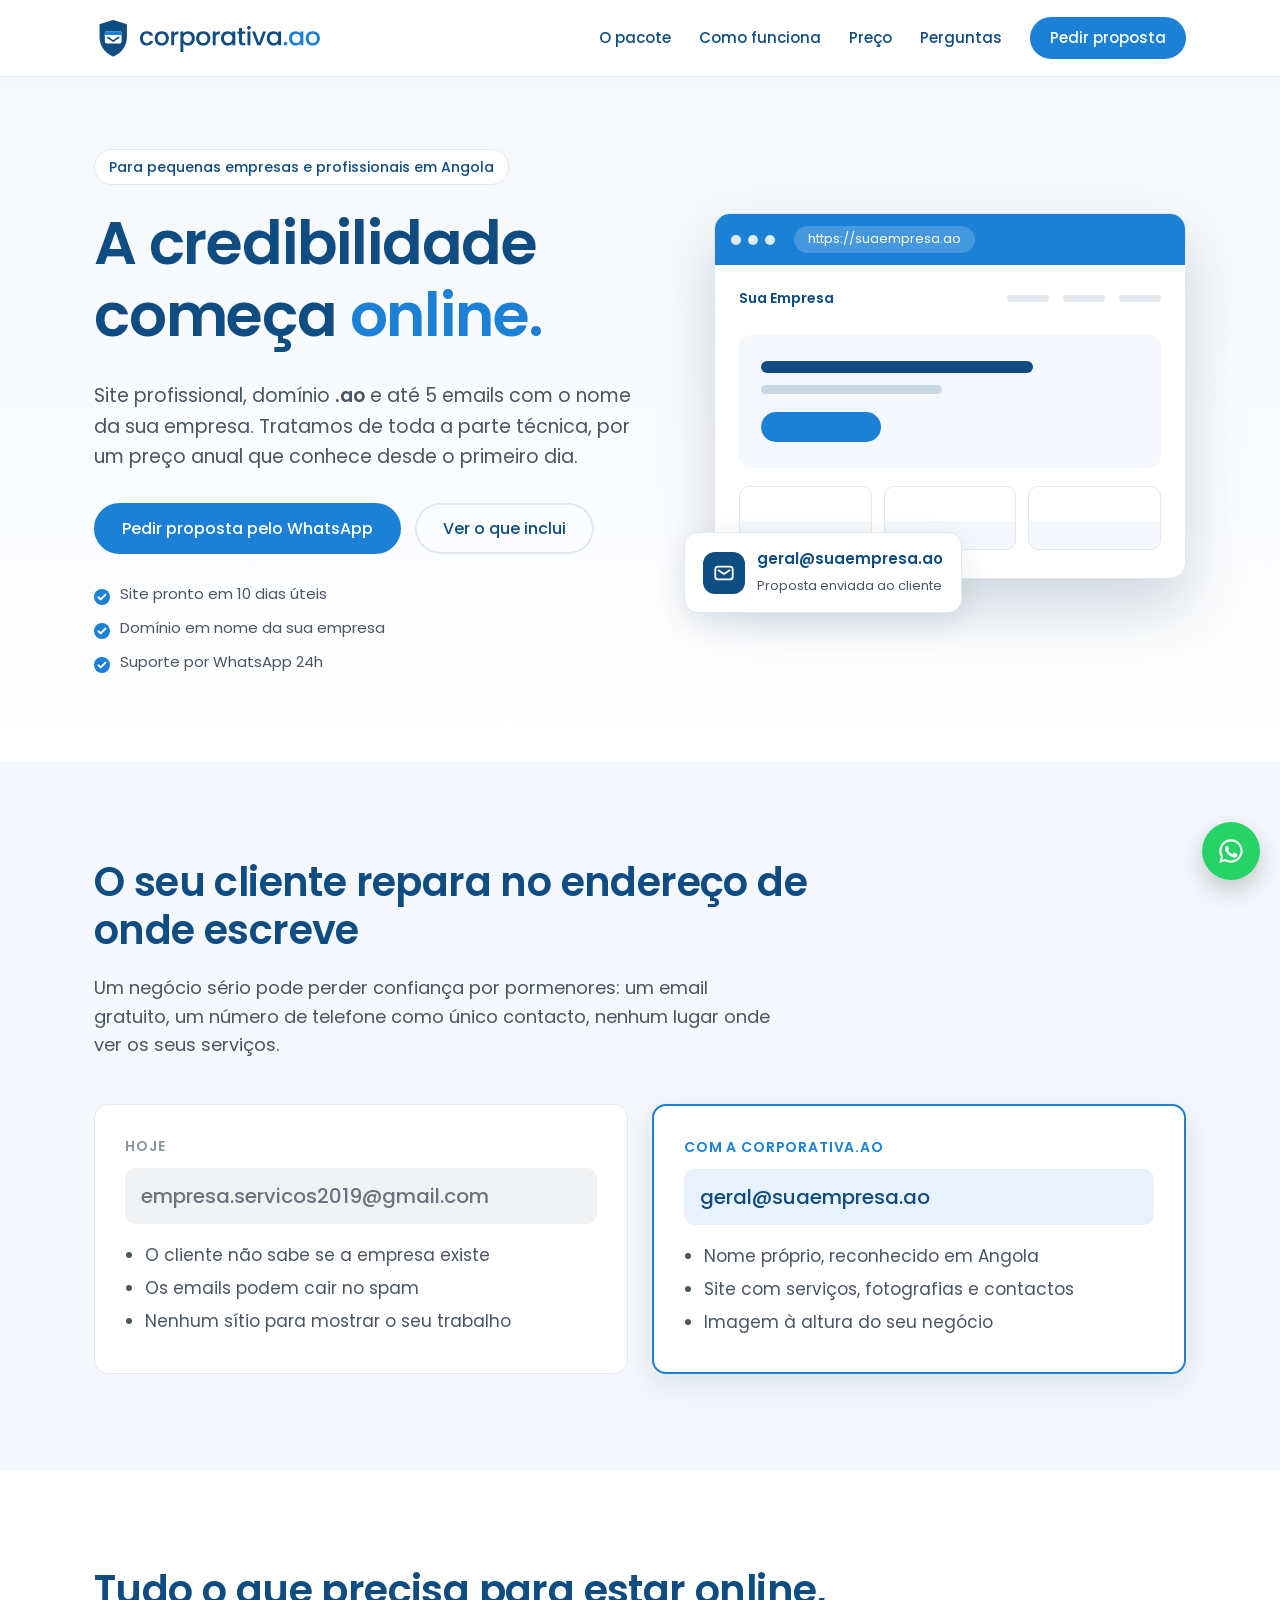
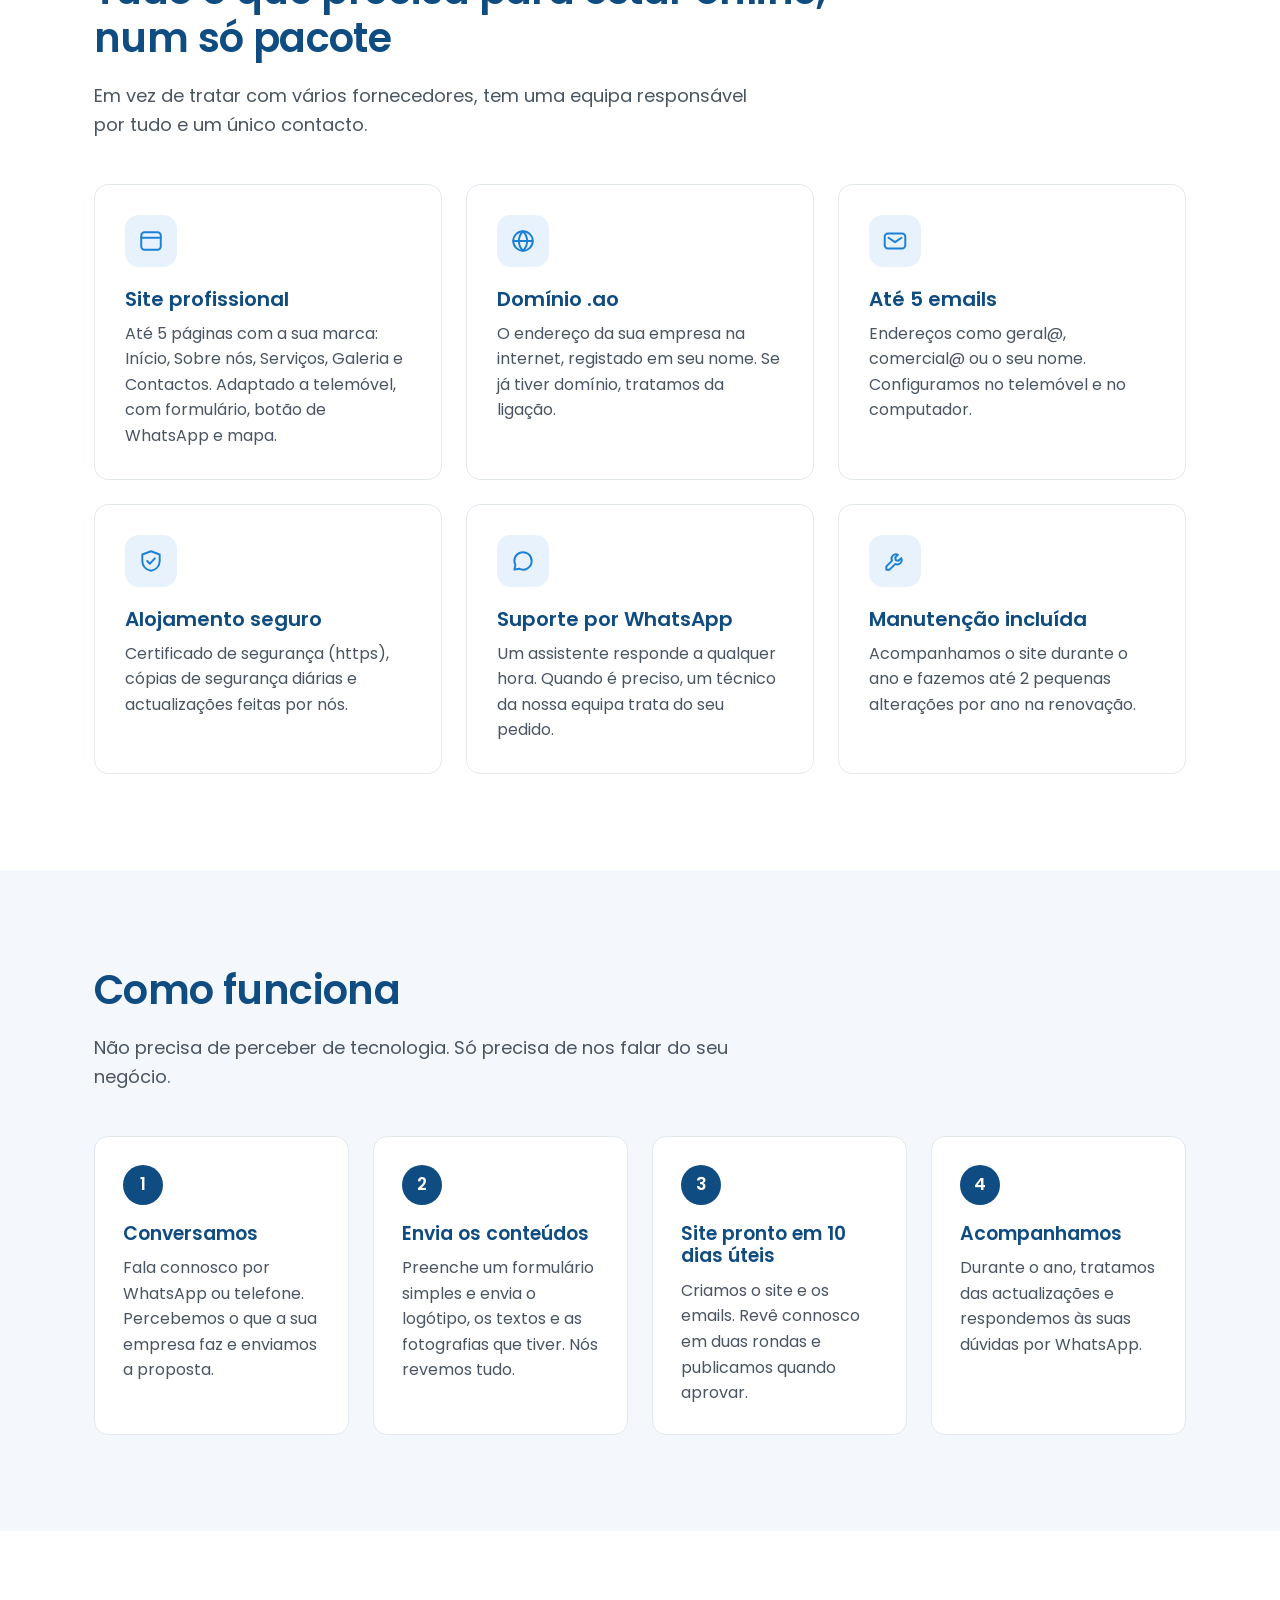
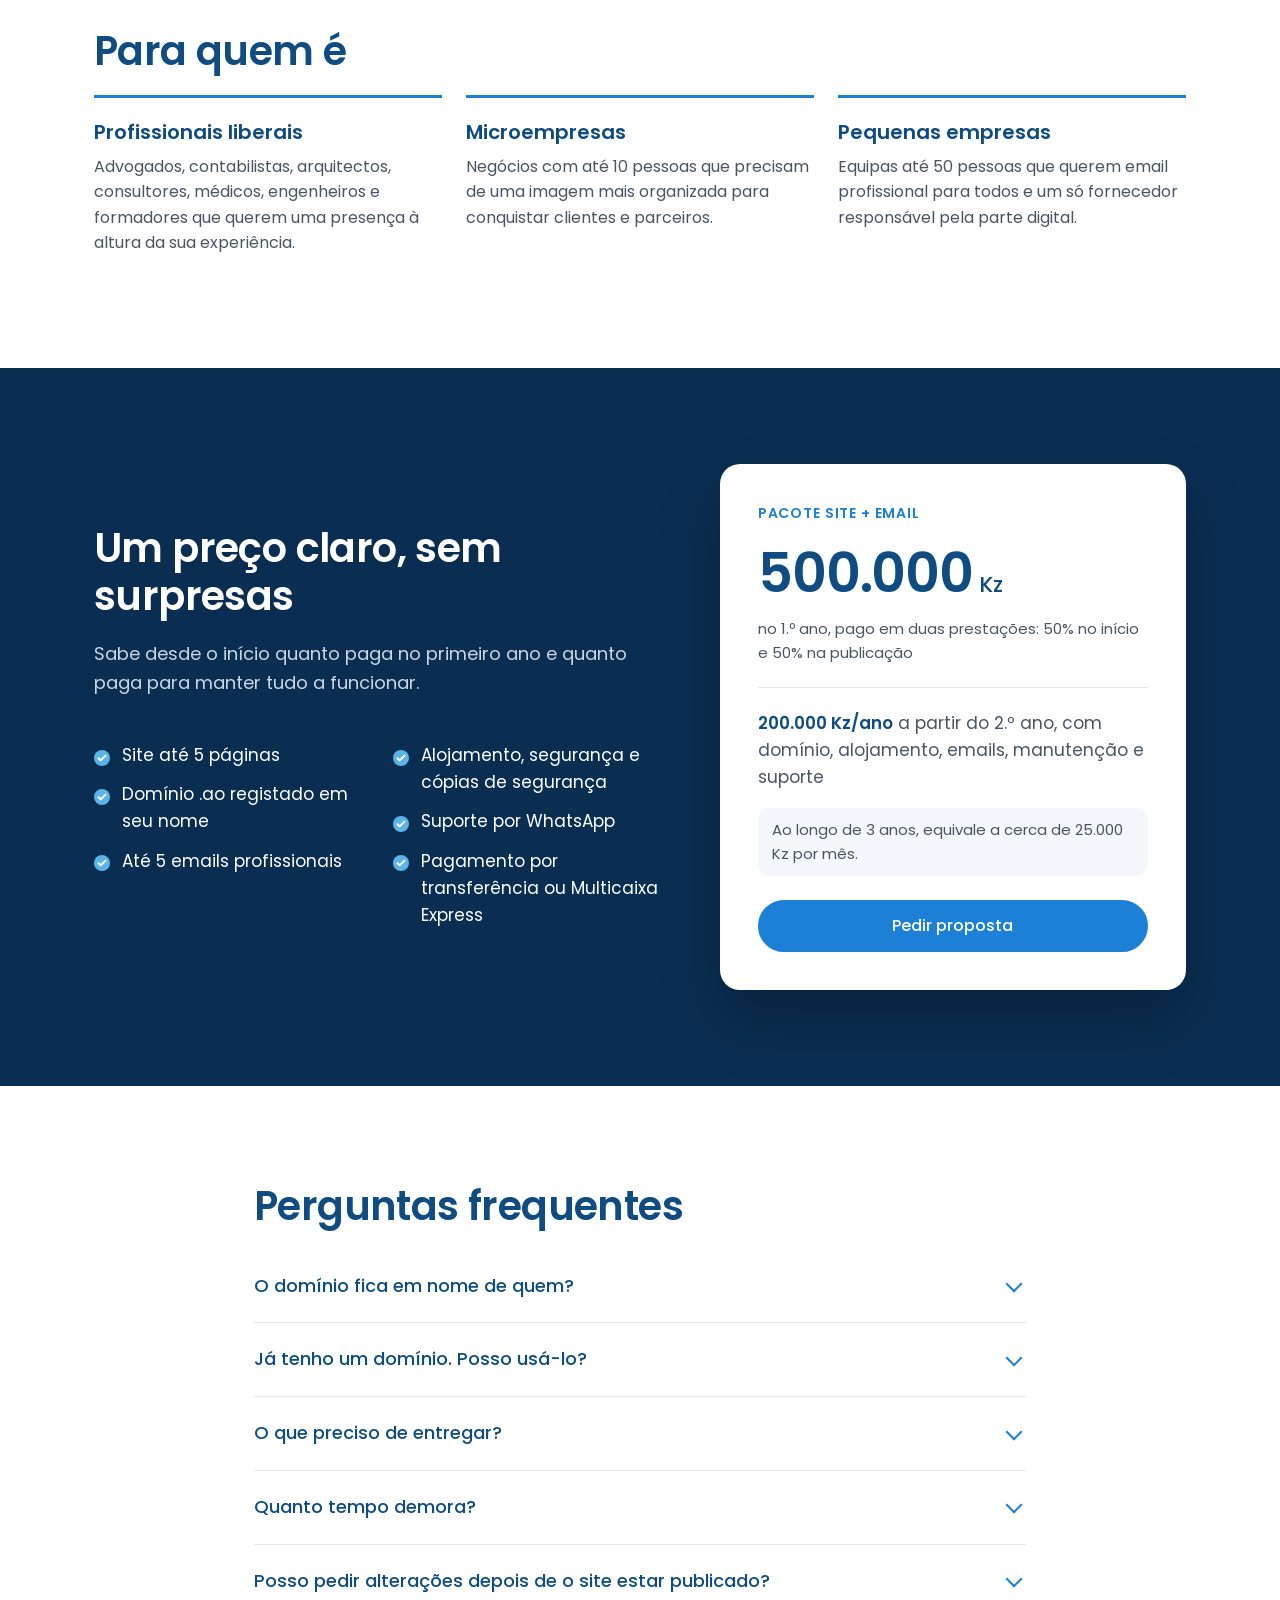
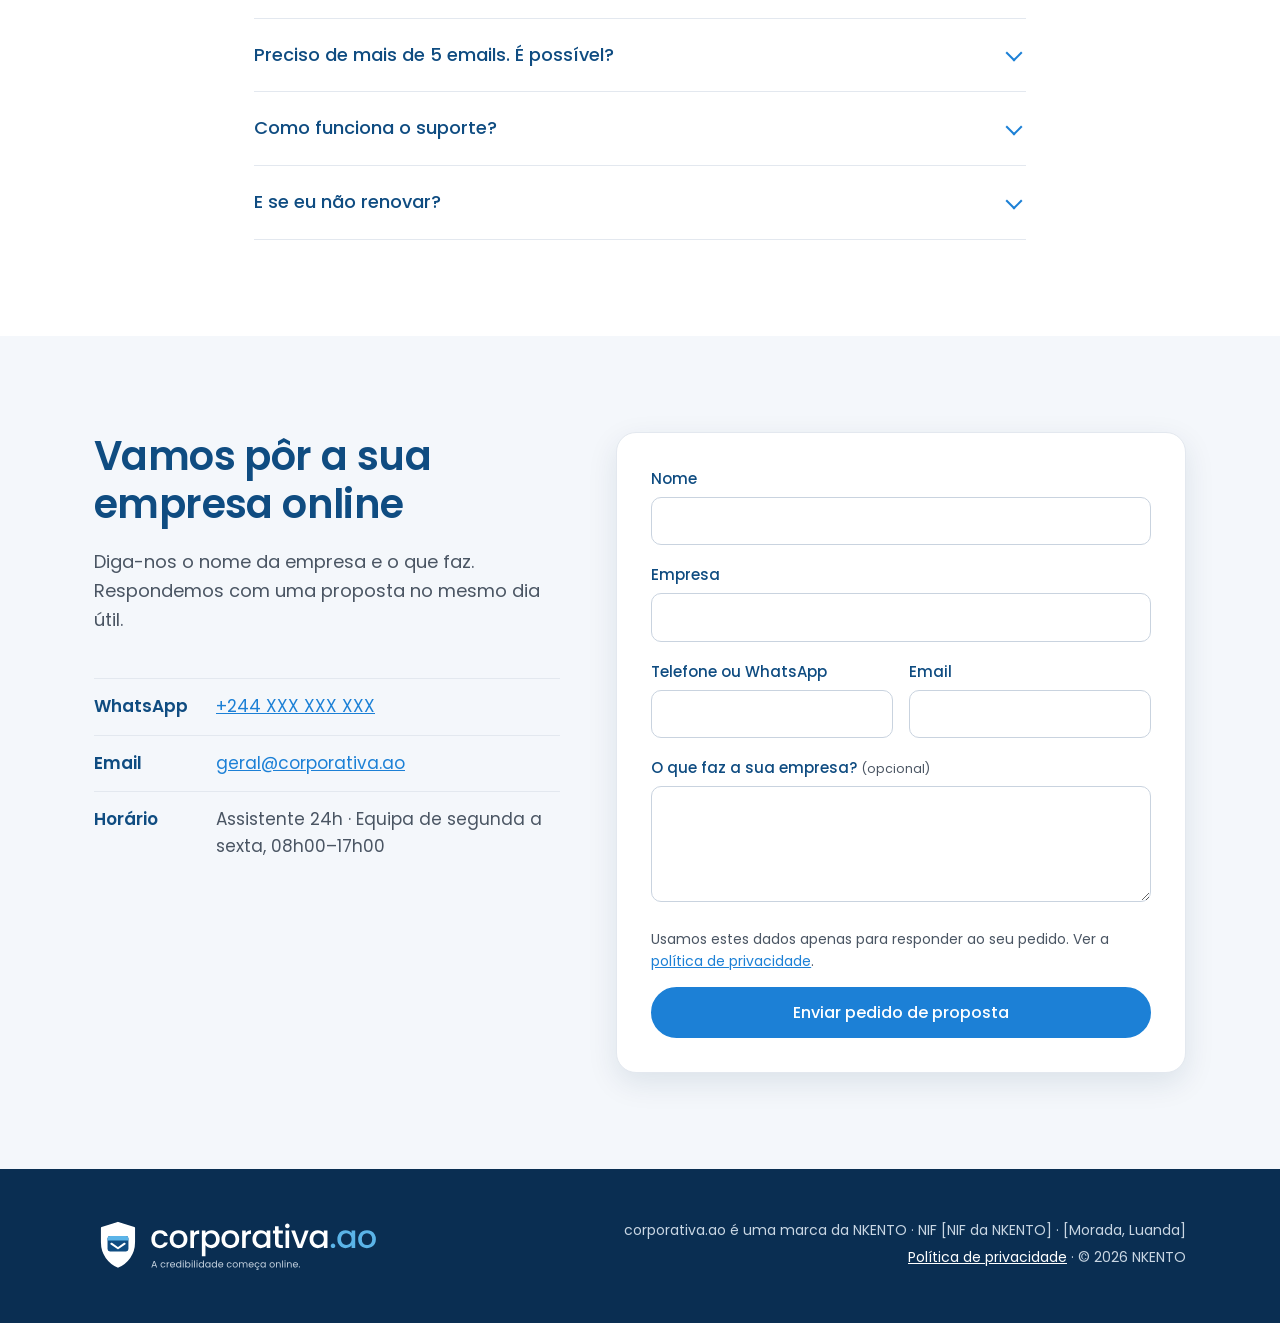
==== index.html @ f04cb266 "Primeira versão do site corporativa.ao" ====
<!doctype html>
<html lang="pt-AO">
<head>
<meta charset="utf-8">
<meta name="viewport" content="width=device-width, initial-scale=1">
<title>corporativa.ao · Site e email profissional para a sua empresa</title>
<meta name="description" content="Site profissional, domínio .ao e até 5 emails com o nome da sua empresa. Tratamos de tudo por um preço anual conhecido desde o início. Suporte por WhatsApp.">
<meta property="og:title" content="corporativa.ao · A credibilidade começa online.">
<meta property="og:description" content="Site, domínio .ao e email profissional para pequenas empresas em Angola, com suporte por WhatsApp.">
<meta property="og:type" content="website">
<meta property="og:locale" content="pt_AO">
<meta name="theme-color" content="#0F4C81">
<link rel="icon" href="favicon.svg" type="image/svg+xml">
<link rel="stylesheet" href="estilo.css">
</head>
<body>

<a class="saltar" href="#conteudo">Saltar para o conteúdo</a>

<header class="topo" id="topo">
  <div class="contentor topo-linha">
    <a href="#topo" class="marca" aria-label="corporativa.ao, início"><img src="logo.svg" alt="corporativa.ao" width="230" height="47"></a>
    <button class="menu-botao" aria-expanded="false" aria-controls="menu" aria-label="Abrir menu">
      <span></span><span></span><span></span>
    </button>
    <nav id="menu" class="menu" aria-label="Principal">
      <a href="#pacote">O pacote</a>
      <a href="#como-funciona">Como funciona</a>
      <a href="#precos">Preço</a>
      <a href="#perguntas">Perguntas</a>
      <a href="#contacto" class="botao botao-pequeno">Pedir proposta</a>
    </nav>
  </div>
</header>

<main id="conteudo">

<!-- Hero -->
<section class="hero">
  <div class="contentor hero-grelha">
    <div class="hero-texto">
      <p class="etiqueta">Para pequenas empresas e profissionais em Angola</p>
      <h1>A credibilidade começa <span class="destaque">online.</span></h1>
      <p class="hero-sub">Site profissional, domínio <b>.ao</b> e até 5 emails com o nome da sua empresa. Tratamos de toda a parte técnica, por um preço anual que conhece desde o primeiro dia.</p>
      <div class="hero-accoes">
        <a class="botao" href="https://wa.me/244XXXXXXXXX?text=Ol%C3%A1%2C%20quero%20uma%20proposta%20para%20o%20site%20e%20email%20da%20minha%20empresa." target="_blank" rel="noopener">Pedir proposta pelo WhatsApp</a>
        <a class="botao botao-secundario" href="#pacote">Ver o que inclui</a>
      </div>
      <ul class="hero-provas">
        <li>Site pronto em 10 dias úteis</li>
        <li>Domínio em nome da sua empresa</li>
        <li>Suporte por WhatsApp 24h</li>
      </ul>
    </div>

    <div class="hero-visual" aria-hidden="true">
      <div class="navegador">
        <div class="navegador-barra"><i></i><i></i><i></i><span>https://suaempresa.ao</span></div>
        <div class="navegador-corpo">
          <div class="maq-nav"><b>Sua Empresa</b><span></span><span></span><span></span></div>
          <div class="maq-hero">
            <div class="maq-linha l1"></div>
            <div class="maq-linha l2"></div>
            <div class="maq-botao"></div>
          </div>
          <div class="maq-cartoes"><div></div><div></div><div></div></div>
        </div>
      </div>
      <div class="cartao-email">
        <div class="cartao-email-icone">
          <svg viewBox="0 0 24 24" width="22" height="22"><rect x="2.5" y="5" width="19" height="14" rx="3" fill="none" stroke="currentColor" stroke-width="2"/><path d="M6 9l6 4 6-4" fill="none" stroke="currentColor" stroke-width="2" stroke-linecap="round" stroke-linejoin="round"/></svg>
        </div>
        <div>
          <b>geral@suaempresa.ao</b>
          <small>Proposta enviada ao cliente</small>
        </div>
      </div>
    </div>
  </div>
</section>

<!-- Problema -->
<section class="seccao seccao-clara">
  <div class="contentor">
    <h2 class="titulo-seccao">O seu cliente repara no endereço de onde escreve</h2>
    <p class="intro-seccao">Um negócio sério pode perder confiança por pormenores: um email gratuito, um número de telefone como único contacto, nenhum lugar onde ver os seus serviços.</p>
    <div class="comparacao">
      <div class="comparacao-cartao antes">
        <p class="comparacao-rotulo">Hoje</p>
        <p class="endereco">empresa.servicos2019@gmail.com</p>
        <ul>
          <li>O cliente não sabe se a empresa existe</li>
          <li>Os emails podem cair no spam</li>
          <li>Nenhum sítio para mostrar o seu trabalho</li>
        </ul>
      </div>
      <div class="comparacao-cartao depois">
        <p class="comparacao-rotulo">Com a corporativa.ao</p>
        <p class="endereco">geral@suaempresa.ao</p>
        <ul>
          <li>Nome próprio, reconhecido em Angola</li>
          <li>Site com serviços, fotografias e contactos</li>
          <li>Imagem à altura do seu negócio</li>
        </ul>
      </div>
    </div>
  </div>
</section>

<!-- Pacote -->
<section class="seccao" id="pacote">
  <div class="contentor">
    <h2 class="titulo-seccao">Tudo o que precisa para estar online, num só pacote</h2>
    <p class="intro-seccao">Em vez de tratar com vários fornecedores, tem uma equipa responsável por tudo e um único contacto.</p>
    <div class="grelha-3">
      <article class="cartao">
        <div class="icone"><svg viewBox="0 0 24 24"><rect x="3" y="4" width="18" height="16" rx="3"/><path d="M3 9h18"/></svg></div>
        <h3>Site profissional</h3>
        <p>Até 5 páginas com a sua marca: Início, Sobre nós, Serviços, Galeria e Contactos. Adaptado a telemóvel, com formulário, botão de WhatsApp e mapa.</p>
      </article>
      <article class="cartao">
        <div class="icone"><svg viewBox="0 0 24 24"><circle cx="12" cy="12" r="9"/><path d="M3 12h18M12 3c2.5 2.5 3.8 5.5 3.8 9s-1.3 6.5-3.8 9c-2.5-2.5-3.8-5.5-3.8-9S9.5 5.5 12 3z"/></svg></div>
        <h3>Domínio .ao</h3>
        <p>O endereço da sua empresa na internet, registado em seu nome. Se já tiver domínio, tratamos da ligação.</p>
      </article>
      <article class="cartao">
        <div class="icone"><svg viewBox="0 0 24 24"><rect x="2.5" y="5" width="19" height="14" rx="3"/><path d="M6 9l6 4 6-4"/></svg></div>
        <h3>Até 5 emails</h3>
        <p>Endereços como geral@, comercial@ ou o seu nome. Configuramos no telemóvel e no computador.</p>
      </article>
      <article class="cartao">
        <div class="icone"><svg viewBox="0 0 24 24"><path d="M12 3l8 3v6c0 4.5-3.2 8-8 9-4.8-1-8-4.5-8-9V6z"/><path d="M8.5 12l2.5 2.5 4.5-5"/></svg></div>
        <h3>Alojamento seguro</h3>
        <p>Certificado de segurança (https), cópias de segurança diárias e actualizações feitas por nós.</p>
      </article>
      <article class="cartao">
        <div class="icone"><svg viewBox="0 0 24 24"><path d="M20 12a8 8 0 0 1-11.6 7.1L4 20l1-4.2A8 8 0 1 1 20 12z"/></svg></div>
        <h3>Suporte por WhatsApp</h3>
        <p>Um assistente responde a qualquer hora. Quando é preciso, um técnico da nossa equipa trata do seu pedido.</p>
      </article>
      <article class="cartao">
        <div class="icone"><svg viewBox="0 0 24 24"><path d="M14.7 6.3a4 4 0 0 0-5.4 5.4L4 17v3h3l5.3-5.3a4 4 0 0 0 5.4-5.4l-2.5 2.5-2.5-.5-.5-2.5z"/></svg></div>
        <h3>Manutenção incluída</h3>
        <p>Acompanhamos o site durante o ano e fazemos até 2 pequenas alterações por ano na renovação.</p>
      </article>
    </div>
  </div>
</section>

<!-- Como funciona -->
<section class="seccao seccao-clara" id="como-funciona">
  <div class="contentor">
    <h2 class="titulo-seccao">Como funciona</h2>
    <p class="intro-seccao">Não precisa de perceber de tecnologia. Só precisa de nos falar do seu negócio.</p>
    <ol class="passos">
      <li>
        <span class="passo-numero">1</span>
        <h3>Conversamos</h3>
        <p>Fala connosco por WhatsApp ou telefone. Percebemos o que a sua empresa faz e enviamos a proposta.</p>
      </li>
      <li>
        <span class="passo-numero">2</span>
        <h3>Envia os conteúdos</h3>
        <p>Preenche um formulário simples e envia o logótipo, os textos e as fotografias que tiver. Nós revemos tudo.</p>
      </li>
      <li>
        <span class="passo-numero">3</span>
        <h3>Site pronto em 10 dias úteis</h3>
        <p>Criamos o site e os emails. Revê connosco em duas rondas e publicamos quando aprovar.</p>
      </li>
      <li>
        <span class="passo-numero">4</span>
        <h3>Acompanhamos</h3>
        <p>Durante o ano, tratamos das actualizações e respondemos às suas dúvidas por WhatsApp.</p>
      </li>
    </ol>
  </div>
</section>

<!-- Para quem -->
<section class="seccao">
  <div class="contentor">
    <h2 class="titulo-seccao">Para quem é</h2>
    <div class="grelha-3 publico">
      <div>
        <h3>Profissionais liberais</h3>
        <p>Advogados, contabilistas, arquitectos, consultores, médicos, engenheiros e formadores que querem uma presença à altura da sua experiência.</p>
      </div>
      <div>
        <h3>Microempresas</h3>
        <p>Negócios com até 10 pessoas que precisam de uma imagem mais organizada para conquistar clientes e parceiros.</p>
      </div>
      <div>
        <h3>Pequenas empresas</h3>
        <p>Equipas até 50 pessoas que querem email profissional para todos e um só fornecedor responsável pela parte digital.</p>
      </div>
    </div>
  </div>
</section>

<!-- Preço -->
<section class="seccao seccao-escura" id="precos">
  <div class="contentor precos-grelha">
    <div>
      <h2 class="titulo-seccao">Um preço claro, sem surpresas</h2>
      <p class="intro-seccao">Sabe desde o início quanto paga no primeiro ano e quanto paga para manter tudo a funcionar.</p>
      <ul class="lista-visto">
        <li>Site até 5 páginas</li>
        <li>Domínio .ao registado em seu nome</li>
        <li>Até 5 emails profissionais</li>
        <li>Alojamento, segurança e cópias de segurança</li>
        <li>Suporte por WhatsApp</li>
        <li>Pagamento por transferência ou Multicaixa Express</li>
      </ul>
    </div>
    <div class="cartao-preco">
      <p class="preco-rotulo">Pacote Site + Email</p>
      <p class="preco"><span>500.000</span> Kz</p>
      <p class="preco-nota">no 1.º ano, pago em duas prestações: 50% no início e 50% na publicação</p>
      <hr>
      <p class="renovacao"><b>200.000 Kz/ano</b> a partir do 2.º ano, com domínio, alojamento, emails, manutenção e suporte</p>
      <p class="equivale">Ao longo de 3 anos, equivale a cerca de 25.000 Kz por mês.</p>
      <a class="botao botao-largo" href="#contacto">Pedir proposta</a>
    </div>
  </div>
</section>

<!-- Perguntas -->
<section class="seccao" id="perguntas">
  <div class="contentor estreito">
    <h2 class="titulo-seccao">Perguntas frequentes</h2>
    <div class="perguntas">
      <details>
        <summary>O domínio fica em nome de quem?</summary>
        <p>Em nome da sua empresa. Os textos, as fotografias e o logótipo que nos enviar também continuam a ser seus.</p>
      </details>
      <details>
        <summary>Já tenho um domínio. Posso usá-lo?</summary>
        <p>Sim. Ligamos o domínio que já tem ao novo site e aos novos emails. Se tiver emails nesse domínio, avaliamos a migração das mensagens antigas.</p>
      </details>
      <details>
        <summary>O que preciso de entregar?</summary>
        <p>O logótipo, a descrição da empresa e dos serviços, e fotografias se as tiver. Enviamos um formulário simples para ajudar. Se não tiver fotografias, usamos imagens de bancos gratuitos.</p>
      </details>
      <details>
        <summary>Quanto tempo demora?</summary>
        <p>Os emails ficam prontos em poucos dias. O site fica pronto para revisão 10 dias úteis depois de recebermos todos os conteúdos.</p>
      </details>
      <details>
        <summary>Posso pedir alterações depois de o site estar publicado?</summary>
        <p>Sim. A renovação anual inclui até 2 pequenas alterações por ano, como mudar um texto, um contacto ou fotografias. Alterações maiores ou páginas novas são orçamentadas à parte.</p>
      </details>
      <details>
        <summary>Preciso de mais de 5 emails. É possível?</summary>
        <p>Sim. Cada caixa adicional tem um custo anual, que indicamos na proposta.</p>
      </details>
      <details>
        <summary>Como funciona o suporte?</summary>
        <p>Escreve-nos por WhatsApp a qualquer hora. O nosso assistente responde de imediato às dúvidas mais comuns. Quando é preciso intervenção técnica, um membro da equipa trata do pedido nos dias úteis.</p>
      </details>
      <details>
        <summary>E se eu não renovar?</summary>
        <p>Avisamos com 30 dias de antecedência. Se decidir não renovar, entregamos uma cópia do seu site e ajudamos a transferir o domínio para outro fornecedor.</p>
      </details>
    </div>
  </div>
</section>

<!-- Contacto -->
<section class="seccao seccao-clara" id="contacto">
  <div class="contentor contacto-grelha">
    <div>
      <h2 class="titulo-seccao">Vamos pôr a sua empresa online</h2>
      <p class="intro-seccao">Diga-nos o nome da empresa e o que faz. Respondemos com uma proposta no mesmo dia útil.</p>
      <ul class="contactos">
        <li><span>WhatsApp</span><a href="https://wa.me/244XXXXXXXXX" target="_blank" rel="noopener">+244 XXX XXX XXX</a></li>
        <li><span>Email</span><a href="mailto:geral@corporativa.ao">geral@corporativa.ao</a></li>
        <li><span>Horário</span>Assistente 24h · Equipa de segunda a sexta, 08h00–17h00</li>
      </ul>
    </div>
    <form class="formulario" action="enviar.php" method="post">
      <div class="campo">
        <label for="nome">Nome</label>
        <input id="nome" name="nome" type="text" autocomplete="name" required>
      </div>
      <div class="campo">
        <label for="empresa">Empresa</label>
        <input id="empresa" name="empresa" type="text" autocomplete="organization" required>
      </div>
      <div class="campo-duplo">
        <div class="campo">
          <label for="telefone">Telefone ou WhatsApp</label>
          <input id="telefone" name="telefone" type="tel" autocomplete="tel" required>
        </div>
        <div class="campo">
          <label for="email">Email</label>
          <input id="email" name="email" type="email" autocomplete="email">
        </div>
      </div>
      <div class="campo">
        <label for="mensagem">O que faz a sua empresa? <small>(opcional)</small></label>
        <textarea id="mensagem" name="mensagem" rows="4"></textarea>
      </div>
      <div class="campo-escondido" aria-hidden="true">
        <label for="website">Não preencha este campo</label>
        <input id="website" name="website" type="text" tabindex="-1" autocomplete="off">
      </div>
      <p class="aviso-dados">Usamos estes dados apenas para responder ao seu pedido. Ver a <a href="politica-de-privacidade.html">política de privacidade</a>.</p>
      <button class="botao botao-largo" type="submit">Enviar pedido de proposta</button>
    </form>
  </div>
</section>

</main>

<footer class="rodape">
  <div class="contentor rodape-grelha">
    <div>
      <img src="logo-negativo.svg" alt="corporativa.ao · A credibilidade começa online." width="300" height="64">
    </div>
    <div class="rodape-texto">
      <p>corporativa.ao é uma marca da NKENTO · NIF [NIF da NKENTO] · [Morada, Luanda]</p>
      <p><a href="politica-de-privacidade.html">Política de privacidade</a> · © <span id="ano">2026</span> NKENTO</p>
    </div>
  </div>
</footer>

<a class="whatsapp-flutuante" href="https://wa.me/244XXXXXXXXX" target="_blank" rel="noopener" aria-label="Falar connosco pelo WhatsApp">
  <svg viewBox="0 0 24 24" width="28" height="28"><path fill="currentColor" d="M12 2a10 10 0 0 0-8.6 15.1L2 22l5-1.3A10 10 0 1 0 12 2zm0 18.2c-1.5 0-3-.4-4.2-1.2l-.3-.2-3 .8.8-2.9-.2-.3A8.2 8.2 0 1 1 12 20.2zm4.5-6.1c-.2-.1-1.5-.7-1.7-.8s-.4-.1-.6.1-.7.8-.8 1-.3.2-.5.1a6.7 6.7 0 0 1-3.3-2.9c-.3-.4.3-.4.7-1.3.1-.2 0-.3 0-.4l-.8-1.8c-.2-.5-.4-.4-.6-.4h-.5a1 1 0 0 0-.7.3 3 3 0 0 0-.9 2.2 5.2 5.2 0 0 0 1.1 2.7 11.8 11.8 0 0 0 4.5 4c1.7.7 2.3.8 3.2.6.5-.1 1.5-.6 1.7-1.2s.2-1.1.2-1.2-.2-.2-.4-.3z"/></svg>
</a>

<script src="main.js" defer></script>
</body>
</html>
---- estilo.css ----
/* corporativa.ao · estilos do site (normas da marca v3) */

@font-face { font-family: "Poppins"; src: url("Poppins-Regular.ttf") format("truetype"); font-weight: 400; font-display: swap; }
@font-face { font-family: "Poppins"; src: url("Poppins-Medium.ttf") format("truetype"); font-weight: 500; font-display: swap; }
@font-face { font-family: "Poppins"; src: url("Poppins-SemiBold.ttf") format("truetype"); font-weight: 600; font-display: swap; }

:root {
  --azul: #0F4C81;        /* Azul Corporativo */
  --azul-online: #1C80D6; /* Azul Online */
  --azul-claro: #5BB4E8;  /* Azul Claro */
  --azul-noite: #0A2E52;  /* Azul Noite */
  --grafite: #4A5563;     /* Grafite */
  --nevoa: #F4F7FB;       /* Névoa */
  --linha: #E3E8EF;
  --branco: #FFFFFF;
  --raio: 14px;
  --sombra: 0 10px 30px rgba(10, 46, 82, 0.10);
  --largura: 1140px;
}

*, *::before, *::after { box-sizing: border-box; }
html { scroll-behavior: smooth; }
body {
  margin: 0;
  font-family: "Poppins", Arial, sans-serif;
  font-size: 17px;
  line-height: 1.6;
  color: var(--grafite);
  background: var(--branco);
  -webkit-font-smoothing: antialiased;
}
img { max-width: 100%; height: auto; display: block; }
a { color: var(--azul-online); }
h1, h2, h3 { color: var(--azul); line-height: 1.2; margin: 0 0 .5em; font-weight: 600; }
p { margin: 0 0 1em; }

.contentor { width: 100%; max-width: var(--largura); margin: 0 auto; padding: 0 24px; }
.estreito { max-width: 820px; }

.saltar { position: absolute; left: -999px; top: 8px; background: var(--azul); color: #fff; padding: 8px 14px; border-radius: 8px; z-index: 100; }
.saltar:focus { left: 8px; }

/* Botões */
.botao {
  display: inline-flex; align-items: center; justify-content: center;
  padding: 14px 26px; border-radius: 999px; border: 2px solid var(--azul-online);
  background: var(--azul-online); color: #fff; font: 500 16px/1.2 "Poppins", Arial, sans-serif;
  text-decoration: none; cursor: pointer; transition: background .2s, border-color .2s, transform .2s;
}
.botao:hover { background: var(--azul); border-color: var(--azul); }
.botao:focus-visible, .menu a:focus-visible, summary:focus-visible { outline: 3px solid var(--azul-claro); outline-offset: 3px; }
.botao-secundario { background: transparent; color: var(--azul); border-color: var(--linha); }
.botao-secundario:hover { background: var(--nevoa); border-color: var(--azul); color: var(--azul); }
.botao-pequeno { padding: 10px 18px; font-size: 15px; }
.botao-largo { width: 100%; }

/* Topo */
.topo { position: sticky; top: 0; z-index: 50; background: rgba(255,255,255,.94); backdrop-filter: blur(8px); border-bottom: 1px solid var(--linha); }
.topo-linha { display: flex; align-items: center; justify-content: space-between; height: 76px; }
.marca img { height: 44px; width: auto; }
.menu { display: flex; align-items: center; gap: 28px; }
.menu a { color: var(--azul); text-decoration: none; font-weight: 500; font-size: 15px; }
.menu a:not(.botao):hover { color: var(--azul-online); }
.menu .botao { color: #fff; }
.menu-botao { display: none; background: none; border: 0; padding: 10px; cursor: pointer; }
.menu-botao span { display: block; width: 24px; height: 2px; background: var(--azul); margin: 5px 0; transition: transform .2s, opacity .2s; }

/* Hero */
.hero { background: linear-gradient(180deg, var(--nevoa) 0%, #fff 100%); padding: 72px 0 88px; overflow: hidden; }
.hero-grelha { display: grid; grid-template-columns: 1.05fr .95fr; gap: 56px; align-items: center; }
.etiqueta { display: inline-block; font-size: 14px; font-weight: 500; color: var(--azul); background: #fff; border: 1px solid var(--linha); padding: 6px 14px; border-radius: 999px; margin-bottom: 22px; }
.hero h1 { font-size: clamp(38px, 5.2vw, 60px); letter-spacing: -0.02em; }
.destaque { color: var(--azul-online); }
.hero-sub { font-size: 19px; max-width: 540px; }
.hero-accoes { display: flex; flex-wrap: wrap; gap: 14px; margin: 30px 0 28px; }
.hero-provas { list-style: none; padding: 0; margin: 0; display: flex; flex-wrap: wrap; gap: 10px 24px; font-size: 15px; }
.hero-provas li { position: relative; padding-left: 26px; }
.hero-provas li::before, .lista-visto li::before {
  content: ""; position: absolute; left: 0; top: .45em; width: 16px; height: 16px; border-radius: 50%;
  background: var(--azul-online) url("data:image/svg+xml,%3Csvg xmlns='http://www.w3.org/2000/svg' viewBox='0 0 16 16'%3E%3Cpath d='M4.5 8.2l2.2 2.2 4.8-4.8' fill='none' stroke='%23fff' stroke-width='2' stroke-linecap='round' stroke-linejoin='round'/%3E%3C/svg%3E") center/16px no-repeat;
}

/* Ilustração do hero */
.hero-visual { position: relative; padding: 10px 0 40px 20px; }
.navegador { background: #fff; border-radius: 16px; box-shadow: 0 30px 60px rgba(10,46,82,.18); overflow: hidden; border: 1px solid var(--linha); }
.navegador-barra { display: flex; align-items: center; gap: 7px; background: var(--azul-online); padding: 12px 16px; }
.navegador-barra i { width: 10px; height: 10px; border-radius: 50%; background: rgba(255,255,255,.85); }
.navegador-barra span { margin-left: 12px; background: rgba(255,255,255,.18); color: #fff; font-size: 13px; padding: 3px 14px; border-radius: 999px; }
.navegador-corpo { padding: 22px 24px 28px; }
.maq-nav { display: flex; align-items: center; gap: 14px; margin-bottom: 26px; font-size: 14px; color: var(--azul); }
.maq-nav b { margin-right: auto; }
.maq-nav span { width: 42px; height: 7px; border-radius: 4px; background: var(--linha); }
.maq-hero { background: var(--nevoa); border-radius: 12px; padding: 26px 22px; margin-bottom: 18px; }
.maq-linha { height: 12px; border-radius: 6px; background: var(--azul); margin-bottom: 12px; }
.maq-linha.l1 { width: 72%; }
.maq-linha.l2 { width: 48%; background: #C9D6E3; height: 9px; }
.maq-botao { width: 120px; height: 30px; border-radius: 999px; background: var(--azul-online); margin-top: 18px; }
.maq-cartoes { display: grid; grid-template-columns: repeat(3, 1fr); gap: 12px; }
.maq-cartoes div { height: 64px; border-radius: 10px; border: 1px solid var(--linha); background: linear-gradient(180deg, #fff 55%, var(--nevoa) 55%); }
.cartao-email {
  position: absolute; left: -10px; bottom: 6px; display: flex; gap: 12px; align-items: center;
  background: #fff; border-radius: 14px; padding: 14px 18px; box-shadow: var(--sombra); border: 1px solid var(--linha);
}
.cartao-email b { display: block; color: var(--azul); font-size: 15px; font-weight: 600; }
.cartao-email small { color: var(--grafite); font-size: 13px; }
.cartao-email-icone { width: 42px; height: 42px; border-radius: 12px; background: var(--azul); color: #fff; display: grid; place-items: center; }

/* Secções */
.seccao { padding: 96px 0; }
.seccao-clara { background: var(--nevoa); }
.seccao-escura { background: var(--azul-noite); color: #C9D6E3; }
.seccao-escura h2, .seccao-escura h3 { color: #fff; }
.titulo-seccao { font-size: clamp(28px, 3.4vw, 40px); letter-spacing: -0.015em; max-width: 760px; }
.intro-seccao { font-size: 18px; max-width: 680px; margin-bottom: 44px; }

/* Comparação */
.comparacao { display: grid; grid-template-columns: 1fr 1fr; gap: 24px; }
.comparacao-cartao { background: #fff; border-radius: var(--raio); padding: 30px; border: 1px solid var(--linha); }
.comparacao-cartao ul { margin: 0; padding-left: 20px; }
.comparacao-cartao li { margin-bottom: 6px; }
.comparacao-rotulo { font-size: 14px; font-weight: 600; text-transform: uppercase; letter-spacing: .06em; margin-bottom: 10px; }
.endereco { font-size: 20px; font-weight: 500; padding: 12px 16px; border-radius: 10px; margin-bottom: 18px; word-break: break-all; }
.antes .comparacao-rotulo { color: #8A94A3; }
.antes .endereco { background: #F1F2F4; color: #6B7280; }
.depois { border: 2px solid var(--azul-online); box-shadow: var(--sombra); }
.depois .comparacao-rotulo { color: var(--azul-online); }
.depois .endereco { background: #E8F2FC; color: var(--azul); }

/* Cartões do pacote */
.grelha-3 { display: grid; grid-template-columns: repeat(3, 1fr); gap: 24px; }
.cartao { background: #fff; border: 1px solid var(--linha); border-radius: var(--raio); padding: 30px; transition: box-shadow .2s, transform .2s; }
.cartao:hover { box-shadow: var(--sombra); transform: translateY(-2px); }
.cartao h3 { font-size: 20px; }
.cartao p { margin: 0; font-size: 16px; }
.icone { width: 52px; height: 52px; border-radius: 14px; background: #E8F2FC; display: grid; place-items: center; margin-bottom: 20px; }
.icone svg { width: 26px; height: 26px; fill: none; stroke: var(--azul-online); stroke-width: 1.8; stroke-linecap: round; stroke-linejoin: round; }

/* Passos */
.passos { list-style: none; padding: 0; margin: 0; display: grid; grid-template-columns: repeat(4, 1fr); gap: 24px; counter-reset: passo; }
.passos li { background: #fff; border-radius: var(--raio); padding: 28px; border: 1px solid var(--linha); }
.passos h3 { font-size: 19px; }
.passos p { margin: 0; font-size: 16px; }
.passo-numero { display: grid; place-items: center; width: 40px; height: 40px; border-radius: 50%; background: var(--azul); color: #fff; font-weight: 600; margin-bottom: 18px; }

/* Público */
.publico > div { border-top: 3px solid var(--azul-online); padding-top: 22px; }
.publico h3 { font-size: 20px; }
.publico p { font-size: 16px; }

/* Preço */
.precos-grelha { display: grid; grid-template-columns: 1.1fr .9fr; gap: 56px; align-items: center; }
.seccao-escura .intro-seccao { color: #C9D6E3; }
.lista-visto { list-style: none; padding: 0; margin: 0; columns: 2; column-gap: 28px; }
.lista-visto li { position: relative; padding-left: 28px; margin-bottom: 12px; break-inside: avoid; color: #fff; }
.lista-visto li::before { background-color: var(--azul-claro); }
.cartao-preco { background: #fff; color: var(--grafite); border-radius: 20px; padding: 38px; box-shadow: 0 30px 60px rgba(0,0,0,.25); }
.preco-rotulo { font-weight: 600; color: var(--azul-online); text-transform: uppercase; letter-spacing: .06em; font-size: 14px; margin-bottom: 6px; }
.preco { font-size: 22px; font-weight: 500; color: var(--azul); margin: 0; }
.preco span { font-size: 54px; font-weight: 600; letter-spacing: -0.02em; }
.preco-nota { font-size: 15px; }
.cartao-preco hr { border: 0; border-top: 1px solid var(--linha); margin: 22px 0; }
.renovacao b { color: var(--azul); }
.equivale { font-size: 15px; background: var(--nevoa); padding: 10px 14px; border-radius: 10px; margin-bottom: 24px; }

/* Perguntas */
.perguntas details { border-bottom: 1px solid var(--linha); }
.perguntas summary {
  list-style: none; cursor: pointer; padding: 22px 40px 22px 0; position: relative;
  font-weight: 500; font-size: 18px; color: var(--azul);
}
.perguntas summary::-webkit-details-marker { display: none; }
.perguntas summary::after {
  content: ""; position: absolute; right: 6px; top: 50%; width: 12px; height: 12px; margin-top: -8px;
  border-right: 2px solid var(--azul-online); border-bottom: 2px solid var(--azul-online); transform: rotate(45deg); transition: transform .2s;
}
.perguntas details[open] summary::after { transform: rotate(-135deg); margin-top: -2px; }
.perguntas details p { padding-right: 40px; }

/* Contacto */
.contacto-grelha { display: grid; grid-template-columns: .9fr 1.1fr; gap: 56px; align-items: start; }
.contactos { list-style: none; padding: 0; margin: 0; }
.contactos li { padding: 14px 0; border-top: 1px solid var(--linha); display: grid; grid-template-columns: 110px 1fr; gap: 12px; }
.contactos span { font-weight: 600; color: var(--azul); }
.formulario { background: #fff; border-radius: 20px; padding: 34px; box-shadow: var(--sombra); border: 1px solid var(--linha); }
.campo { margin-bottom: 18px; }
.campo-duplo { display: grid; grid-template-columns: 1fr 1fr; gap: 16px; }
.campo label { display: block; font-weight: 500; color: var(--azul); font-size: 15px; margin-bottom: 6px; }
.campo label small { font-weight: 400; color: var(--grafite); }
.campo input, .campo textarea {
  width: 100%; font: 400 16px/1.4 "Poppins", Arial, sans-serif; color: var(--azul-noite);
  border: 1px solid #C9D3DF; border-radius: 10px; padding: 12px 14px; background: #fff;
}
.campo input:focus, .campo textarea:focus { outline: none; border-color: var(--azul-online); box-shadow: 0 0 0 3px rgba(28,128,214,.18); }
.campo-escondido { position: absolute; left: -9999px; }
.aviso-dados { font-size: 14px; }

/* Rodapé */
.rodape { background: var(--azul-noite); color: #C9D6E3; padding: 48px 0; }
.rodape-grelha { display: flex; justify-content: space-between; align-items: center; gap: 32px; flex-wrap: wrap; }
.rodape img { height: 58px; width: auto; }
.rodape-texto { font-size: 14px; text-align: right; }
.rodape-texto p { margin: 0 0 4px; }
.rodape a { color: #fff; }

/* WhatsApp flutuante */
.whatsapp-flutuante {
  position: fixed; right: 20px; bottom: 20px; z-index: 60; width: 58px; height: 58px; border-radius: 50%;
  background: #25D366; color: #fff; display: grid; place-items: center; box-shadow: 0 10px 25px rgba(0,0,0,.2);
}

/* Páginas de texto (privacidade, obrigado) */
.voltar { color: var(--azul); font-weight: 500; font-size: 15px; text-decoration: none; }
.voltar:hover { color: var(--azul-online); }
.pagina-texto { padding: 72px 0 96px; }
.pagina-texto h1 { font-size: clamp(30px, 4vw, 44px); }
.pagina-texto h2 { font-size: 22px; margin-top: 1.6em; }

/* Ecrãs médios */
@media (max-width: 980px) {
  .hero-grelha, .precos-grelha, .contacto-grelha { grid-template-columns: 1fr; gap: 44px; }
  .hero-visual { max-width: 560px; }
  .grelha-3 { grid-template-columns: 1fr 1fr; }
  .passos { grid-template-columns: 1fr 1fr; }
}

/* Telemóvel */
@media (max-width: 760px) {
  body { font-size: 16px; }
  .contentor { padding: 0 16px; }
  .topo-linha { height: 64px; }
  .marca img { height: 34px; }
  .menu-botao { display: block; }
  .menu {
    position: absolute; top: 64px; left: 0; right: 0; background: #fff; border-bottom: 1px solid var(--linha);
    flex-direction: column; align-items: stretch; gap: 0; padding: 8px 16px 18px; display: none;
  }
  .menu.aberto { display: flex; }
  .menu a { padding: 14px 0; border-bottom: 1px solid var(--linha); font-size: 16px; }
  .menu a.botao { margin-top: 14px; border-bottom: 2px solid var(--azul-online); }
  .menu-botao[aria-expanded="true"] span:nth-child(1) { transform: translateY(7px) rotate(45deg); }
  .menu-botao[aria-expanded="true"] span:nth-child(2) { opacity: 0; }
  .menu-botao[aria-expanded="true"] span:nth-child(3) { transform: translateY(-7px) rotate(-45deg); }
  .hero { padding: 44px 0 64px; }
  .hero-sub { font-size: 17px; }
  .hero-accoes .botao { width: 100%; }
  .hero-visual { padding: 0 0 46px; }
  .cartao-email { left: 8px; right: 8px; bottom: 0; }
  .seccao { padding: 64px 0; }
  .intro-seccao { font-size: 16px; margin-bottom: 32px; }
  .comparacao, .grelha-3, .passos, .campo-duplo { grid-template-columns: 1fr; }
  .endereco { font-size: 14px; word-break: normal; overflow-wrap: anywhere; }
  .lista-visto { columns: 1; }
  .cartao-preco, .formulario { padding: 26px 20px; }
  .preco span { font-size: 44px; }
  .contactos li { grid-template-columns: 1fr; gap: 2px; }
  .rodape-texto { text-align: left; }
  .whatsapp-flutuante { width: 52px; height: 52px; right: 14px; bottom: 14px; }
}

@media (prefers-reduced-motion: reduce) {
  html { scroll-behavior: auto; }
  * { transition: none !important; }
}
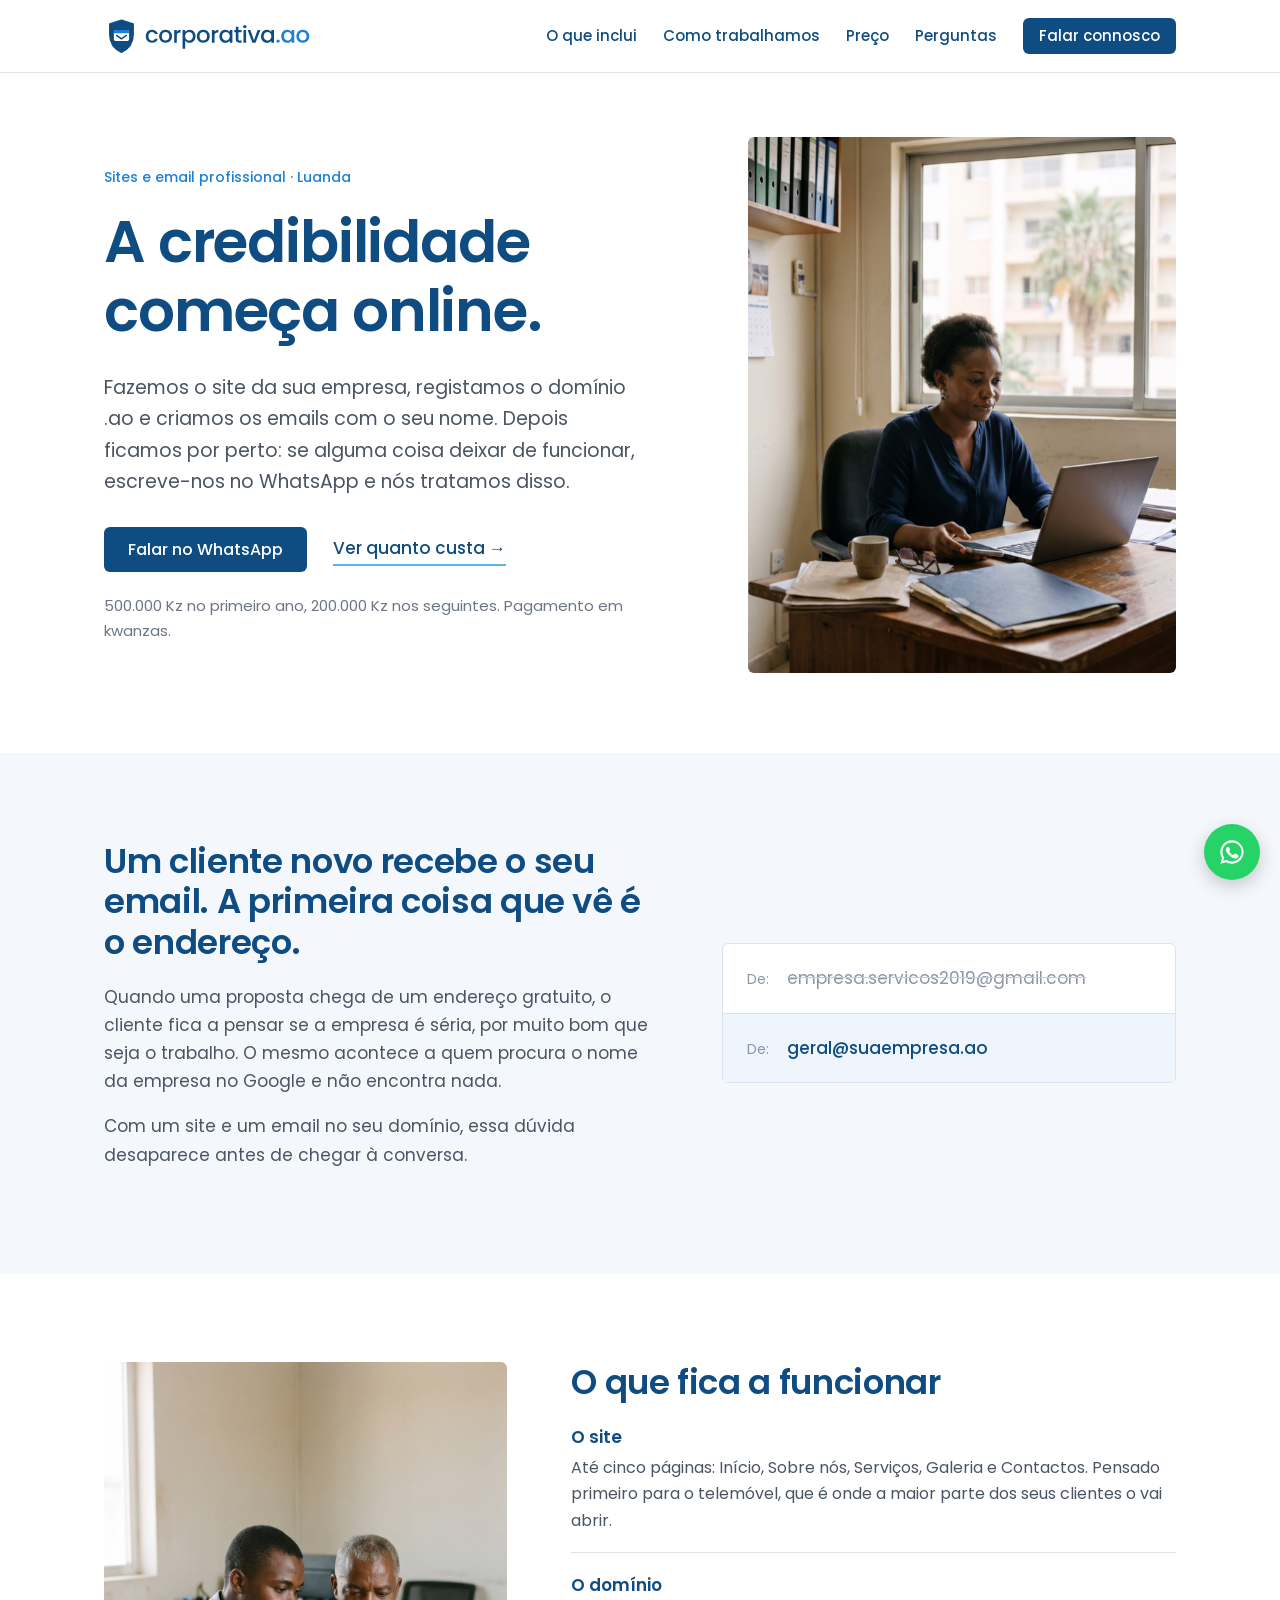
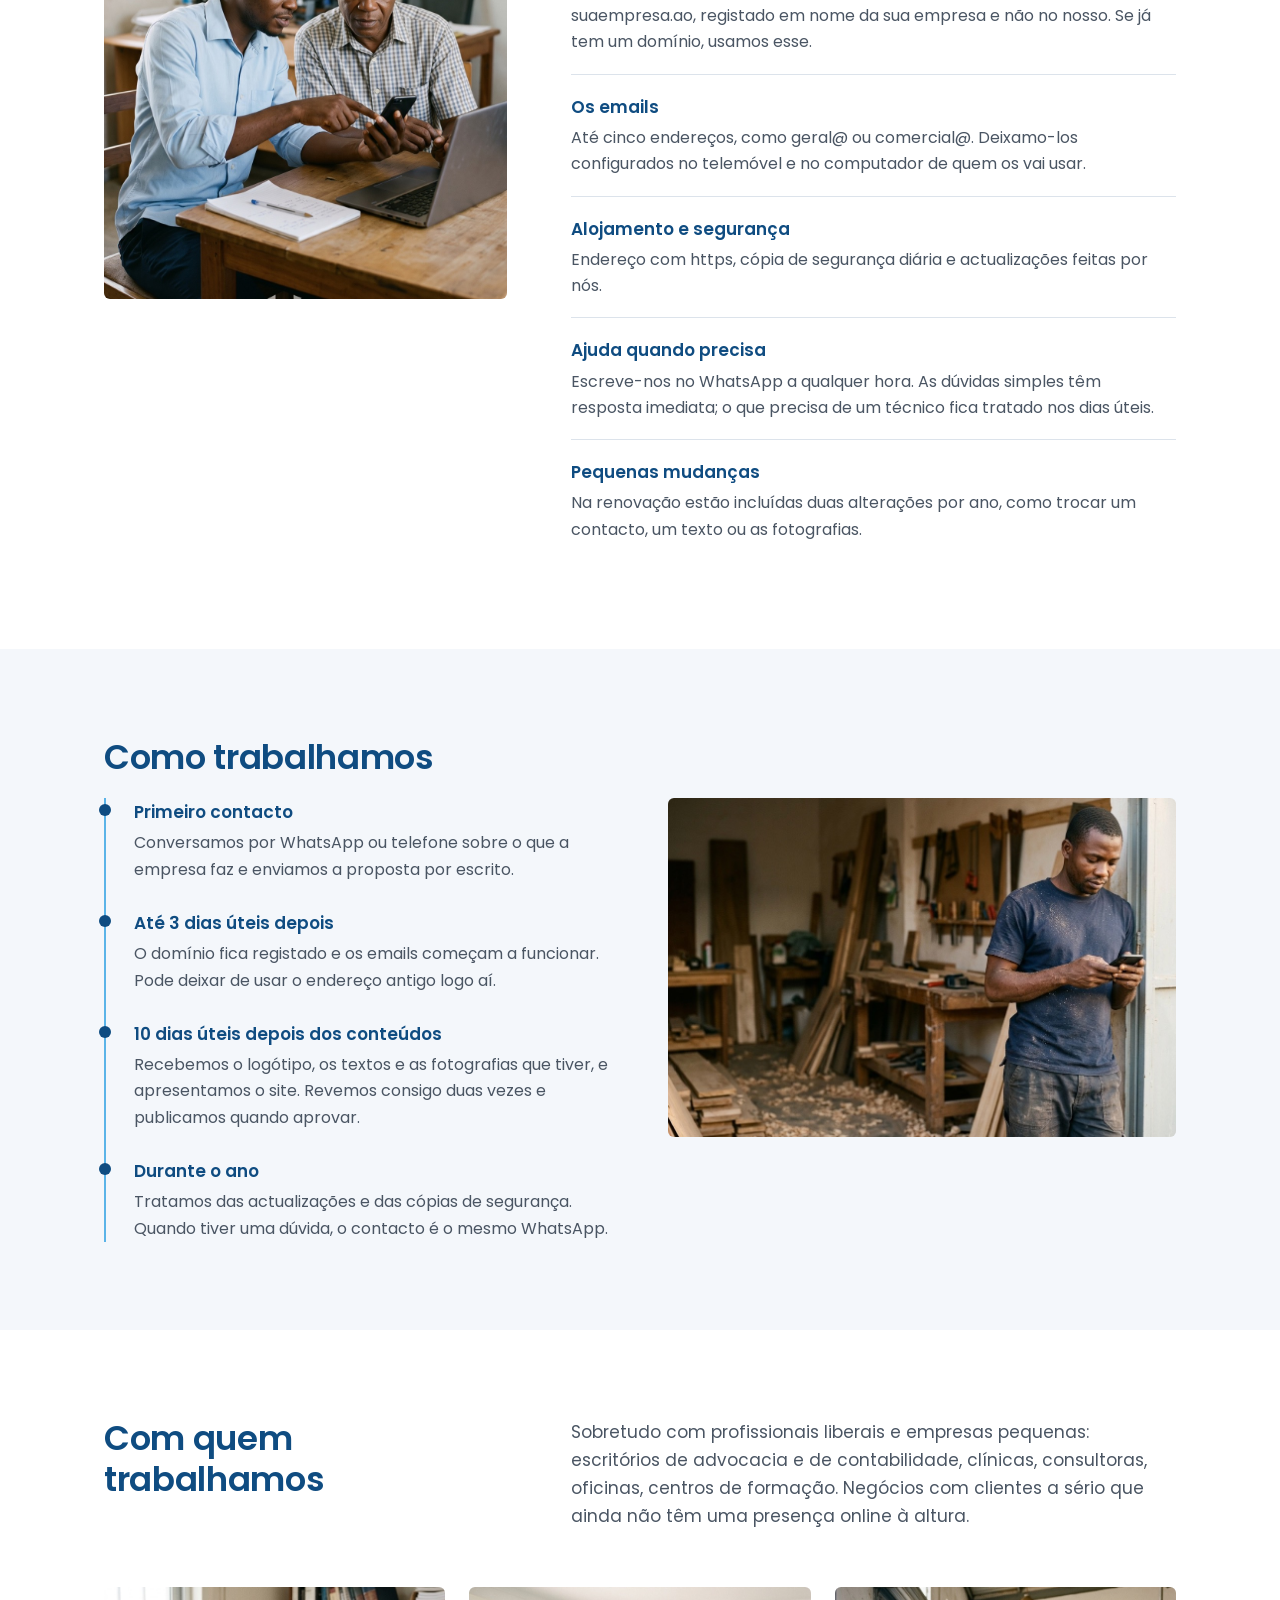
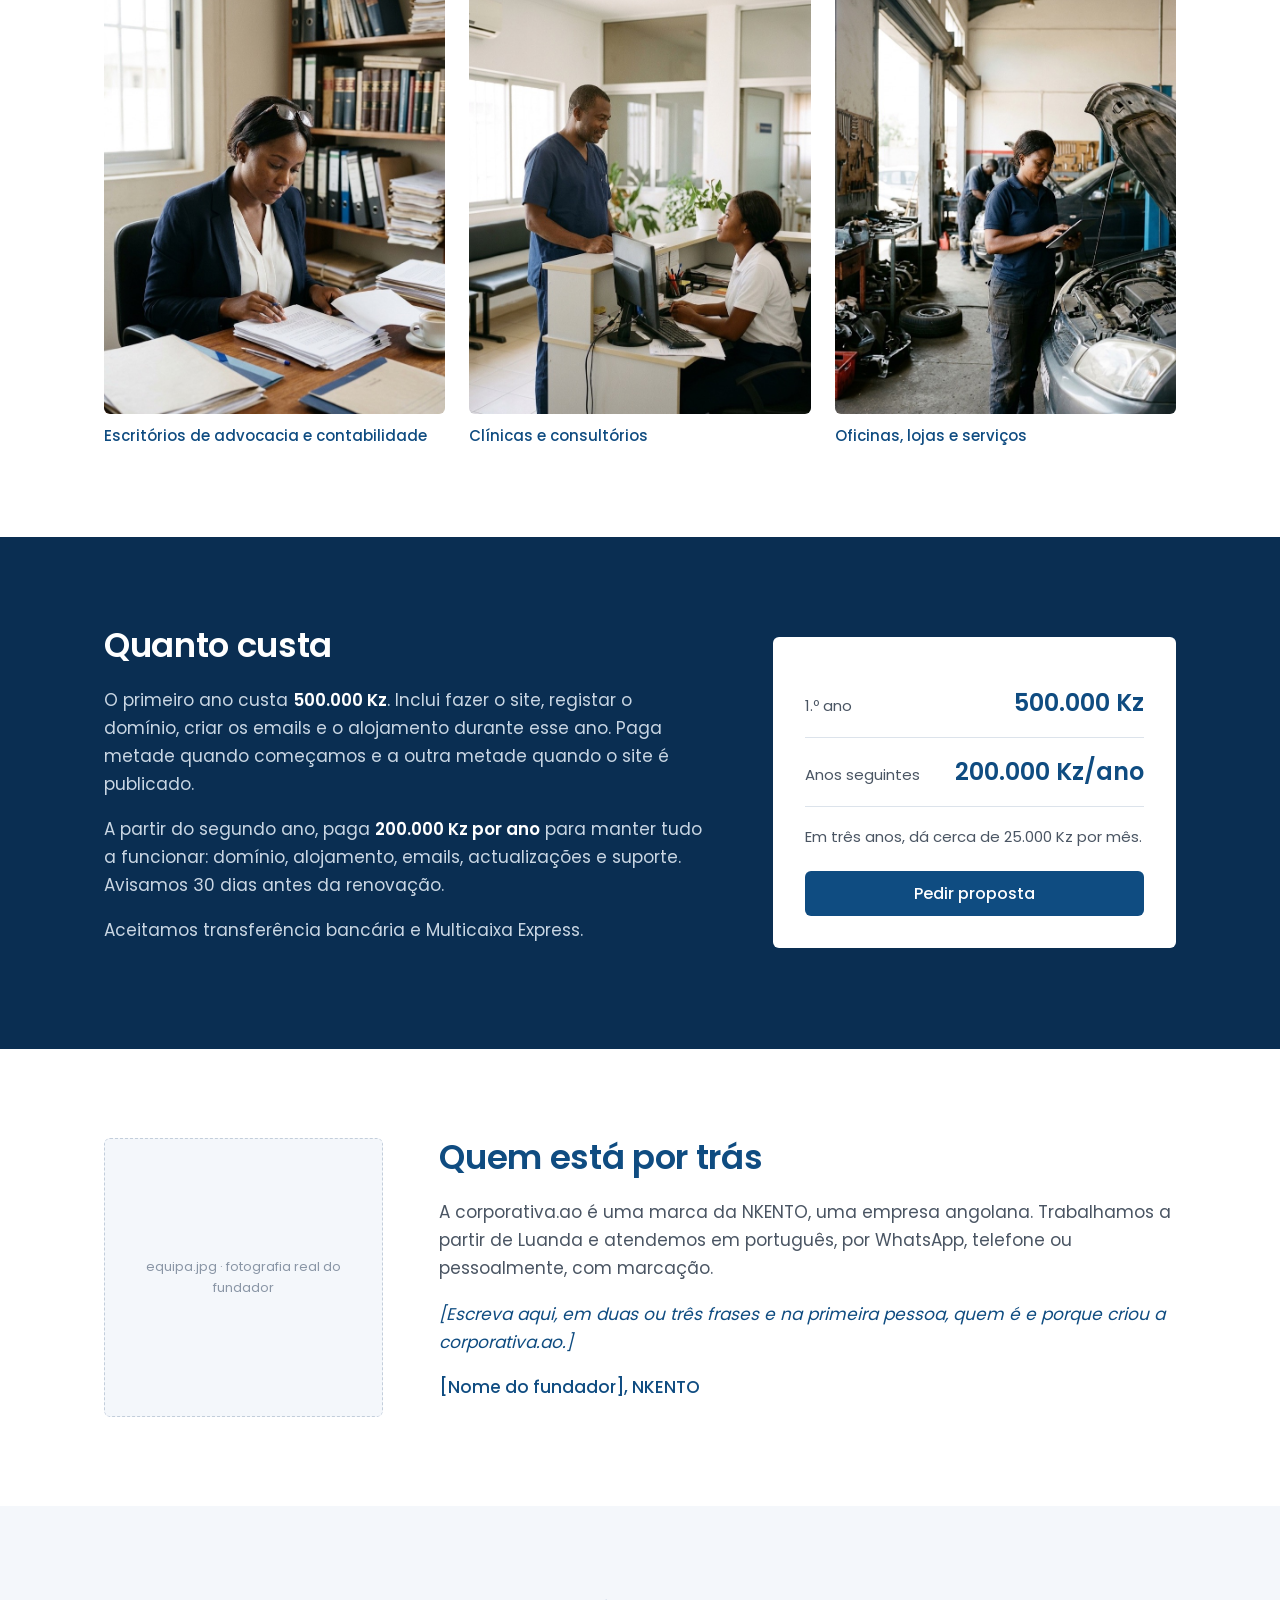
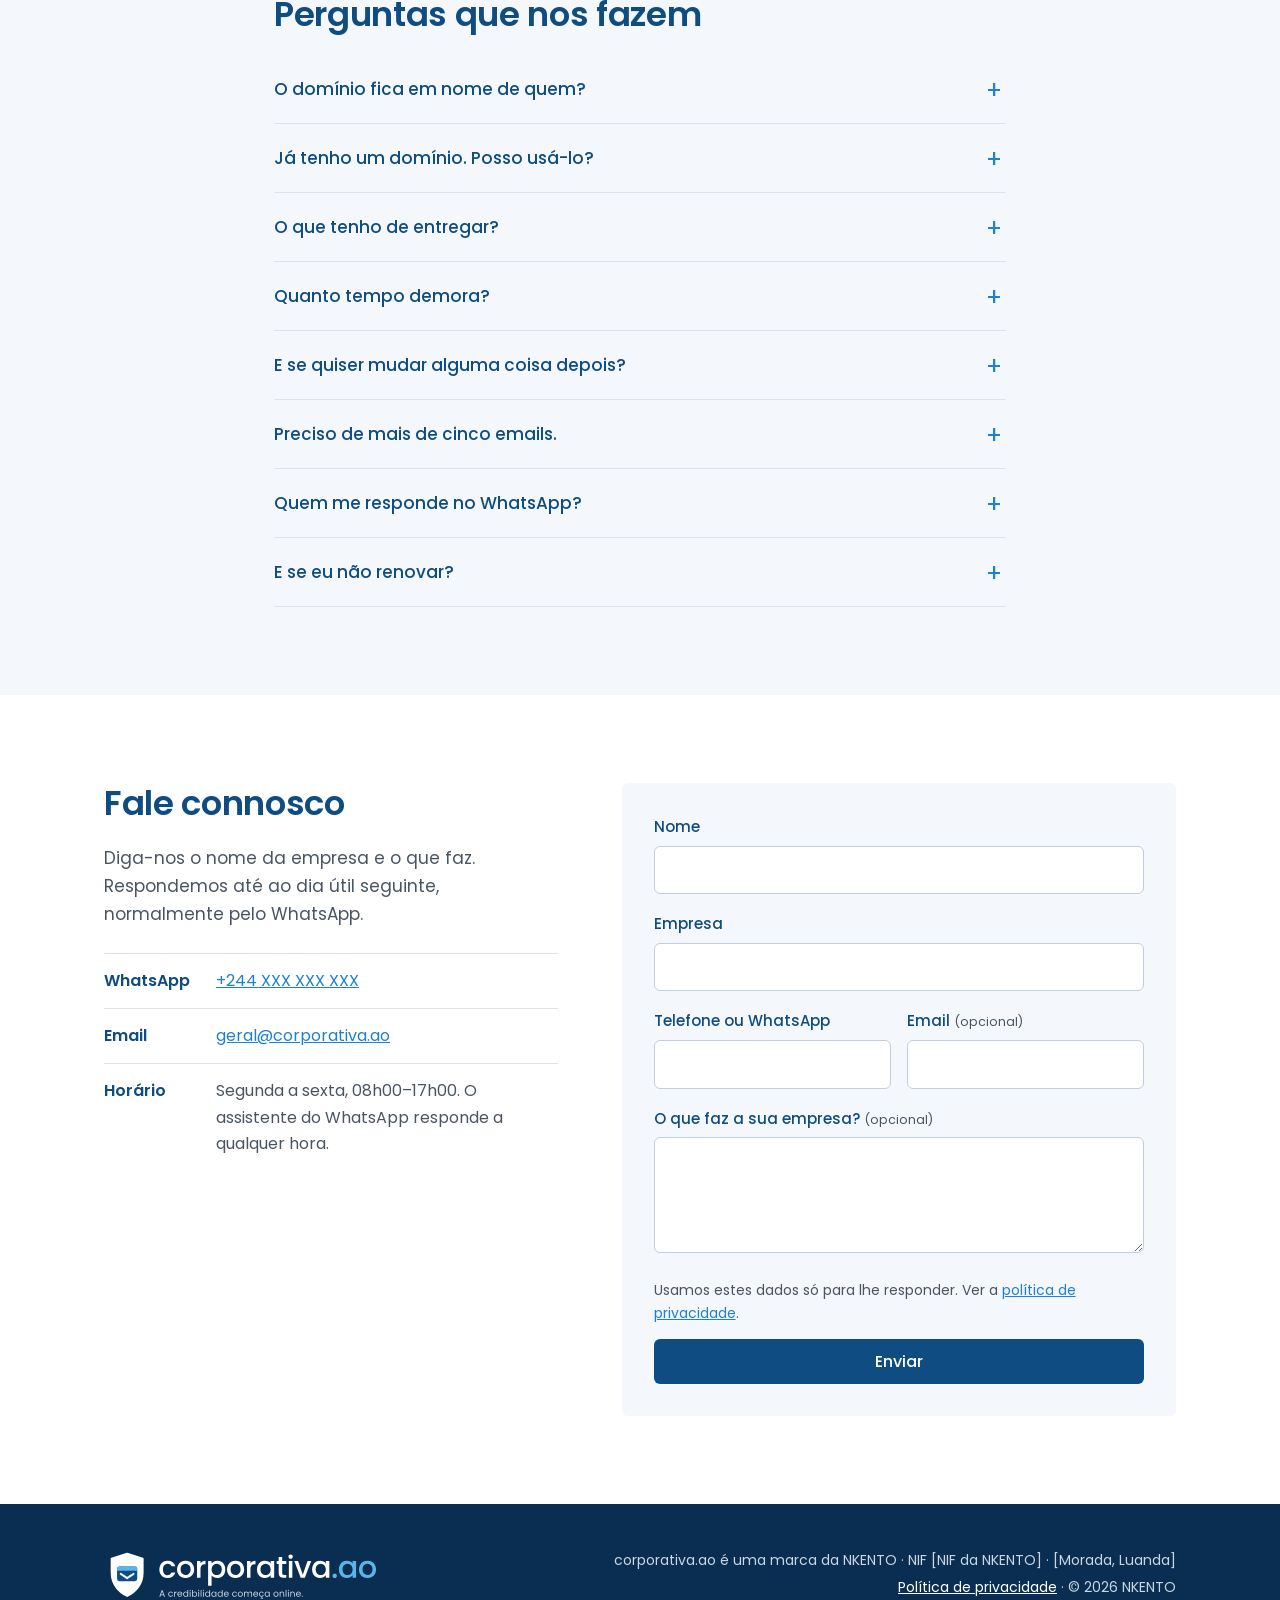
==== commit 394289be: "Textos revistos e fotografias do site" ====
--- a/index.html
+++ b/index.html
@@ -3,12 +3,13 @@
 <head>
 <meta charset="utf-8">
 <meta name="viewport" content="width=device-width, initial-scale=1">
-<title>corporativa.ao · Site e email profissional para a sua empresa</title>
-<meta name="description" content="Site profissional, domínio .ao e até 5 emails com o nome da sua empresa. Tratamos de tudo por um preço anual conhecido desde o início. Suporte por WhatsApp.">
+<title>corporativa.ao · Site, domínio .ao e email profissional em Luanda</title>
+<meta name="description" content="Fazemos o site da sua empresa, registamos o domínio .ao e criamos até 5 emails com o seu nome. 500.000 Kz no primeiro ano, 200.000 Kz nos seguintes. Suporte por WhatsApp.">
 <meta property="og:title" content="corporativa.ao · A credibilidade começa online.">
-<meta property="og:description" content="Site, domínio .ao e email profissional para pequenas empresas em Angola, com suporte por WhatsApp.">
+<meta property="og:description" content="Site, domínio .ao e email profissional para pequenas empresas em Angola.">
 <meta property="og:type" content="website">
 <meta property="og:locale" content="pt_AO">
+<meta property="og:image" content="https://mauroyange.github.io/corporativa-ao/partilha.jpg">
 <meta name="theme-color" content="#0F4C81">
 <link rel="icon" href="favicon.svg" type="image/svg+xml">
 <link rel="stylesheet" href="estilo.css">
@@ -19,263 +20,223 @@
 
 <header class="topo" id="topo">
   <div class="contentor topo-linha">
-    <a href="#topo" class="marca" aria-label="corporativa.ao, início"><img src="logo.svg" alt="corporativa.ao" width="230" height="47"></a>
+    <a href="#topo" class="marca" aria-label="corporativa.ao, início"><img src="logo.svg" alt="corporativa.ao" width="230" height="53"></a>
     <button class="menu-botao" aria-expanded="false" aria-controls="menu" aria-label="Abrir menu">
       <span></span><span></span><span></span>
     </button>
     <nav id="menu" class="menu" aria-label="Principal">
-      <a href="#pacote">O pacote</a>
-      <a href="#como-funciona">Como funciona</a>
-      <a href="#precos">Preço</a>
+      <a href="#inclui">O que inclui</a>
+      <a href="#como-trabalhamos">Como trabalhamos</a>
+      <a href="#preco">Preço</a>
       <a href="#perguntas">Perguntas</a>
-      <a href="#contacto" class="botao botao-pequeno">Pedir proposta</a>
+      <a href="#contacto" class="botao botao-pequeno">Falar connosco</a>
     </nav>
   </div>
 </header>
 
 <main id="conteudo">
 
-<!-- Hero -->
-<section class="hero">
-  <div class="contentor hero-grelha">
-    <div class="hero-texto">
-      <p class="etiqueta">Para pequenas empresas e profissionais em Angola</p>
-      <h1>A credibilidade começa <span class="destaque">online.</span></h1>
-      <p class="hero-sub">Site profissional, domínio <b>.ao</b> e até 5 emails com o nome da sua empresa. Tratamos de toda a parte técnica, por um preço anual que conhece desde o primeiro dia.</p>
-      <div class="hero-accoes">
-        <a class="botao" href="https://wa.me/244XXXXXXXXX?text=Ol%C3%A1%2C%20quero%20uma%20proposta%20para%20o%20site%20e%20email%20da%20minha%20empresa." target="_blank" rel="noopener">Pedir proposta pelo WhatsApp</a>
-        <a class="botao botao-secundario" href="#pacote">Ver o que inclui</a>
-      </div>
-      <ul class="hero-provas">
-        <li>Site pronto em 10 dias úteis</li>
-        <li>Domínio em nome da sua empresa</li>
-        <li>Suporte por WhatsApp 24h</li>
-      </ul>
-    </div>
-
-    <div class="hero-visual" aria-hidden="true">
-      <div class="navegador">
-        <div class="navegador-barra"><i></i><i></i><i></i><span>https://suaempresa.ao</span></div>
-        <div class="navegador-corpo">
-          <div class="maq-nav"><b>Sua Empresa</b><span></span><span></span><span></span></div>
-          <div class="maq-hero">
-            <div class="maq-linha l1"></div>
-            <div class="maq-linha l2"></div>
-            <div class="maq-botao"></div>
-          </div>
-          <div class="maq-cartoes"><div></div><div></div><div></div></div>
-        </div>
-      </div>
-      <div class="cartao-email">
-        <div class="cartao-email-icone">
-          <svg viewBox="0 0 24 24" width="22" height="22"><rect x="2.5" y="5" width="19" height="14" rx="3" fill="none" stroke="currentColor" stroke-width="2"/><path d="M6 9l6 4 6-4" fill="none" stroke="currentColor" stroke-width="2" stroke-linecap="round" stroke-linejoin="round"/></svg>
-        </div>
-        <div>
-          <b>geral@suaempresa.ao</b>
-          <small>Proposta enviada ao cliente</small>
-        </div>
-      </div>
-    </div>
-  </div>
-</section>
-
-<!-- Problema -->
+<section class="abertura">
+  <div class="contentor abertura-grelha">
+    <div class="abertura-texto">
+      <p class="local">Sites e email profissional · Luanda</p>
+      <h1>A credibilidade começa online.</h1>
+      <p class="abertura-sub">Fazemos o site da sua empresa, registamos o domínio .ao e criamos os emails com o seu nome. Depois ficamos por perto: se alguma coisa deixar de funcionar, escreve-nos no WhatsApp e nós tratamos disso.</p>
+      <div class="abertura-accoes">
+        <a class="botao" href="https://wa.me/244XXXXXXXXX?text=Ol%C3%A1%2C%20gostava%20de%20saber%20mais%20sobre%20o%20site%20e%20email%20para%20a%20minha%20empresa." target="_blank" rel="noopener">Falar no WhatsApp</a>
+        <a class="ligacao-seta" href="#preco">Ver quanto custa</a>
+      </div>
+      <p class="abertura-nota">500.000 Kz no primeiro ano, 200.000 Kz nos seguintes. Pagamento em kwanzas.</p>
+    </div>
+    <figure class="foto foto-abertura" data-legenda="hero.jpg · empresária no seu escritório">
+      <img src="hero.jpg" alt="Empresária angolana a trabalhar no computador no seu escritório em Luanda." width="1200" height="1500" onerror="this.parentNode.classList.add('sem-foto')">
+    </figure>
+  </div>
+</section>
+
 <section class="seccao seccao-clara">
+  <div class="contentor problema">
+    <div>
+      <h2>Um cliente novo recebe o seu email. A primeira coisa que vê é o endereço.</h2>
+      <p>Quando uma proposta chega de um endereço gratuito, o cliente fica a pensar se a empresa é séria, por muito bom que seja o trabalho. O mesmo acontece a quem procura o nome da empresa no Google e não encontra nada.</p>
+      <p>Com um site e um email no seu domínio, essa dúvida desaparece antes de chegar à conversa.</p>
+    </div>
+    <div class="remetentes" aria-label="Exemplo de dois remetentes">
+      <div class="remetente">
+        <span class="remetente-rotulo">De:</span>
+        <span class="remetente-endereco cinzento">empresa.servicos2019@gmail.com</span>
+      </div>
+      <div class="remetente remetente-bom">
+        <span class="remetente-rotulo">De:</span>
+        <span class="remetente-endereco">geral@suaempresa.ao</span>
+      </div>
+    </div>
+  </div>
+</section>
+
+<section class="seccao" id="inclui">
+  <div class="contentor inclui-grelha">
+    <figure class="foto foto-inclui" data-legenda="inclui.jpg · técnico configura o email com um cliente">
+      <img src="inclui.jpg" alt="Técnico ajuda um cliente a configurar o email profissional no telemóvel." width="1200" height="1600" loading="lazy" onerror="this.parentNode.classList.add('sem-foto')">
+    </figure>
+    <div>
+      <h2>O que fica a funcionar</h2>
+      <dl class="lista-inclui">
+        <dt>O site</dt>
+        <dd>Até cinco páginas: Início, Sobre nós, Serviços, Galeria e Contactos. Pensado primeiro para o telemóvel, que é onde a maior parte dos seus clientes o vai abrir.</dd>
+        <dt>O domínio</dt>
+        <dd>suaempresa.ao, registado em nome da sua empresa e não no nosso. Se já tem um domínio, usamos esse.</dd>
+        <dt>Os emails</dt>
+        <dd>Até cinco endereços, como geral@ ou comercial@. Deixamo-los configurados no telemóvel e no computador de quem os vai usar.</dd>
+        <dt>Alojamento e segurança</dt>
+        <dd>Endereço com https, cópia de segurança diária e actualizações feitas por nós.</dd>
+        <dt>Ajuda quando precisa</dt>
+        <dd>Escreve-nos no WhatsApp a qualquer hora. As dúvidas simples têm resposta imediata; o que precisa de um técnico fica tratado nos dias úteis.</dd>
+        <dt>Pequenas mudanças</dt>
+        <dd>Na renovação estão incluídas duas alterações por ano, como trocar um contacto, um texto ou as fotografias.</dd>
+      </dl>
+    </div>
+  </div>
+</section>
+
+<section class="seccao seccao-clara" id="como-trabalhamos">
   <div class="contentor">
-    <h2 class="titulo-seccao">O seu cliente repara no endereço de onde escreve</h2>
-    <p class="intro-seccao">Um negócio sério pode perder confiança por pormenores: um email gratuito, um número de telefone como único contacto, nenhum lugar onde ver os seus serviços.</p>
-    <div class="comparacao">
-      <div class="comparacao-cartao antes">
-        <p class="comparacao-rotulo">Hoje</p>
-        <p class="endereco">empresa.servicos2019@gmail.com</p>
-        <ul>
-          <li>O cliente não sabe se a empresa existe</li>
-          <li>Os emails podem cair no spam</li>
-          <li>Nenhum sítio para mostrar o seu trabalho</li>
-        </ul>
-      </div>
-      <div class="comparacao-cartao depois">
-        <p class="comparacao-rotulo">Com a corporativa.ao</p>
-        <p class="endereco">geral@suaempresa.ao</p>
-        <ul>
-          <li>Nome próprio, reconhecido em Angola</li>
-          <li>Site com serviços, fotografias e contactos</li>
-          <li>Imagem à altura do seu negócio</li>
-        </ul>
-      </div>
-    </div>
-  </div>
-</section>
-
-<!-- Pacote -->
-<section class="seccao" id="pacote">
-  <div class="contentor">
-    <h2 class="titulo-seccao">Tudo o que precisa para estar online, num só pacote</h2>
-    <p class="intro-seccao">Em vez de tratar com vários fornecedores, tem uma equipa responsável por tudo e um único contacto.</p>
-    <div class="grelha-3">
-      <article class="cartao">
-        <div class="icone"><svg viewBox="0 0 24 24"><rect x="3" y="4" width="18" height="16" rx="3"/><path d="M3 9h18"/></svg></div>
-        <h3>Site profissional</h3>
-        <p>Até 5 páginas com a sua marca: Início, Sobre nós, Serviços, Galeria e Contactos. Adaptado a telemóvel, com formulário, botão de WhatsApp e mapa.</p>
-      </article>
-      <article class="cartao">
-        <div class="icone"><svg viewBox="0 0 24 24"><circle cx="12" cy="12" r="9"/><path d="M3 12h18M12 3c2.5 2.5 3.8 5.5 3.8 9s-1.3 6.5-3.8 9c-2.5-2.5-3.8-5.5-3.8-9S9.5 5.5 12 3z"/></svg></div>
-        <h3>Domínio .ao</h3>
-        <p>O endereço da sua empresa na internet, registado em seu nome. Se já tiver domínio, tratamos da ligação.</p>
-      </article>
-      <article class="cartao">
-        <div class="icone"><svg viewBox="0 0 24 24"><rect x="2.5" y="5" width="19" height="14" rx="3"/><path d="M6 9l6 4 6-4"/></svg></div>
-        <h3>Até 5 emails</h3>
-        <p>Endereços como geral@, comercial@ ou o seu nome. Configuramos no telemóvel e no computador.</p>
-      </article>
-      <article class="cartao">
-        <div class="icone"><svg viewBox="0 0 24 24"><path d="M12 3l8 3v6c0 4.5-3.2 8-8 9-4.8-1-8-4.5-8-9V6z"/><path d="M8.5 12l2.5 2.5 4.5-5"/></svg></div>
-        <h3>Alojamento seguro</h3>
-        <p>Certificado de segurança (https), cópias de segurança diárias e actualizações feitas por nós.</p>
-      </article>
-      <article class="cartao">
-        <div class="icone"><svg viewBox="0 0 24 24"><path d="M20 12a8 8 0 0 1-11.6 7.1L4 20l1-4.2A8 8 0 1 1 20 12z"/></svg></div>
-        <h3>Suporte por WhatsApp</h3>
-        <p>Um assistente responde a qualquer hora. Quando é preciso, um técnico da nossa equipa trata do seu pedido.</p>
-      </article>
-      <article class="cartao">
-        <div class="icone"><svg viewBox="0 0 24 24"><path d="M14.7 6.3a4 4 0 0 0-5.4 5.4L4 17v3h3l5.3-5.3a4 4 0 0 0 5.4-5.4l-2.5 2.5-2.5-.5-.5-2.5z"/></svg></div>
-        <h3>Manutenção incluída</h3>
-        <p>Acompanhamos o site durante o ano e fazemos até 2 pequenas alterações por ano na renovação.</p>
-      </article>
-    </div>
-  </div>
-</section>
-
-<!-- Como funciona -->
-<section class="seccao seccao-clara" id="como-funciona">
-  <div class="contentor">
-    <h2 class="titulo-seccao">Como funciona</h2>
-    <p class="intro-seccao">Não precisa de perceber de tecnologia. Só precisa de nos falar do seu negócio.</p>
-    <ol class="passos">
-      <li>
-        <span class="passo-numero">1</span>
-        <h3>Conversamos</h3>
-        <p>Fala connosco por WhatsApp ou telefone. Percebemos o que a sua empresa faz e enviamos a proposta.</p>
-      </li>
-      <li>
-        <span class="passo-numero">2</span>
-        <h3>Envia os conteúdos</h3>
-        <p>Preenche um formulário simples e envia o logótipo, os textos e as fotografias que tiver. Nós revemos tudo.</p>
-      </li>
-      <li>
-        <span class="passo-numero">3</span>
-        <h3>Site pronto em 10 dias úteis</h3>
-        <p>Criamos o site e os emails. Revê connosco em duas rondas e publicamos quando aprovar.</p>
-      </li>
-      <li>
-        <span class="passo-numero">4</span>
-        <h3>Acompanhamos</h3>
-        <p>Durante o ano, tratamos das actualizações e respondemos às suas dúvidas por WhatsApp.</p>
-      </li>
-    </ol>
-  </div>
-</section>
-
-<!-- Para quem -->
+    <h2>Como trabalhamos</h2>
+    <div class="como-grelha">
+      <ol class="cronologia">
+        <li>
+          <span class="quando">Primeiro contacto</span>
+          <p>Conversamos por WhatsApp ou telefone sobre o que a empresa faz e enviamos a proposta por escrito.</p>
+        </li>
+        <li>
+          <span class="quando">Até 3 dias úteis depois</span>
+          <p>O domínio fica registado e os emails começam a funcionar. Pode deixar de usar o endereço antigo logo aí.</p>
+        </li>
+        <li>
+          <span class="quando">10 dias úteis depois dos conteúdos</span>
+          <p>Recebemos o logótipo, os textos e as fotografias que tiver, e apresentamos o site. Revemos consigo duas vezes e publicamos quando aprovar.</p>
+        </li>
+        <li>
+          <span class="quando">Durante o ano</span>
+          <p>Tratamos das actualizações e das cópias de segurança. Quando tiver uma dúvida, o contacto é o mesmo WhatsApp.</p>
+        </li>
+      </ol>
+      <figure class="foto foto-whatsapp" data-legenda="whatsapp.jpg · empresário envia uma mensagem da oficina">
+        <img src="whatsapp.jpg" alt="Dono de uma carpintaria em Luanda a enviar uma mensagem pelo telemóvel." width="1500" height="1000" loading="lazy" onerror="this.parentNode.classList.add('sem-foto')">
+      </figure>
+    </div>
+  </div>
+</section>
+
 <section class="seccao">
   <div class="contentor">
-    <h2 class="titulo-seccao">Para quem é</h2>
-    <div class="grelha-3 publico">
-      <div>
-        <h3>Profissionais liberais</h3>
-        <p>Advogados, contabilistas, arquitectos, consultores, médicos, engenheiros e formadores que querem uma presença à altura da sua experiência.</p>
-      </div>
-      <div>
-        <h3>Microempresas</h3>
-        <p>Negócios com até 10 pessoas que precisam de uma imagem mais organizada para conquistar clientes e parceiros.</p>
-      </div>
-      <div>
-        <h3>Pequenas empresas</h3>
-        <p>Equipas até 50 pessoas que querem email profissional para todos e um só fornecedor responsável pela parte digital.</p>
-      </div>
-    </div>
-  </div>
-</section>
-
-<!-- Preço -->
-<section class="seccao seccao-escura" id="precos">
-  <div class="contentor precos-grelha">
-    <div>
-      <h2 class="titulo-seccao">Um preço claro, sem surpresas</h2>
-      <p class="intro-seccao">Sabe desde o início quanto paga no primeiro ano e quanto paga para manter tudo a funcionar.</p>
-      <ul class="lista-visto">
-        <li>Site até 5 páginas</li>
-        <li>Domínio .ao registado em seu nome</li>
-        <li>Até 5 emails profissionais</li>
-        <li>Alojamento, segurança e cópias de segurança</li>
-        <li>Suporte por WhatsApp</li>
-        <li>Pagamento por transferência ou Multicaixa Express</li>
-      </ul>
+    <div class="publico-topo">
+      <h2>Com quem trabalhamos</h2>
+      <p>Sobretudo com profissionais liberais e empresas pequenas: escritórios de advocacia e de contabilidade, clínicas, consultoras, oficinas, centros de formação. Negócios com clientes a sério que ainda não têm uma presença online à altura.</p>
+    </div>
+    <div class="segmentos">
+      <figure class="foto foto-segmento" data-legenda="segmento-advocacia.jpg">
+        <img src="segmento-advocacia.jpg" alt="Advogada a rever documentos no seu escritório." width="800" height="1000" loading="lazy" onerror="this.parentNode.classList.add('sem-foto')">
+        <figcaption>Escritórios de advocacia e contabilidade</figcaption>
+      </figure>
+      <figure class="foto foto-segmento" data-legenda="segmento-clinica.jpg">
+        <img src="segmento-clinica.jpg" alt="Dentista conversa com a recepcionista da sua clínica." width="800" height="1000" loading="lazy" onerror="this.parentNode.classList.add('sem-foto')">
+        <figcaption>Clínicas e consultórios</figcaption>
+      </figure>
+      <figure class="foto foto-segmento" data-legenda="segmento-oficina.jpg">
+        <img src="segmento-oficina.jpg" alt="Dona de uma oficina de automóveis a consultar um tablet junto a um carro." width="800" height="1000" loading="lazy" onerror="this.parentNode.classList.add('sem-foto')">
+        <figcaption>Oficinas, lojas e serviços</figcaption>
+      </figure>
+    </div>
+  </div>
+</section>
+
+<section class="seccao seccao-escura" id="preco">
+  <div class="contentor preco-grelha">
+    <div>
+      <h2>Quanto custa</h2>
+      <p>O primeiro ano custa <b>500.000 Kz</b>. Inclui fazer o site, registar o domínio, criar os emails e o alojamento durante esse ano. Paga metade quando começamos e a outra metade quando o site é publicado.</p>
+      <p>A partir do segundo ano, paga <b>200.000 Kz por ano</b> para manter tudo a funcionar: domínio, alojamento, emails, actualizações e suporte. Avisamos 30 dias antes da renovação.</p>
+      <p>Aceitamos transferência bancária e Multicaixa Express.</p>
     </div>
     <div class="cartao-preco">
-      <p class="preco-rotulo">Pacote Site + Email</p>
-      <p class="preco"><span>500.000</span> Kz</p>
-      <p class="preco-nota">no 1.º ano, pago em duas prestações: 50% no início e 50% na publicação</p>
-      <hr>
-      <p class="renovacao"><b>200.000 Kz/ano</b> a partir do 2.º ano, com domínio, alojamento, emails, manutenção e suporte</p>
-      <p class="equivale">Ao longo de 3 anos, equivale a cerca de 25.000 Kz por mês.</p>
+      <div class="preco-linha">
+        <span>1.º ano</span>
+        <b>500.000 Kz</b>
+      </div>
+      <div class="preco-linha">
+        <span>Anos seguintes</span>
+        <b>200.000 Kz/ano</b>
+      </div>
+      <p class="equivale">Em três anos, dá cerca de 25.000 Kz por mês.</p>
       <a class="botao botao-largo" href="#contacto">Pedir proposta</a>
     </div>
   </div>
 </section>
 
-<!-- Perguntas -->
-<section class="seccao" id="perguntas">
+<section class="seccao">
+  <div class="contentor quem-grelha">
+    <figure class="foto foto-equipa" data-legenda="equipa.jpg · fotografia real do fundador">
+      <img src="equipa.jpg" alt="[Nome do fundador], fundador da corporativa.ao." width="1000" height="1000" loading="lazy" onerror="this.parentNode.classList.add('sem-foto')">
+    </figure>
+    <div>
+      <h2>Quem está por trás</h2>
+      <p>A corporativa.ao é uma marca da NKENTO, uma empresa angolana. Trabalhamos a partir de Luanda e atendemos em português, por WhatsApp, telefone ou pessoalmente, com marcação.</p>
+      <p class="nota-fundador">[Escreva aqui, em duas ou três frases e na primeira pessoa, quem é e porque criou a corporativa.ao.]</p>
+      <p class="assinatura">[Nome do fundador], NKENTO</p>
+    </div>
+  </div>
+</section>
+
+<section class="seccao seccao-clara" id="perguntas">
   <div class="contentor estreito">
-    <h2 class="titulo-seccao">Perguntas frequentes</h2>
+    <h2>Perguntas que nos fazem</h2>
     <div class="perguntas">
       <details>
         <summary>O domínio fica em nome de quem?</summary>
-        <p>Em nome da sua empresa. Os textos, as fotografias e o logótipo que nos enviar também continuam a ser seus.</p>
+        <p>Da sua empresa. Os textos, as fotografias e o logótipo que nos enviar também continuam a ser seus.</p>
       </details>
       <details>
         <summary>Já tenho um domínio. Posso usá-lo?</summary>
-        <p>Sim. Ligamos o domínio que já tem ao novo site e aos novos emails. Se tiver emails nesse domínio, avaliamos a migração das mensagens antigas.</p>
-      </details>
-      <details>
-        <summary>O que preciso de entregar?</summary>
-        <p>O logótipo, a descrição da empresa e dos serviços, e fotografias se as tiver. Enviamos um formulário simples para ajudar. Se não tiver fotografias, usamos imagens de bancos gratuitos.</p>
+        <p>Pode. Ligamos esse domínio ao novo site e aos novos emails. Se já tem emails nesse domínio, vemos consigo se vale a pena trazer as mensagens antigas.</p>
+      </details>
+      <details>
+        <summary>O que tenho de entregar?</summary>
+        <p>O logótipo, uma descrição da empresa e dos serviços e as fotografias que tiver. Enviamos um formulário curto para ajudar. Se não tiver fotografias, usamos imagens de bancos gratuitos.</p>
       </details>
       <details>
         <summary>Quanto tempo demora?</summary>
-        <p>Os emails ficam prontos em poucos dias. O site fica pronto para revisão 10 dias úteis depois de recebermos todos os conteúdos.</p>
-      </details>
-      <details>
-        <summary>Posso pedir alterações depois de o site estar publicado?</summary>
-        <p>Sim. A renovação anual inclui até 2 pequenas alterações por ano, como mudar um texto, um contacto ou fotografias. Alterações maiores ou páginas novas são orçamentadas à parte.</p>
-      </details>
-      <details>
-        <summary>Preciso de mais de 5 emails. É possível?</summary>
-        <p>Sim. Cada caixa adicional tem um custo anual, que indicamos na proposta.</p>
-      </details>
-      <details>
-        <summary>Como funciona o suporte?</summary>
-        <p>Escreve-nos por WhatsApp a qualquer hora. O nosso assistente responde de imediato às dúvidas mais comuns. Quando é preciso intervenção técnica, um membro da equipa trata do pedido nos dias úteis.</p>
+        <p>Os emails ficam a funcionar em poucos dias. O site fica pronto para rever 10 dias úteis depois de recebermos os conteúdos.</p>
+      </details>
+      <details>
+        <summary>E se quiser mudar alguma coisa depois?</summary>
+        <p>Na renovação estão incluídas duas pequenas alterações por ano. Mudanças maiores ou páginas novas são orçamentadas à parte, antes de começarmos.</p>
+      </details>
+      <details>
+        <summary>Preciso de mais de cinco emails.</summary>
+        <p>Não há problema. Cada caixa a mais tem um custo anual, que fica indicado na proposta.</p>
+      </details>
+      <details>
+        <summary>Quem me responde no WhatsApp?</summary>
+        <p>Primeiro, um assistente automático, que resolve as dúvidas mais comuns a qualquer hora. Quando é preciso mexer em alguma coisa, passa o pedido a um técnico da nossa equipa, que trata dele nos dias úteis.</p>
       </details>
       <details>
         <summary>E se eu não renovar?</summary>
-        <p>Avisamos com 30 dias de antecedência. Se decidir não renovar, entregamos uma cópia do seu site e ajudamos a transferir o domínio para outro fornecedor.</p>
-      </details>
-    </div>
-  </div>
-</section>
-
-<!-- Contacto -->
-<section class="seccao seccao-clara" id="contacto">
+        <p>Avisamos 30 dias antes. Se decidir sair, entregamos uma cópia do site e ajudamos a transferir o domínio para outro fornecedor.</p>
+      </details>
+    </div>
+  </div>
+</section>
+
+<section class="seccao" id="contacto">
   <div class="contentor contacto-grelha">
     <div>
-      <h2 class="titulo-seccao">Vamos pôr a sua empresa online</h2>
-      <p class="intro-seccao">Diga-nos o nome da empresa e o que faz. Respondemos com uma proposta no mesmo dia útil.</p>
+      <h2>Fale connosco</h2>
+      <p>Diga-nos o nome da empresa e o que faz. Respondemos até ao dia útil seguinte, normalmente pelo WhatsApp.</p>
       <ul class="contactos">
         <li><span>WhatsApp</span><a href="https://wa.me/244XXXXXXXXX" target="_blank" rel="noopener">+244 XXX XXX XXX</a></li>
         <li><span>Email</span><a href="mailto:geral@corporativa.ao">geral@corporativa.ao</a></li>
-        <li><span>Horário</span>Assistente 24h · Equipa de segunda a sexta, 08h00–17h00</li>
+        <li><span>Horário</span>Segunda a sexta, 08h00–17h00. O assistente do WhatsApp responde a qualquer hora.</li>
       </ul>
     </div>
     <form class="formulario" action="enviar.php" method="post">
@@ -293,7 +254,7 @@
           <input id="telefone" name="telefone" type="tel" autocomplete="tel" required>
         </div>
         <div class="campo">
-          <label for="email">Email</label>
+          <label for="email">Email <small>(opcional)</small></label>
           <input id="email" name="email" type="email" autocomplete="email">
         </div>
       </div>
@@ -305,8 +266,8 @@
         <label for="website">Não preencha este campo</label>
         <input id="website" name="website" type="text" tabindex="-1" autocomplete="off">
       </div>
-      <p class="aviso-dados">Usamos estes dados apenas para responder ao seu pedido. Ver a <a href="politica-de-privacidade.html">política de privacidade</a>.</p>
-      <button class="botao botao-largo" type="submit">Enviar pedido de proposta</button>
+      <p class="aviso-dados">Usamos estes dados só para lhe responder. Ver a <a href="politica-de-privacidade.html">política de privacidade</a>.</p>
+      <button class="botao botao-largo" type="submit">Enviar</button>
     </form>
   </div>
 </section>
@@ -315,9 +276,7 @@
 
 <footer class="rodape">
   <div class="contentor rodape-grelha">
-    <div>
-      <img src="logo-negativo.svg" alt="corporativa.ao · A credibilidade começa online." width="300" height="64">
-    </div>
+    <img src="logo-negativo.svg" alt="corporativa.ao · A credibilidade começa online." width="300" height="72">
     <div class="rodape-texto">
       <p>corporativa.ao é uma marca da NKENTO · NIF [NIF da NKENTO] · [Morada, Luanda]</p>
       <p><a href="politica-de-privacidade.html">Política de privacidade</a> · © <span id="ano">2026</span> NKENTO</p>
--- a/estilo.css
+++ b/estilo.css
@@ -11,11 +11,9 @@
   --azul-noite: #0A2E52;  /* Azul Noite */
   --grafite: #4A5563;     /* Grafite */
   --nevoa: #F4F7FB;       /* Névoa */
-  --linha: #E3E8EF;
-  --branco: #FFFFFF;
-  --raio: 14px;
-  --sombra: 0 10px 30px rgba(10, 46, 82, 0.10);
-  --largura: 1140px;
+  --linha: #DCE3EB;
+  --raio: 6px;
+  --largura: 1120px;
 }
 
 *, *::before, *::after { box-sizing: border-box; }
@@ -24,234 +22,220 @@
   margin: 0;
   font-family: "Poppins", Arial, sans-serif;
   font-size: 17px;
-  line-height: 1.6;
+  line-height: 1.65;
   color: var(--grafite);
-  background: var(--branco);
+  background: #fff;
   -webkit-font-smoothing: antialiased;
 }
 img { max-width: 100%; height: auto; display: block; }
 a { color: var(--azul-online); }
-h1, h2, h3 { color: var(--azul); line-height: 1.2; margin: 0 0 .5em; font-weight: 600; }
+h1, h2, h3 { color: var(--azul); line-height: 1.2; margin: 0 0 .6em; font-weight: 600; }
+h2 { font-size: clamp(26px, 3vw, 34px); letter-spacing: -0.01em; }
 p { margin: 0 0 1em; }
 
 .contentor { width: 100%; max-width: var(--largura); margin: 0 auto; padding: 0 24px; }
-.estreito { max-width: 820px; }
-
-.saltar { position: absolute; left: -999px; top: 8px; background: var(--azul); color: #fff; padding: 8px 14px; border-radius: 8px; z-index: 100; }
+.estreito { max-width: 780px; }
+
+.saltar { position: absolute; left: -999px; top: 8px; background: var(--azul); color: #fff; padding: 8px 14px; z-index: 100; }
 .saltar:focus { left: 8px; }
 
-/* Botões */
+/* Botões e ligações */
 .botao {
   display: inline-flex; align-items: center; justify-content: center;
-  padding: 14px 26px; border-radius: 999px; border: 2px solid var(--azul-online);
-  background: var(--azul-online); color: #fff; font: 500 16px/1.2 "Poppins", Arial, sans-serif;
-  text-decoration: none; cursor: pointer; transition: background .2s, border-color .2s, transform .2s;
-}
-.botao:hover { background: var(--azul); border-color: var(--azul); }
-.botao:focus-visible, .menu a:focus-visible, summary:focus-visible { outline: 3px solid var(--azul-claro); outline-offset: 3px; }
-.botao-secundario { background: transparent; color: var(--azul); border-color: var(--linha); }
-.botao-secundario:hover { background: var(--nevoa); border-color: var(--azul); color: var(--azul); }
-.botao-pequeno { padding: 10px 18px; font-size: 15px; }
+  padding: 13px 24px; border-radius: var(--raio); border: 0;
+  background: var(--azul); color: #fff; font: 500 16px/1.2 "Poppins", Arial, sans-serif;
+  text-decoration: none; cursor: pointer; transition: background .15s;
+}
+.botao:hover { background: var(--azul-noite); }
+.botao:focus-visible, a:focus-visible, summary:focus-visible { outline: 3px solid var(--azul-claro); outline-offset: 3px; }
+.botao-secundario { background: #fff; color: var(--azul); border: 1px solid var(--linha); }
+.botao-secundario:hover { background: var(--nevoa); }
+.botao-pequeno { padding: 9px 16px; font-size: 15px; }
 .botao-largo { width: 100%; }
+.ligacao-seta { color: var(--azul); font-weight: 500; text-decoration: none; border-bottom: 2px solid var(--azul-claro); padding-bottom: 2px; }
+.ligacao-seta::after { content: " →"; }
+.ligacao-seta:hover { color: var(--azul-online); }
 
 /* Topo */
-.topo { position: sticky; top: 0; z-index: 50; background: rgba(255,255,255,.94); backdrop-filter: blur(8px); border-bottom: 1px solid var(--linha); }
-.topo-linha { display: flex; align-items: center; justify-content: space-between; height: 76px; }
-.marca img { height: 44px; width: auto; }
-.menu { display: flex; align-items: center; gap: 28px; }
+.topo { position: sticky; top: 0; z-index: 50; background: #fff; border-bottom: 1px solid var(--linha); }
+.topo-linha { display: flex; align-items: center; justify-content: space-between; height: 72px; }
+.marca img { height: 40px; width: auto; }
+.menu { display: flex; align-items: center; gap: 26px; }
 .menu a { color: var(--azul); text-decoration: none; font-weight: 500; font-size: 15px; }
 .menu a:not(.botao):hover { color: var(--azul-online); }
 .menu .botao { color: #fff; }
 .menu-botao { display: none; background: none; border: 0; padding: 10px; cursor: pointer; }
 .menu-botao span { display: block; width: 24px; height: 2px; background: var(--azul); margin: 5px 0; transition: transform .2s, opacity .2s; }
-
-/* Hero */
-.hero { background: linear-gradient(180deg, var(--nevoa) 0%, #fff 100%); padding: 72px 0 88px; overflow: hidden; }
-.hero-grelha { display: grid; grid-template-columns: 1.05fr .95fr; gap: 56px; align-items: center; }
-.etiqueta { display: inline-block; font-size: 14px; font-weight: 500; color: var(--azul); background: #fff; border: 1px solid var(--linha); padding: 6px 14px; border-radius: 999px; margin-bottom: 22px; }
-.hero h1 { font-size: clamp(38px, 5.2vw, 60px); letter-spacing: -0.02em; }
-.destaque { color: var(--azul-online); }
-.hero-sub { font-size: 19px; max-width: 540px; }
-.hero-accoes { display: flex; flex-wrap: wrap; gap: 14px; margin: 30px 0 28px; }
-.hero-provas { list-style: none; padding: 0; margin: 0; display: flex; flex-wrap: wrap; gap: 10px 24px; font-size: 15px; }
-.hero-provas li { position: relative; padding-left: 26px; }
-.hero-provas li::before, .lista-visto li::before {
-  content: ""; position: absolute; left: 0; top: .45em; width: 16px; height: 16px; border-radius: 50%;
-  background: var(--azul-online) url("data:image/svg+xml,%3Csvg xmlns='http://www.w3.org/2000/svg' viewBox='0 0 16 16'%3E%3Cpath d='M4.5 8.2l2.2 2.2 4.8-4.8' fill='none' stroke='%23fff' stroke-width='2' stroke-linecap='round' stroke-linejoin='round'/%3E%3C/svg%3E") center/16px no-repeat;
-}
-
-/* Ilustração do hero */
-.hero-visual { position: relative; padding: 10px 0 40px 20px; }
-.navegador { background: #fff; border-radius: 16px; box-shadow: 0 30px 60px rgba(10,46,82,.18); overflow: hidden; border: 1px solid var(--linha); }
-.navegador-barra { display: flex; align-items: center; gap: 7px; background: var(--azul-online); padding: 12px 16px; }
-.navegador-barra i { width: 10px; height: 10px; border-radius: 50%; background: rgba(255,255,255,.85); }
-.navegador-barra span { margin-left: 12px; background: rgba(255,255,255,.18); color: #fff; font-size: 13px; padding: 3px 14px; border-radius: 999px; }
-.navegador-corpo { padding: 22px 24px 28px; }
-.maq-nav { display: flex; align-items: center; gap: 14px; margin-bottom: 26px; font-size: 14px; color: var(--azul); }
-.maq-nav b { margin-right: auto; }
-.maq-nav span { width: 42px; height: 7px; border-radius: 4px; background: var(--linha); }
-.maq-hero { background: var(--nevoa); border-radius: 12px; padding: 26px 22px; margin-bottom: 18px; }
-.maq-linha { height: 12px; border-radius: 6px; background: var(--azul); margin-bottom: 12px; }
-.maq-linha.l1 { width: 72%; }
-.maq-linha.l2 { width: 48%; background: #C9D6E3; height: 9px; }
-.maq-botao { width: 120px; height: 30px; border-radius: 999px; background: var(--azul-online); margin-top: 18px; }
-.maq-cartoes { display: grid; grid-template-columns: repeat(3, 1fr); gap: 12px; }
-.maq-cartoes div { height: 64px; border-radius: 10px; border: 1px solid var(--linha); background: linear-gradient(180deg, #fff 55%, var(--nevoa) 55%); }
-.cartao-email {
-  position: absolute; left: -10px; bottom: 6px; display: flex; gap: 12px; align-items: center;
-  background: #fff; border-radius: 14px; padding: 14px 18px; box-shadow: var(--sombra); border: 1px solid var(--linha);
-}
-.cartao-email b { display: block; color: var(--azul); font-size: 15px; font-weight: 600; }
-.cartao-email small { color: var(--grafite); font-size: 13px; }
-.cartao-email-icone { width: 42px; height: 42px; border-radius: 12px; background: var(--azul); color: #fff; display: grid; place-items: center; }
+.voltar { color: var(--azul); font-weight: 500; font-size: 15px; text-decoration: none; }
+.voltar:hover { color: var(--azul-online); }
+
+/* Fotografias: enquanto a imagem não existe, mostra um espaço reservado discreto */
+.foto { margin: 0; position: relative; background: var(--nevoa); border-radius: var(--raio); overflow: hidden; }
+.foto img { width: 100%; height: 100%; object-fit: cover; }
+.foto.sem-foto img { display: none; }
+.foto.sem-foto::after {
+  content: attr(data-legenda); position: absolute; inset: 0; display: grid; place-items: center; padding: 20px;
+  text-align: center; font-size: 13px; color: #8A96A6; border: 1px dashed #C3CEDB; border-radius: var(--raio);
+}
+.foto-abertura { aspect-ratio: 4 / 5; }
+.foto-inclui { aspect-ratio: 3 / 4; }
+.foto-whatsapp { aspect-ratio: 3 / 2; }
+.foto-segmento { overflow: visible; background: none; min-width: 0; }
+.foto-segmento img { border-radius: var(--raio); aspect-ratio: 4 / 5; height: auto; }
+.foto-segmento.sem-foto::before { content: ""; display: block; aspect-ratio: 4 / 5; background: var(--nevoa); border-radius: var(--raio); }
+.foto-segmento.sem-foto::after { inset: 0 0 auto 0; aspect-ratio: 4 / 5; }
+.foto-segmento figcaption { margin-top: 10px; font-size: 15px; font-weight: 500; color: var(--azul); }
+.foto-equipa { aspect-ratio: 1 / 1; }
+
+/* Abertura */
+.abertura { padding: 64px 0 80px; }
+.abertura-grelha { display: grid; grid-template-columns: 1.15fr .85fr; gap: 64px; align-items: center; }
+.local { font-size: 14px; font-weight: 500; color: var(--azul-online); margin-bottom: 18px; }
+.abertura h1 { font-size: clamp(38px, 5vw, 58px); letter-spacing: -0.02em; margin-bottom: .45em; }
+.abertura-sub { font-size: 19px; max-width: 540px; }
+.abertura-accoes { display: flex; flex-wrap: wrap; align-items: center; gap: 26px; margin: 30px 0 22px; }
+.abertura-nota { font-size: 15px; color: #6B7684; margin: 0; }
 
 /* Secções */
-.seccao { padding: 96px 0; }
+.seccao { padding: 88px 0; }
 .seccao-clara { background: var(--nevoa); }
 .seccao-escura { background: var(--azul-noite); color: #C9D6E3; }
-.seccao-escura h2, .seccao-escura h3 { color: #fff; }
-.titulo-seccao { font-size: clamp(28px, 3.4vw, 40px); letter-spacing: -0.015em; max-width: 760px; }
-.intro-seccao { font-size: 18px; max-width: 680px; margin-bottom: 44px; }
-
-/* Comparação */
-.comparacao { display: grid; grid-template-columns: 1fr 1fr; gap: 24px; }
-.comparacao-cartao { background: #fff; border-radius: var(--raio); padding: 30px; border: 1px solid var(--linha); }
-.comparacao-cartao ul { margin: 0; padding-left: 20px; }
-.comparacao-cartao li { margin-bottom: 6px; }
-.comparacao-rotulo { font-size: 14px; font-weight: 600; text-transform: uppercase; letter-spacing: .06em; margin-bottom: 10px; }
-.endereco { font-size: 20px; font-weight: 500; padding: 12px 16px; border-radius: 10px; margin-bottom: 18px; word-break: break-all; }
-.antes .comparacao-rotulo { color: #8A94A3; }
-.antes .endereco { background: #F1F2F4; color: #6B7280; }
-.depois { border: 2px solid var(--azul-online); box-shadow: var(--sombra); }
-.depois .comparacao-rotulo { color: var(--azul-online); }
-.depois .endereco { background: #E8F2FC; color: var(--azul); }
-
-/* Cartões do pacote */
-.grelha-3 { display: grid; grid-template-columns: repeat(3, 1fr); gap: 24px; }
-.cartao { background: #fff; border: 1px solid var(--linha); border-radius: var(--raio); padding: 30px; transition: box-shadow .2s, transform .2s; }
-.cartao:hover { box-shadow: var(--sombra); transform: translateY(-2px); }
-.cartao h3 { font-size: 20px; }
-.cartao p { margin: 0; font-size: 16px; }
-.icone { width: 52px; height: 52px; border-radius: 14px; background: #E8F2FC; display: grid; place-items: center; margin-bottom: 20px; }
-.icone svg { width: 26px; height: 26px; fill: none; stroke: var(--azul-online); stroke-width: 1.8; stroke-linecap: round; stroke-linejoin: round; }
-
-/* Passos */
-.passos { list-style: none; padding: 0; margin: 0; display: grid; grid-template-columns: repeat(4, 1fr); gap: 24px; counter-reset: passo; }
-.passos li { background: #fff; border-radius: var(--raio); padding: 28px; border: 1px solid var(--linha); }
-.passos h3 { font-size: 19px; }
-.passos p { margin: 0; font-size: 16px; }
-.passo-numero { display: grid; place-items: center; width: 40px; height: 40px; border-radius: 50%; background: var(--azul); color: #fff; font-weight: 600; margin-bottom: 18px; }
-
-/* Público */
-.publico > div { border-top: 3px solid var(--azul-online); padding-top: 22px; }
-.publico h3 { font-size: 20px; }
-.publico p { font-size: 16px; }
+.seccao-escura h2 { color: #fff; }
+.seccao-escura b { color: #fff; font-weight: 600; }
+
+/* Problema */
+.problema { display: grid; grid-template-columns: 1.1fr .9fr; gap: 64px; align-items: center; }
+.problema h2 { max-width: 560px; }
+.remetentes { background: #fff; border: 1px solid var(--linha); border-radius: var(--raio); }
+.remetente { display: flex; gap: 12px; align-items: baseline; padding: 20px 24px; font-size: 17px; }
+.remetente + .remetente { border-top: 1px solid var(--linha); }
+.remetente-rotulo { color: #8A96A6; font-size: 14px; min-width: 28px; }
+.remetente-endereco { color: var(--azul); font-weight: 500; overflow-wrap: anywhere; }
+.remetente-endereco.cinzento { color: #8A96A6; font-weight: 400; text-decoration: line-through; text-decoration-color: #C3CEDB; }
+.remetente-bom { background: #EEF5FC; }
+
+/* O que inclui */
+.inclui-grelha { display: grid; grid-template-columns: .8fr 1.2fr; gap: 64px; align-items: start; }
+.lista-inclui { margin: 0; }
+.lista-inclui dt { color: var(--azul); font-weight: 600; font-size: 17px; padding-top: 18px; border-top: 1px solid var(--linha); }
+.lista-inclui dt:first-child { border-top: 0; padding-top: 0; }
+.lista-inclui dd { margin: 4px 0 18px; font-size: 16px; }
+
+/* Como trabalhamos */
+.como-grelha { display: grid; grid-template-columns: 1fr 1fr; gap: 56px; align-items: start; margin-top: 12px; }
+.cronologia { list-style: none; margin: 0; padding: 0; border-left: 2px solid var(--azul-claro); }
+.cronologia li { position: relative; padding: 0 0 26px 28px; }
+.cronologia li::before { content: ""; position: absolute; left: -7px; top: 6px; width: 12px; height: 12px; border-radius: 50%; background: var(--azul); }
+.cronologia li:last-child { padding-bottom: 0; }
+.quando { display: block; color: var(--azul); font-weight: 600; margin-bottom: 4px; }
+.cronologia p { margin: 0; font-size: 16px; }
+
+/* Com quem trabalhamos */
+.publico-topo { display: grid; grid-template-columns: .8fr 1.2fr; gap: 64px; margin-bottom: 40px; }
+.segmentos { display: grid; grid-template-columns: repeat(3, 1fr); gap: 24px; }
 
 /* Preço */
-.precos-grelha { display: grid; grid-template-columns: 1.1fr .9fr; gap: 56px; align-items: center; }
-.seccao-escura .intro-seccao { color: #C9D6E3; }
-.lista-visto { list-style: none; padding: 0; margin: 0; columns: 2; column-gap: 28px; }
-.lista-visto li { position: relative; padding-left: 28px; margin-bottom: 12px; break-inside: avoid; color: #fff; }
-.lista-visto li::before { background-color: var(--azul-claro); }
-.cartao-preco { background: #fff; color: var(--grafite); border-radius: 20px; padding: 38px; box-shadow: 0 30px 60px rgba(0,0,0,.25); }
-.preco-rotulo { font-weight: 600; color: var(--azul-online); text-transform: uppercase; letter-spacing: .06em; font-size: 14px; margin-bottom: 6px; }
-.preco { font-size: 22px; font-weight: 500; color: var(--azul); margin: 0; }
-.preco span { font-size: 54px; font-weight: 600; letter-spacing: -0.02em; }
-.preco-nota { font-size: 15px; }
-.cartao-preco hr { border: 0; border-top: 1px solid var(--linha); margin: 22px 0; }
-.renovacao b { color: var(--azul); }
-.equivale { font-size: 15px; background: var(--nevoa); padding: 10px 14px; border-radius: 10px; margin-bottom: 24px; }
+.preco-grelha { display: grid; grid-template-columns: 1.2fr .8fr; gap: 64px; align-items: center; }
+.cartao-preco { background: #fff; color: var(--grafite); border-radius: var(--raio); padding: 32px; }
+.preco-linha { display: flex; justify-content: space-between; align-items: baseline; gap: 16px; padding: 14px 0; border-bottom: 1px solid var(--linha); }
+.preco-linha span { font-size: 15px; }
+.preco-linha b { color: var(--azul); font-size: 24px; font-weight: 600; white-space: nowrap; }
+.equivale { font-size: 15px; margin: 18px 0 22px; }
+
+/* Quem está por trás */
+.quem-grelha { display: grid; grid-template-columns: .55fr 1.45fr; gap: 56px; align-items: center; }
+.nota-fundador { font-style: italic; color: var(--azul); }
+.assinatura { font-weight: 500; color: var(--azul); }
 
 /* Perguntas */
 .perguntas details { border-bottom: 1px solid var(--linha); }
 .perguntas summary {
-  list-style: none; cursor: pointer; padding: 22px 40px 22px 0; position: relative;
-  font-weight: 500; font-size: 18px; color: var(--azul);
+  list-style: none; cursor: pointer; padding: 20px 40px 20px 0; position: relative;
+  font-weight: 500; font-size: 17px; color: var(--azul);
 }
 .perguntas summary::-webkit-details-marker { display: none; }
-.perguntas summary::after {
-  content: ""; position: absolute; right: 6px; top: 50%; width: 12px; height: 12px; margin-top: -8px;
-  border-right: 2px solid var(--azul-online); border-bottom: 2px solid var(--azul-online); transform: rotate(45deg); transition: transform .2s;
-}
-.perguntas details[open] summary::after { transform: rotate(-135deg); margin-top: -2px; }
+.perguntas summary::after { content: "+"; position: absolute; right: 4px; top: 16px; font-size: 24px; font-weight: 400; color: var(--azul-online); }
+.perguntas details[open] summary::after { content: "−"; }
 .perguntas details p { padding-right: 40px; }
 
 /* Contacto */
-.contacto-grelha { display: grid; grid-template-columns: .9fr 1.1fr; gap: 56px; align-items: start; }
-.contactos { list-style: none; padding: 0; margin: 0; }
-.contactos li { padding: 14px 0; border-top: 1px solid var(--linha); display: grid; grid-template-columns: 110px 1fr; gap: 12px; }
+.contacto-grelha { display: grid; grid-template-columns: .9fr 1.1fr; gap: 64px; align-items: start; }
+.contactos { list-style: none; padding: 0; margin: 24px 0 0; }
+.contactos li { padding: 14px 0; border-top: 1px solid var(--linha); display: grid; grid-template-columns: 100px 1fr; gap: 12px; font-size: 16px; }
 .contactos span { font-weight: 600; color: var(--azul); }
-.formulario { background: #fff; border-radius: 20px; padding: 34px; box-shadow: var(--sombra); border: 1px solid var(--linha); }
+.formulario { background: var(--nevoa); border-radius: var(--raio); padding: 32px; }
 .campo { margin-bottom: 18px; }
 .campo-duplo { display: grid; grid-template-columns: 1fr 1fr; gap: 16px; }
 .campo label { display: block; font-weight: 500; color: var(--azul); font-size: 15px; margin-bottom: 6px; }
 .campo label small { font-weight: 400; color: var(--grafite); }
 .campo input, .campo textarea {
   width: 100%; font: 400 16px/1.4 "Poppins", Arial, sans-serif; color: var(--azul-noite);
-  border: 1px solid #C9D3DF; border-radius: 10px; padding: 12px 14px; background: #fff;
+  border: 1px solid #C3CEDB; border-radius: var(--raio); padding: 12px 14px; background: #fff;
 }
 .campo input:focus, .campo textarea:focus { outline: none; border-color: var(--azul-online); box-shadow: 0 0 0 3px rgba(28,128,214,.18); }
 .campo-escondido { position: absolute; left: -9999px; }
 .aviso-dados { font-size: 14px; }
 
 /* Rodapé */
-.rodape { background: var(--azul-noite); color: #C9D6E3; padding: 48px 0; }
+.rodape { background: var(--azul-noite); color: #C9D6E3; padding: 44px 0; }
 .rodape-grelha { display: flex; justify-content: space-between; align-items: center; gap: 32px; flex-wrap: wrap; }
-.rodape img { height: 58px; width: auto; }
+.rodape img { height: 56px; width: auto; }
 .rodape-texto { font-size: 14px; text-align: right; }
 .rodape-texto p { margin: 0 0 4px; }
 .rodape a { color: #fff; }
 
 /* WhatsApp flutuante */
 .whatsapp-flutuante {
-  position: fixed; right: 20px; bottom: 20px; z-index: 60; width: 58px; height: 58px; border-radius: 50%;
-  background: #25D366; color: #fff; display: grid; place-items: center; box-shadow: 0 10px 25px rgba(0,0,0,.2);
+  position: fixed; right: 20px; bottom: 20px; z-index: 60; width: 56px; height: 56px; border-radius: 50%;
+  background: #25D366; color: #fff; display: grid; place-items: center; box-shadow: 0 6px 18px rgba(0,0,0,.2);
 }
 
 /* Páginas de texto (privacidade, obrigado) */
-.voltar { color: var(--azul); font-weight: 500; font-size: 15px; text-decoration: none; }
-.voltar:hover { color: var(--azul-online); }
-.pagina-texto { padding: 72px 0 96px; }
-.pagina-texto h1 { font-size: clamp(30px, 4vw, 44px); }
-.pagina-texto h2 { font-size: 22px; margin-top: 1.6em; }
+.pagina-texto { padding: 64px 0 88px; }
+.pagina-texto h1 { font-size: clamp(30px, 4vw, 42px); }
+.pagina-texto h2 { font-size: 21px; margin-top: 1.6em; }
 
 /* Ecrãs médios */
 @media (max-width: 980px) {
-  .hero-grelha, .precos-grelha, .contacto-grelha { grid-template-columns: 1fr; gap: 44px; }
-  .hero-visual { max-width: 560px; }
-  .grelha-3 { grid-template-columns: 1fr 1fr; }
-  .passos { grid-template-columns: 1fr 1fr; }
+  .abertura-grelha, .problema, .inclui-grelha, .como-grelha, .publico-topo, .preco-grelha, .contacto-grelha { grid-template-columns: 1fr; gap: 40px; }
+  .foto-abertura { max-width: 520px; }
+  .foto-inclui { max-width: 460px; }
+  .quem-grelha { grid-template-columns: .7fr 1.3fr; gap: 36px; }
 }
 
 /* Telemóvel */
 @media (max-width: 760px) {
   body { font-size: 16px; }
   .contentor { padding: 0 16px; }
-  .topo-linha { height: 64px; }
-  .marca img { height: 34px; }
+  .topo-linha { height: 62px; }
+  .marca img { height: 32px; }
   .menu-botao { display: block; }
   .menu {
-    position: absolute; top: 64px; left: 0; right: 0; background: #fff; border-bottom: 1px solid var(--linha);
+    position: absolute; top: 62px; left: 0; right: 0; background: #fff; border-bottom: 1px solid var(--linha);
     flex-direction: column; align-items: stretch; gap: 0; padding: 8px 16px 18px; display: none;
   }
   .menu.aberto { display: flex; }
   .menu a { padding: 14px 0; border-bottom: 1px solid var(--linha); font-size: 16px; }
-  .menu a.botao { margin-top: 14px; border-bottom: 2px solid var(--azul-online); }
+  .menu a.botao { margin-top: 14px; border-bottom: 0; }
   .menu-botao[aria-expanded="true"] span:nth-child(1) { transform: translateY(7px) rotate(45deg); }
   .menu-botao[aria-expanded="true"] span:nth-child(2) { opacity: 0; }
   .menu-botao[aria-expanded="true"] span:nth-child(3) { transform: translateY(-7px) rotate(-45deg); }
-  .hero { padding: 44px 0 64px; }
-  .hero-sub { font-size: 17px; }
-  .hero-accoes .botao { width: 100%; }
-  .hero-visual { padding: 0 0 46px; }
-  .cartao-email { left: 8px; right: 8px; bottom: 0; }
-  .seccao { padding: 64px 0; }
-  .intro-seccao { font-size: 16px; margin-bottom: 32px; }
-  .comparacao, .grelha-3, .passos, .campo-duplo { grid-template-columns: 1fr; }
-  .endereco { font-size: 14px; word-break: normal; overflow-wrap: anywhere; }
-  .lista-visto { columns: 1; }
-  .cartao-preco, .formulario { padding: 26px 20px; }
-  .preco span { font-size: 44px; }
+  .abertura { padding: 36px 0 56px; }
+  .abertura-sub { font-size: 17px; }
+  .abertura-accoes .botao { width: 100%; }
+  .seccao { padding: 60px 0; }
+  .remetente { padding: 16px; font-size: 15px; }
+  .segmentos { grid-template-columns: 1fr 1fr; gap: 16px; }
+  .segmentos .foto-segmento:last-child { grid-column: span 2; }
+  .segmentos .foto-segmento:last-child img,
+  .segmentos .foto-segmento:last-child.sem-foto::before,
+  .segmentos .foto-segmento:last-child.sem-foto::after { aspect-ratio: 3 / 2; }
+  .foto-segmento figcaption { font-size: 14px; }
+  .quem-grelha { grid-template-columns: 1fr; }
+  .foto-equipa { max-width: 240px; }
+  .cartao-preco, .formulario { padding: 24px 18px; }
+  .preco-linha b { font-size: 20px; }
+  .campo-duplo { grid-template-columns: 1fr; }
   .contactos li { grid-template-columns: 1fr; gap: 2px; }
   .rodape-texto { text-align: left; }
   .whatsapp-flutuante { width: 52px; height: 52px; right: 14px; bottom: 14px; }
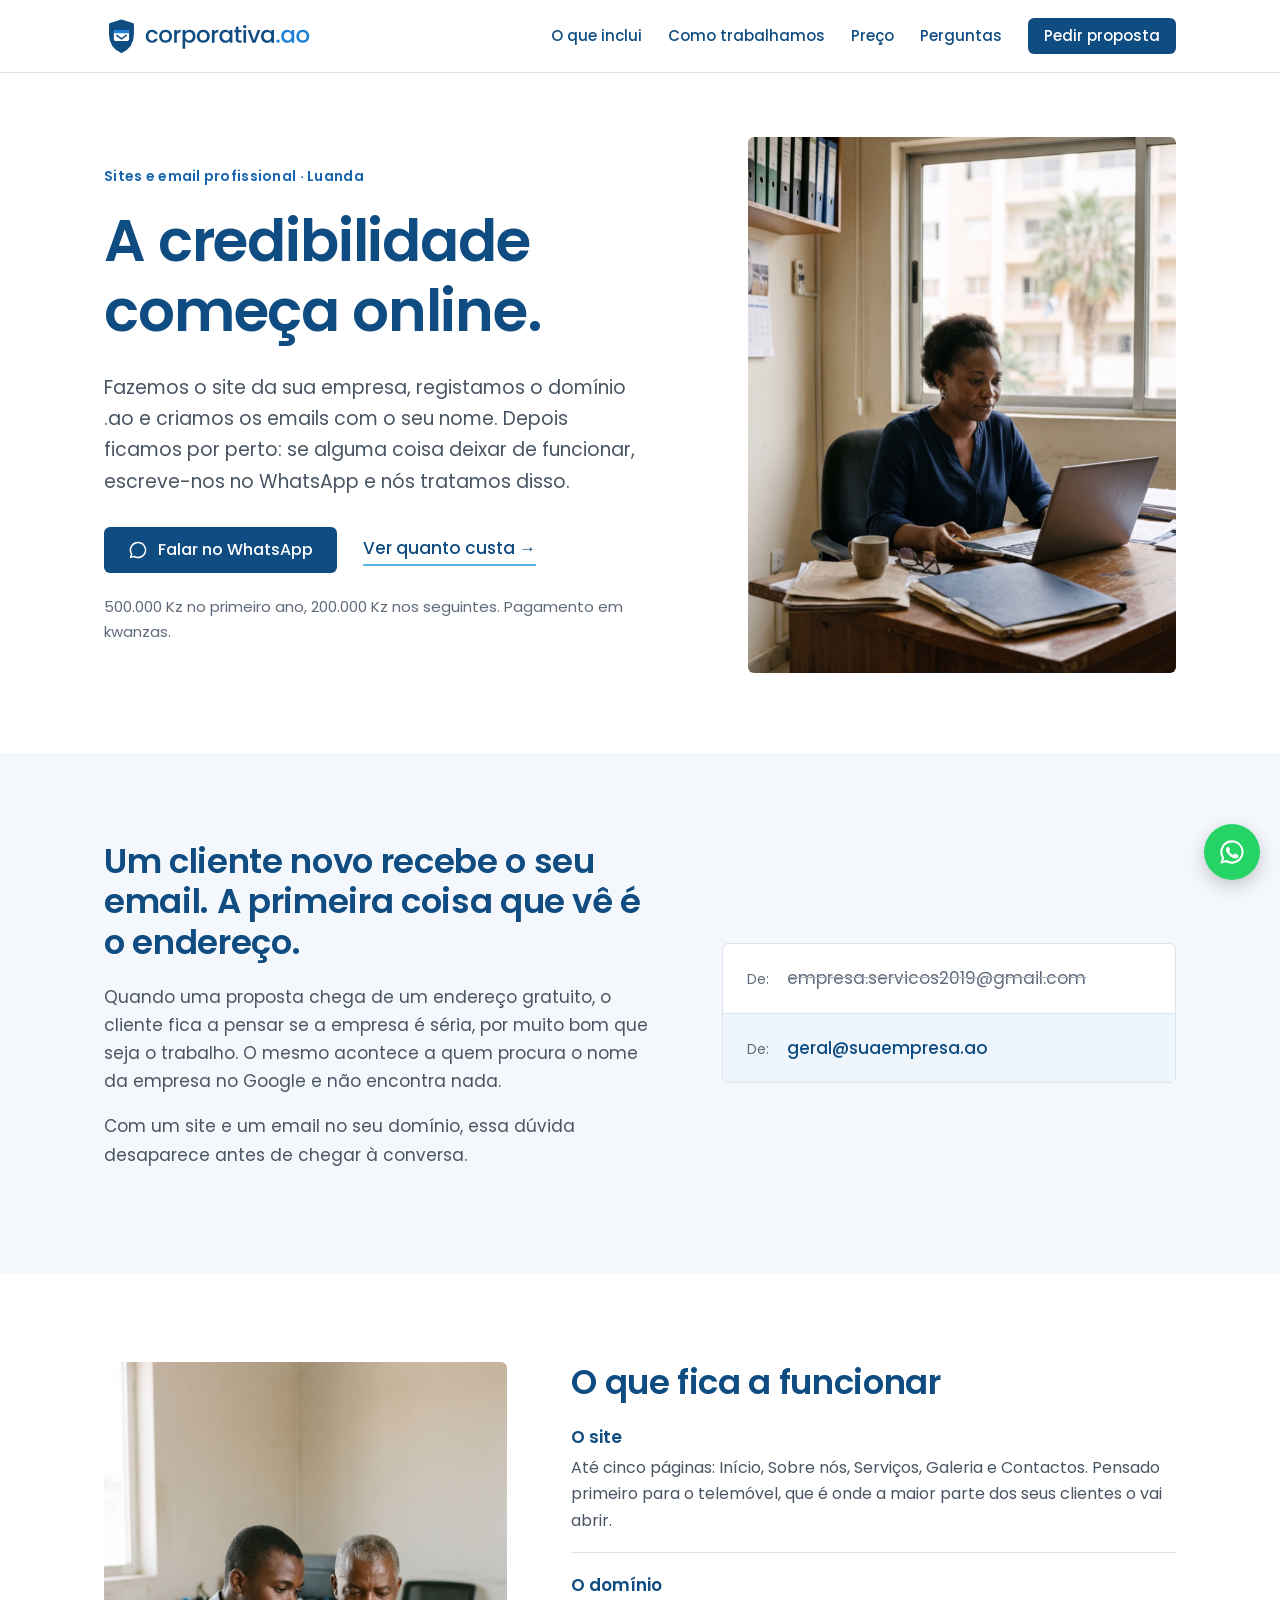
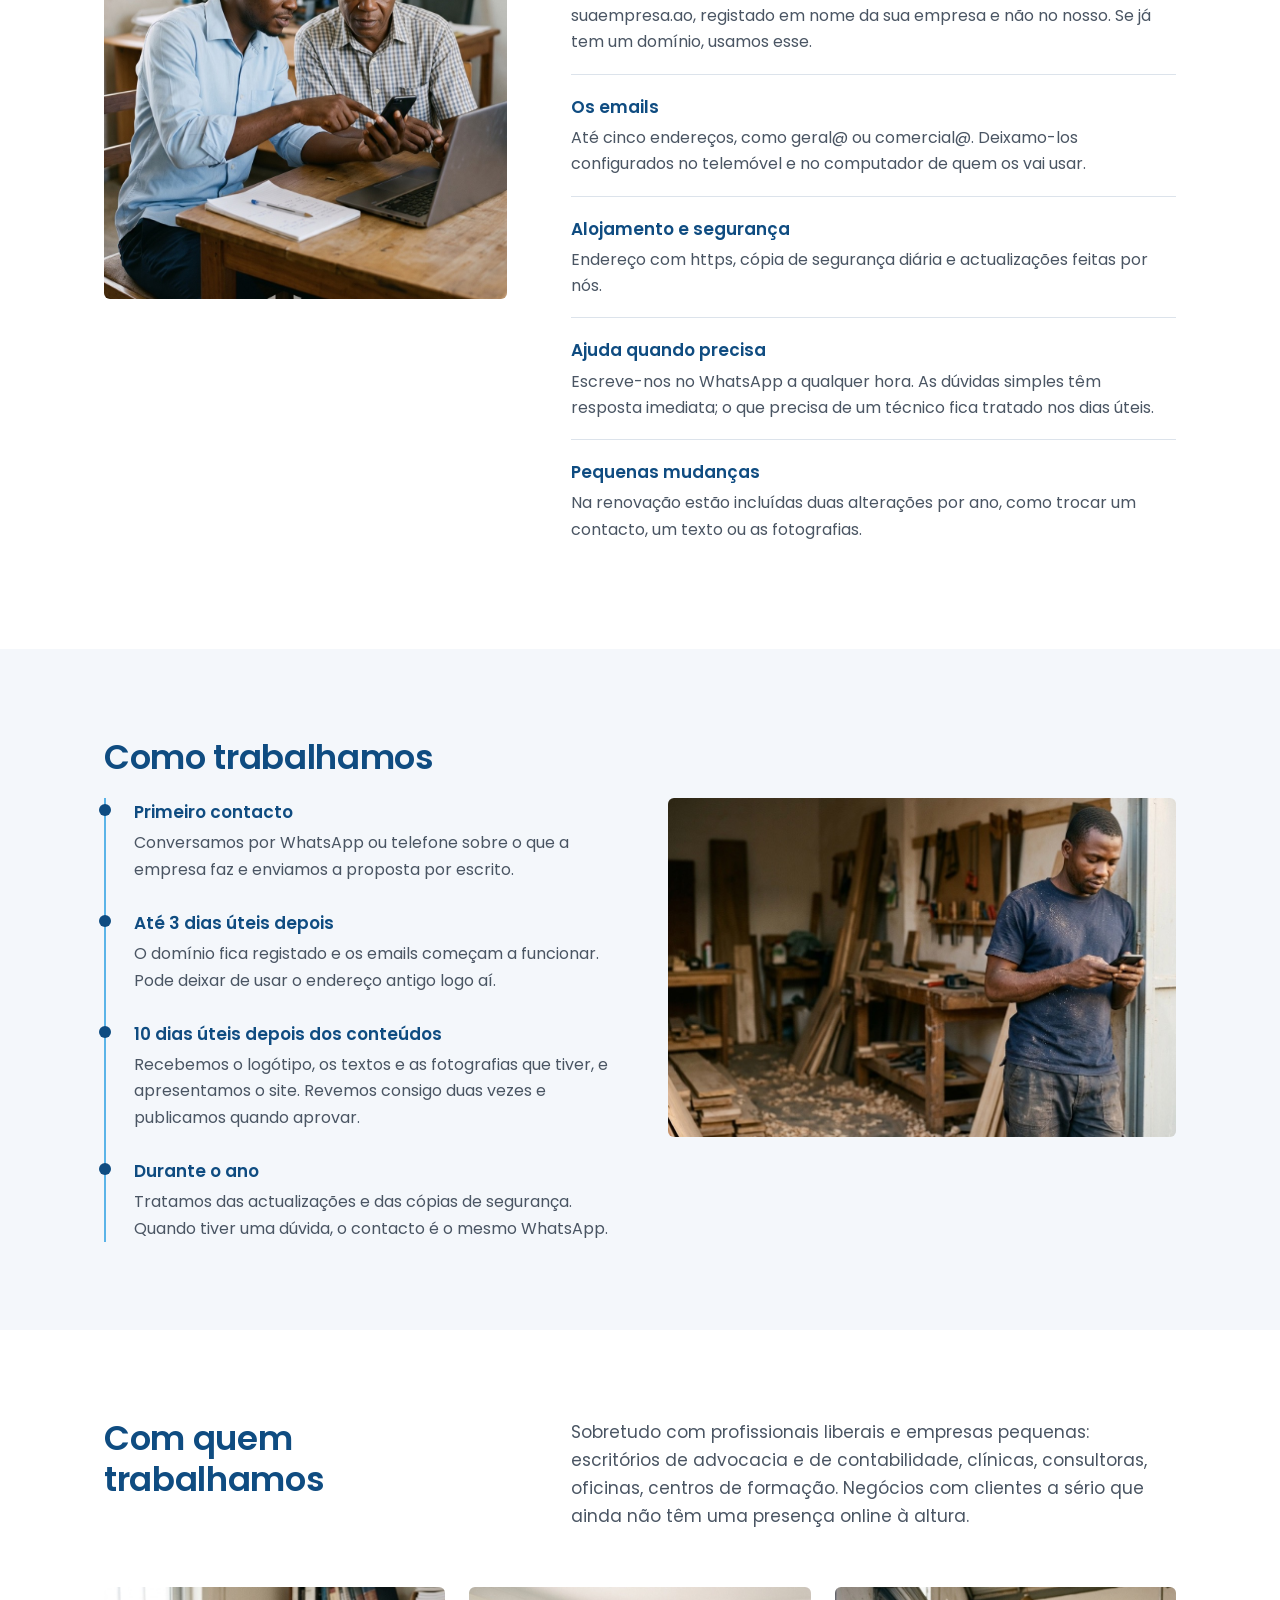
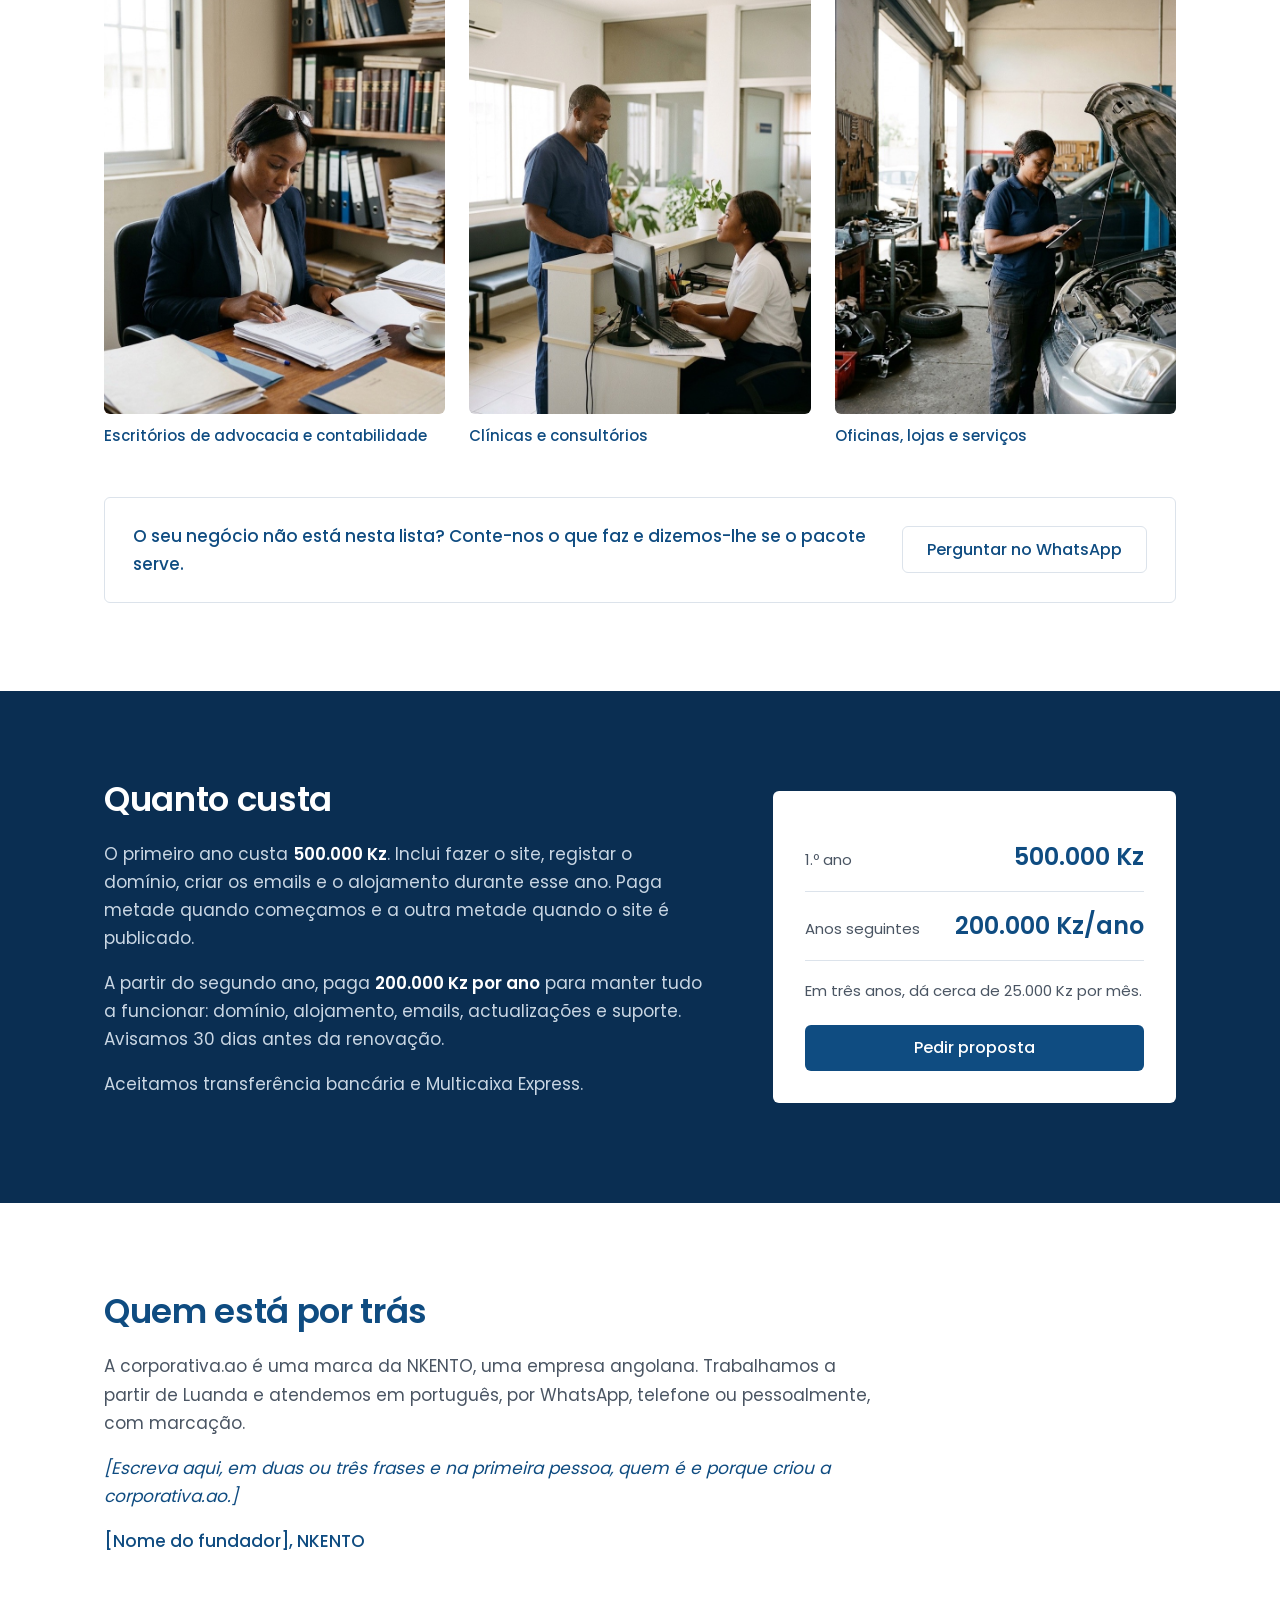
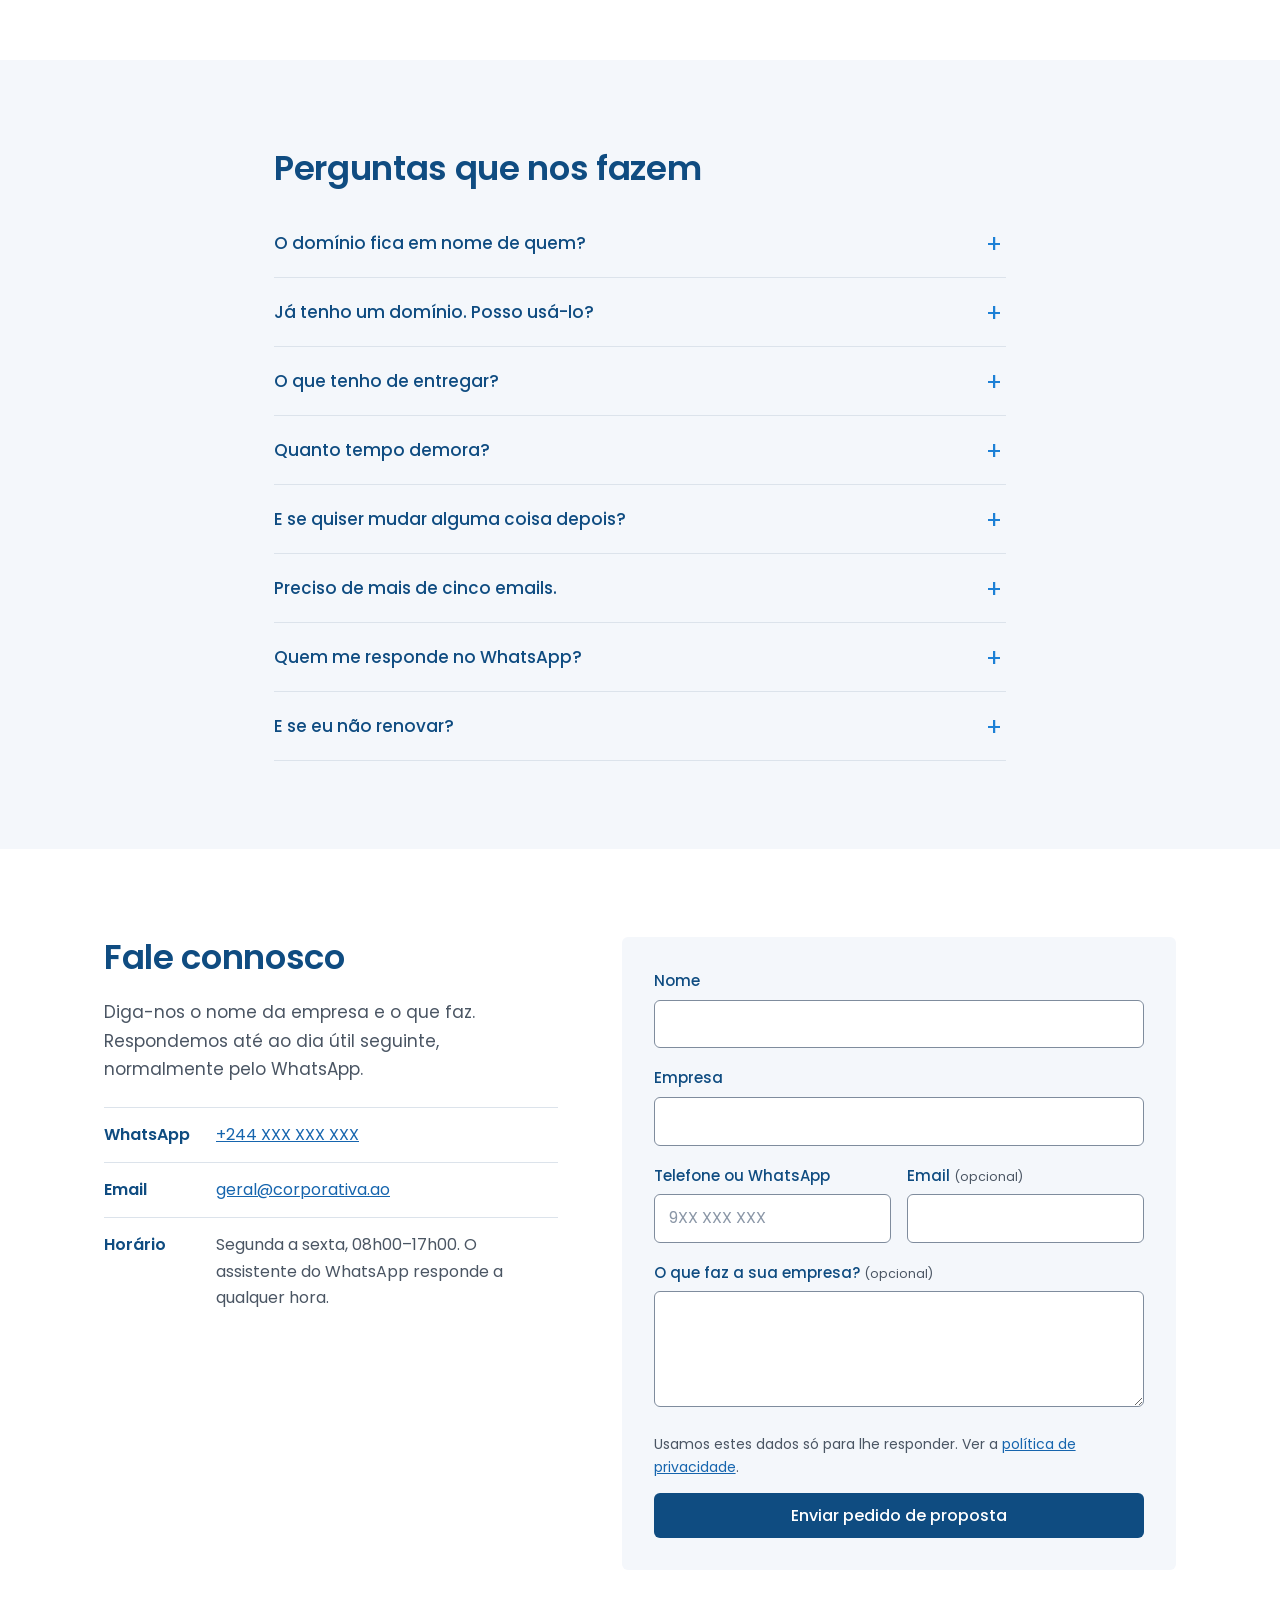
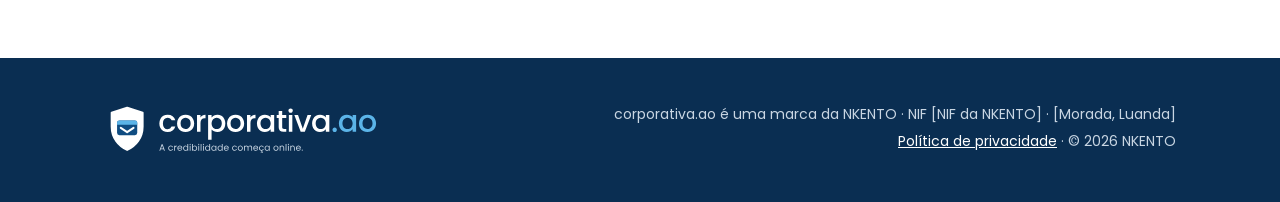
==== commit 7b271ce9: "Melhorias de UI/UX: contraste, navegação e formulário" ====
--- a/index.html
+++ b/index.html
@@ -12,7 +12,7 @@
 <meta property="og:image" content="https://mauroyange.github.io/corporativa-ao/partilha.jpg">
 <meta name="theme-color" content="#0F4C81">
 <link rel="icon" href="favicon.svg" type="image/svg+xml">
-<link rel="stylesheet" href="estilo.css">
+<link rel="stylesheet" href="estilo.css?v=3">
 </head>
 <body>
 
@@ -29,7 +29,7 @@
       <a href="#como-trabalhamos">Como trabalhamos</a>
       <a href="#preco">Preço</a>
       <a href="#perguntas">Perguntas</a>
-      <a href="#contacto" class="botao botao-pequeno">Falar connosco</a>
+      <a href="#contacto" class="botao botao-pequeno">Pedir proposta</a>
     </nav>
   </div>
 </header>
@@ -43,13 +43,13 @@
       <h1>A credibilidade começa online.</h1>
       <p class="abertura-sub">Fazemos o site da sua empresa, registamos o domínio .ao e criamos os emails com o seu nome. Depois ficamos por perto: se alguma coisa deixar de funcionar, escreve-nos no WhatsApp e nós tratamos disso.</p>
       <div class="abertura-accoes">
-        <a class="botao" href="https://wa.me/244XXXXXXXXX?text=Ol%C3%A1%2C%20gostava%20de%20saber%20mais%20sobre%20o%20site%20e%20email%20para%20a%20minha%20empresa." target="_blank" rel="noopener">Falar no WhatsApp</a>
+        <a class="botao" href="https://wa.me/244XXXXXXXXX?text=Ol%C3%A1%2C%20gostava%20de%20saber%20mais%20sobre%20o%20site%20e%20email%20para%20a%20minha%20empresa." target="_blank" rel="noopener"><svg class="icone-botao" viewBox="0 0 24 24" aria-hidden="true"><path fill="currentColor" d="M12 2a10 10 0 0 0-8.6 15.1L2 22l5-1.3A10 10 0 1 0 12 2zm0 18.2c-1.5 0-3-.4-4.2-1.2l-.3-.2-3 .8.8-2.9-.2-.3A8.2 8.2 0 1 1 12 20.2z"/></svg>Falar no WhatsApp</a>
         <a class="ligacao-seta" href="#preco">Ver quanto custa</a>
       </div>
       <p class="abertura-nota">500.000 Kz no primeiro ano, 200.000 Kz nos seguintes. Pagamento em kwanzas.</p>
     </div>
     <figure class="foto foto-abertura" data-legenda="hero.jpg · empresária no seu escritório">
-      <img src="hero.jpg" alt="Empresária angolana a trabalhar no computador no seu escritório em Luanda." width="1200" height="1500" onerror="this.parentNode.classList.add('sem-foto')">
+      <img src="hero.jpg" alt="Empresária angolana a trabalhar no computador no seu escritório em Luanda." width="1200" height="1500" fetchpriority="high" decoding="async" onerror="this.parentNode.classList.add('sem-foto')">
     </figure>
   </div>
 </section>
@@ -148,6 +148,10 @@
         <figcaption>Oficinas, lojas e serviços</figcaption>
       </figure>
     </div>
+    <div class="chamada">
+      <p>O seu negócio não está nesta lista? Conte-nos o que faz e dizemos-lhe se o pacote serve.</p>
+      <a class="botao botao-secundario" href="https://wa.me/244XXXXXXXXX?text=Ol%C3%A1%2C%20gostava%20de%20saber%20se%20o%20pacote%20serve%20para%20a%20minha%20empresa." target="_blank" rel="noopener">Perguntar no WhatsApp</a>
+    </div>
   </div>
 </section>
 
@@ -240,6 +244,7 @@
       </ul>
     </div>
     <form class="formulario" action="enviar.php" method="post">
+      <p class="aviso-erro" id="erro-envio" role="alert" hidden>Não conseguimos enviar o seu pedido. Tente outra vez ou fale connosco pelo WhatsApp.</p>
       <div class="campo">
         <label for="nome">Nome</label>
         <input id="nome" name="nome" type="text" autocomplete="name" required>
@@ -251,7 +256,7 @@
       <div class="campo-duplo">
         <div class="campo">
           <label for="telefone">Telefone ou WhatsApp</label>
-          <input id="telefone" name="telefone" type="tel" autocomplete="tel" required>
+          <input id="telefone" name="telefone" type="tel" autocomplete="tel" inputmode="tel" placeholder="9XX XXX XXX" required>
         </div>
         <div class="campo">
           <label for="email">Email <small>(opcional)</small></label>
@@ -267,7 +272,7 @@
         <input id="website" name="website" type="text" tabindex="-1" autocomplete="off">
       </div>
       <p class="aviso-dados">Usamos estes dados só para lhe responder. Ver a <a href="politica-de-privacidade.html">política de privacidade</a>.</p>
-      <button class="botao botao-largo" type="submit">Enviar</button>
+      <button class="botao botao-largo" type="submit">Enviar pedido de proposta</button>
     </form>
   </div>
 </section>
@@ -288,6 +293,6 @@
   <svg viewBox="0 0 24 24" width="28" height="28"><path fill="currentColor" d="M12 2a10 10 0 0 0-8.6 15.1L2 22l5-1.3A10 10 0 1 0 12 2zm0 18.2c-1.5 0-3-.4-4.2-1.2l-.3-.2-3 .8.8-2.9-.2-.3A8.2 8.2 0 1 1 12 20.2zm4.5-6.1c-.2-.1-1.5-.7-1.7-.8s-.4-.1-.6.1-.7.8-.8 1-.3.2-.5.1a6.7 6.7 0 0 1-3.3-2.9c-.3-.4.3-.4.7-1.3.1-.2 0-.3 0-.4l-.8-1.8c-.2-.5-.4-.4-.6-.4h-.5a1 1 0 0 0-.7.3 3 3 0 0 0-.9 2.2 5.2 5.2 0 0 0 1.1 2.7 11.8 11.8 0 0 0 4.5 4c1.7.7 2.3.8 3.2.6.5-.1 1.5-.6 1.7-1.2s.2-1.1.2-1.2-.2-.2-.4-.3z"/></svg>
 </a>
 
-<script src="main.js" defer></script>
+<script src="main.js?v=3" defer></script>
 </body>
 </html>
--- a/estilo.css
+++ b/estilo.css
@@ -12,6 +12,9 @@
   --grafite: #4A5563;     /* Grafite */
   --nevoa: #F4F7FB;       /* Névoa */
   --linha: #DCE3EB;
+  --ligacao: #1665AE;     /* Azul Online escurecido para texto pequeno (contraste AA) */
+  --cinza-texto: #5F6B7A;
+  --borda-campo: #7F8C9D;
   --raio: 6px;
   --largura: 1120px;
 }
@@ -28,7 +31,8 @@
   -webkit-font-smoothing: antialiased;
 }
 img { max-width: 100%; height: auto; display: block; }
-a { color: var(--azul-online); }
+a { color: var(--ligacao); }
+section[id] { scroll-margin-top: 84px; }
 h1, h2, h3 { color: var(--azul); line-height: 1.2; margin: 0 0 .6em; font-weight: 600; }
 h2 { font-size: clamp(26px, 3vw, 34px); letter-spacing: -0.01em; }
 p { margin: 0 0 1em; }
@@ -52,12 +56,14 @@
 .botao-secundario:hover { background: var(--nevoa); }
 .botao-pequeno { padding: 9px 16px; font-size: 15px; }
 .botao-largo { width: 100%; }
+.icone-botao { width: 20px; height: 20px; margin-right: 10px; flex-shrink: 0; }
 .ligacao-seta { color: var(--azul); font-weight: 500; text-decoration: none; border-bottom: 2px solid var(--azul-claro); padding-bottom: 2px; }
 .ligacao-seta::after { content: " →"; }
 .ligacao-seta:hover { color: var(--azul-online); }
 
 /* Topo */
-.topo { position: sticky; top: 0; z-index: 50; background: #fff; border-bottom: 1px solid var(--linha); }
+.topo { position: sticky; top: 0; z-index: 50; background: #fff; border-bottom: 1px solid var(--linha); transition: box-shadow .2s; }
+.topo.com-sombra { box-shadow: 0 2px 12px rgba(10, 46, 82, .08); }
 .topo-linha { display: flex; align-items: center; justify-content: space-between; height: 72px; }
 .marca img { height: 40px; width: auto; }
 .menu { display: flex; align-items: center; gap: 26px; }
@@ -86,15 +92,18 @@
 .foto-segmento.sem-foto::after { inset: 0 0 auto 0; aspect-ratio: 4 / 5; }
 .foto-segmento figcaption { margin-top: 10px; font-size: 15px; font-weight: 500; color: var(--azul); }
 .foto-equipa { aspect-ratio: 1 / 1; }
+/* Sem fotografia real da equipa, a secção mostra só o texto em vez de um espaço vazio */
+.foto-equipa.sem-foto { display: none; }
+.quem-grelha:has(.foto-equipa.sem-foto) { grid-template-columns: minmax(0, 780px); }
 
 /* Abertura */
 .abertura { padding: 64px 0 80px; }
 .abertura-grelha { display: grid; grid-template-columns: 1.15fr .85fr; gap: 64px; align-items: center; }
-.local { font-size: 14px; font-weight: 500; color: var(--azul-online); margin-bottom: 18px; }
+.local { font-size: 14px; font-weight: 600; color: var(--ligacao); letter-spacing: .02em; margin-bottom: 18px; }
 .abertura h1 { font-size: clamp(38px, 5vw, 58px); letter-spacing: -0.02em; margin-bottom: .45em; }
 .abertura-sub { font-size: 19px; max-width: 540px; }
 .abertura-accoes { display: flex; flex-wrap: wrap; align-items: center; gap: 26px; margin: 30px 0 22px; }
-.abertura-nota { font-size: 15px; color: #6B7684; margin: 0; }
+.abertura-nota { font-size: 15px; color: var(--cinza-texto); margin: 0; }
 
 /* Secções */
 .seccao { padding: 88px 0; }
@@ -109,13 +118,14 @@
 .remetentes { background: #fff; border: 1px solid var(--linha); border-radius: var(--raio); }
 .remetente { display: flex; gap: 12px; align-items: baseline; padding: 20px 24px; font-size: 17px; }
 .remetente + .remetente { border-top: 1px solid var(--linha); }
-.remetente-rotulo { color: #8A96A6; font-size: 14px; min-width: 28px; }
+.remetente-rotulo { color: var(--cinza-texto); font-size: 14px; min-width: 28px; }
 .remetente-endereco { color: var(--azul); font-weight: 500; overflow-wrap: anywhere; }
-.remetente-endereco.cinzento { color: #8A96A6; font-weight: 400; text-decoration: line-through; text-decoration-color: #C3CEDB; }
+.remetente-endereco.cinzento { color: var(--cinza-texto); font-weight: 400; text-decoration: line-through; text-decoration-color: #A9B4C2; }
 .remetente-bom { background: #EEF5FC; }
 
 /* O que inclui */
 .inclui-grelha { display: grid; grid-template-columns: .8fr 1.2fr; gap: 64px; align-items: start; }
+.inclui-grelha .foto-inclui { position: sticky; top: 100px; }
 .lista-inclui { margin: 0; }
 .lista-inclui dt { color: var(--azul); font-weight: 600; font-size: 17px; padding-top: 18px; border-top: 1px solid var(--linha); }
 .lista-inclui dt:first-child { border-top: 0; padding-top: 0; }
@@ -133,6 +143,9 @@
 /* Com quem trabalhamos */
 .publico-topo { display: grid; grid-template-columns: .8fr 1.2fr; gap: 64px; margin-bottom: 40px; }
 .segmentos { display: grid; grid-template-columns: repeat(3, 1fr); gap: 24px; }
+.chamada { display: flex; align-items: center; justify-content: space-between; gap: 24px; margin-top: 48px; padding: 24px 28px; border: 1px solid var(--linha); border-radius: var(--raio); }
+.chamada p { margin: 0; color: var(--azul); font-weight: 500; }
+.chamada .botao { flex-shrink: 0; }
 
 /* Preço */
 .preco-grelha { display: grid; grid-template-columns: 1.2fr .8fr; gap: 64px; align-items: center; }
@@ -170,8 +183,10 @@
 .campo label small { font-weight: 400; color: var(--grafite); }
 .campo input, .campo textarea {
   width: 100%; font: 400 16px/1.4 "Poppins", Arial, sans-serif; color: var(--azul-noite);
-  border: 1px solid #C3CEDB; border-radius: var(--raio); padding: 12px 14px; background: #fff;
-}
+  border: 1px solid var(--borda-campo); border-radius: var(--raio); padding: 12px 14px; background: #fff;
+}
+.campo input::placeholder { color: #8A96A6; }
+.aviso-erro { background: #FDECEC; color: #9B1C1C; border-radius: var(--raio); padding: 12px 14px; font-size: 15px; }
 .campo input:focus, .campo textarea:focus { outline: none; border-color: var(--azul-online); box-shadow: 0 0 0 3px rgba(28,128,214,.18); }
 .campo-escondido { position: absolute; left: -9999px; }
 .aviso-dados { font-size: 14px; }
@@ -200,6 +215,7 @@
   .abertura-grelha, .problema, .inclui-grelha, .como-grelha, .publico-topo, .preco-grelha, .contacto-grelha { grid-template-columns: 1fr; gap: 40px; }
   .foto-abertura { max-width: 520px; }
   .foto-inclui { max-width: 460px; }
+  .inclui-grelha .foto-inclui { position: static; }
   .quem-grelha { grid-template-columns: .7fr 1.3fr; gap: 36px; }
 }
 
@@ -238,6 +254,8 @@
   .campo-duplo { grid-template-columns: 1fr; }
   .contactos li { grid-template-columns: 1fr; gap: 2px; }
   .rodape-texto { text-align: left; }
+  .rodape { padding-bottom: 96px; }
+  .chamada { flex-direction: column; align-items: stretch; padding: 20px 18px; }
   .whatsapp-flutuante { width: 52px; height: 52px; right: 14px; bottom: 14px; }
 }
 
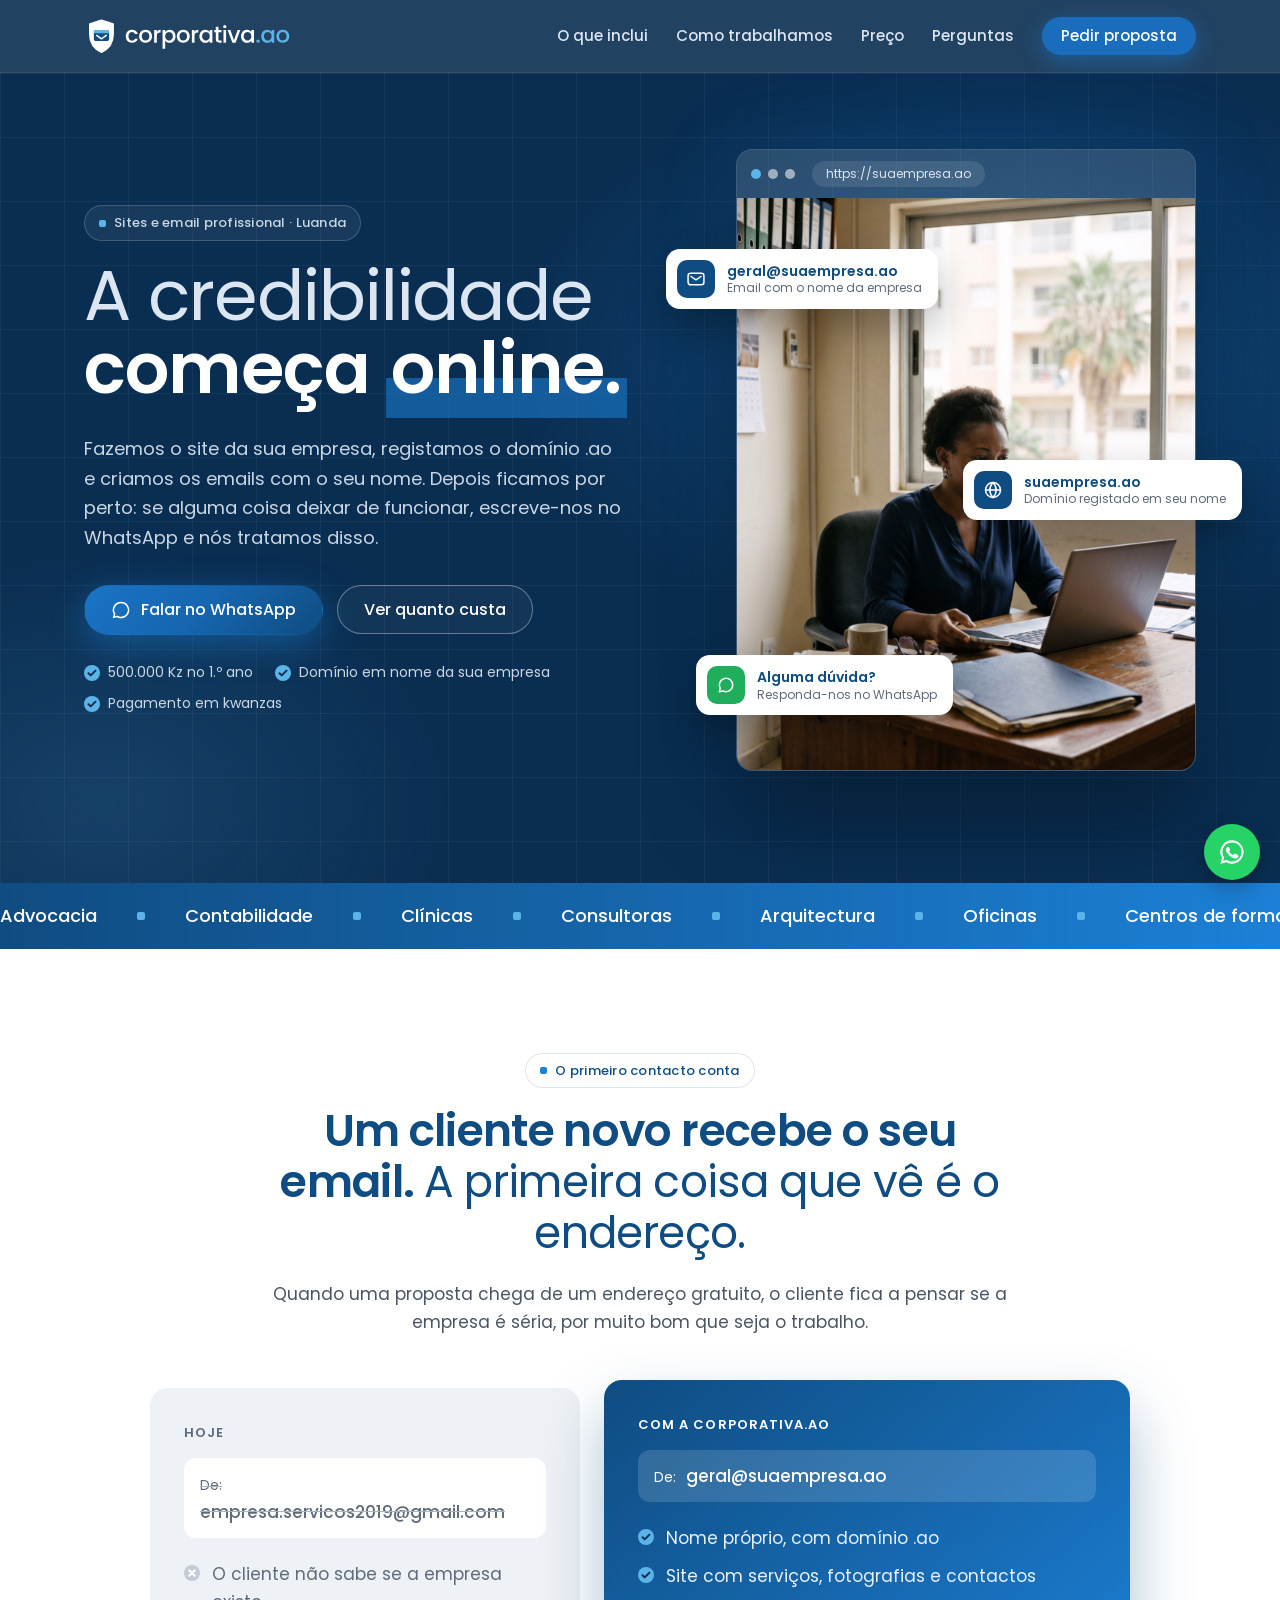
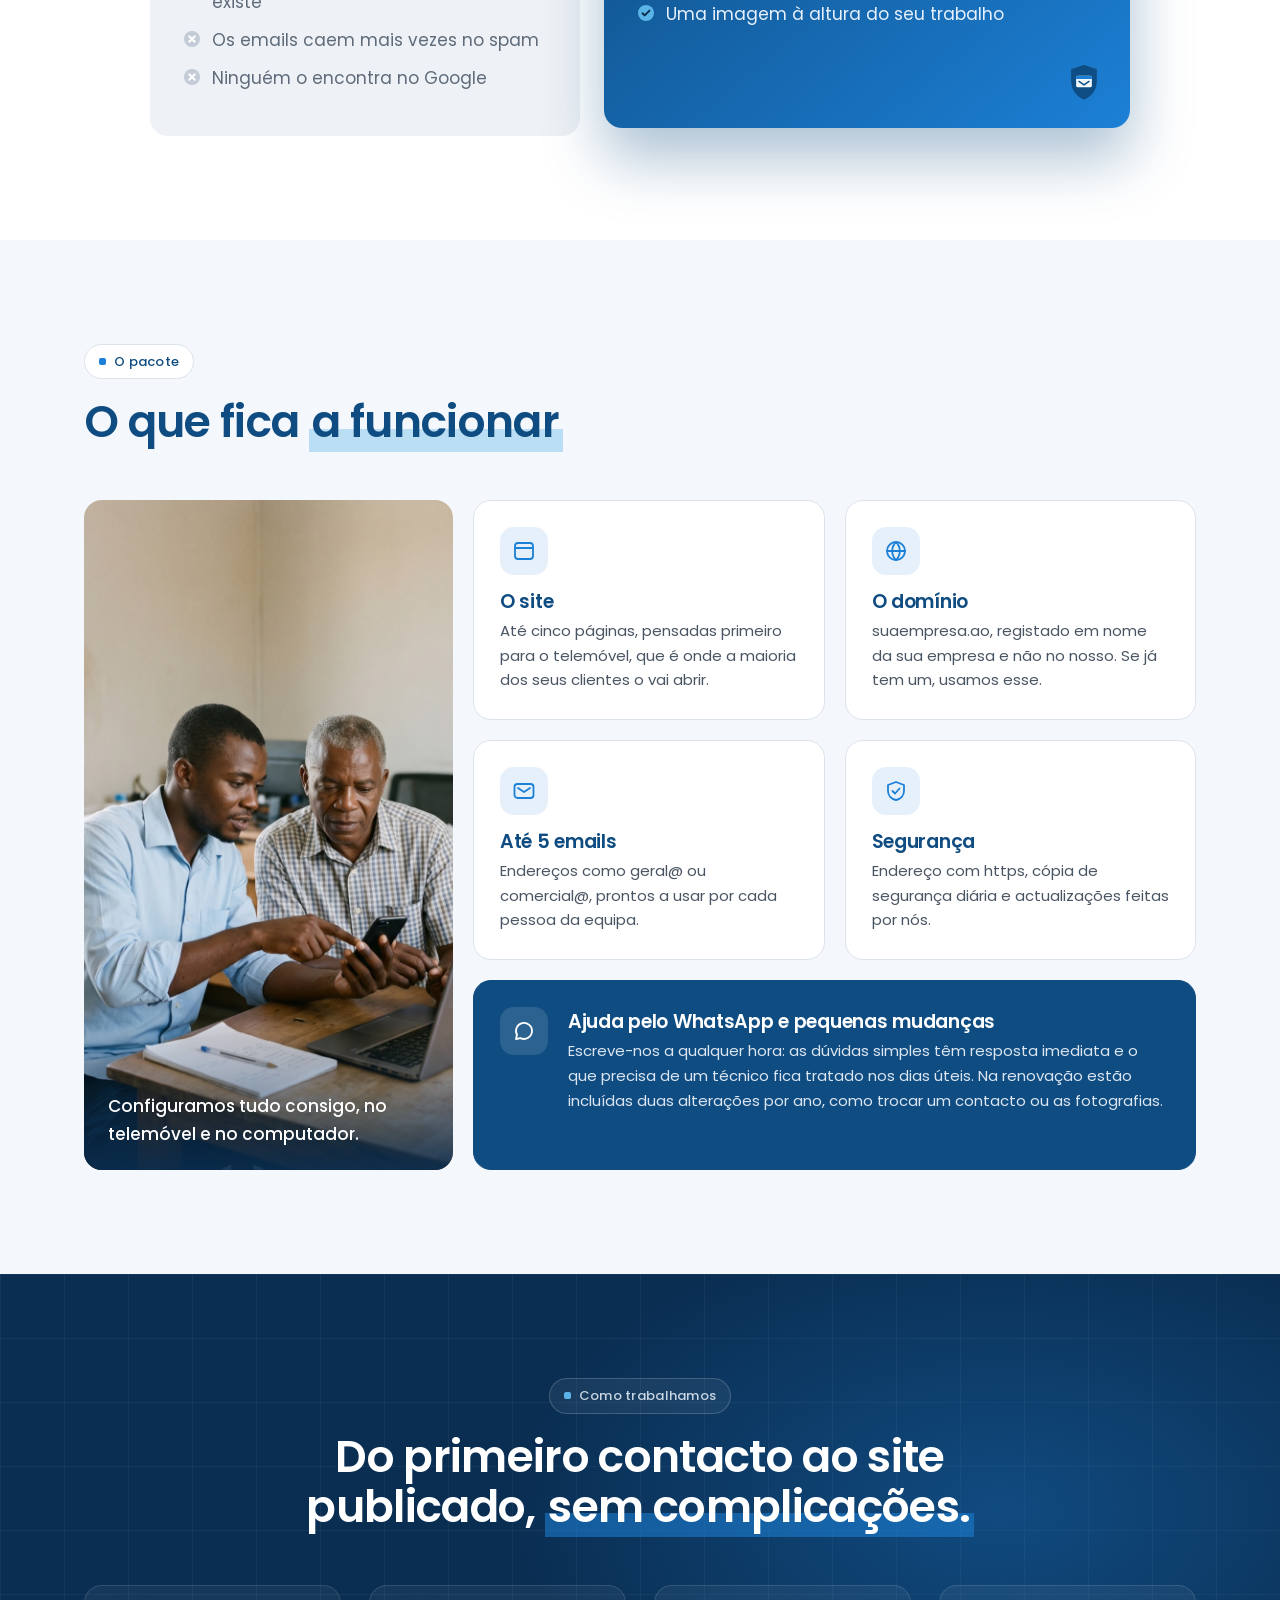
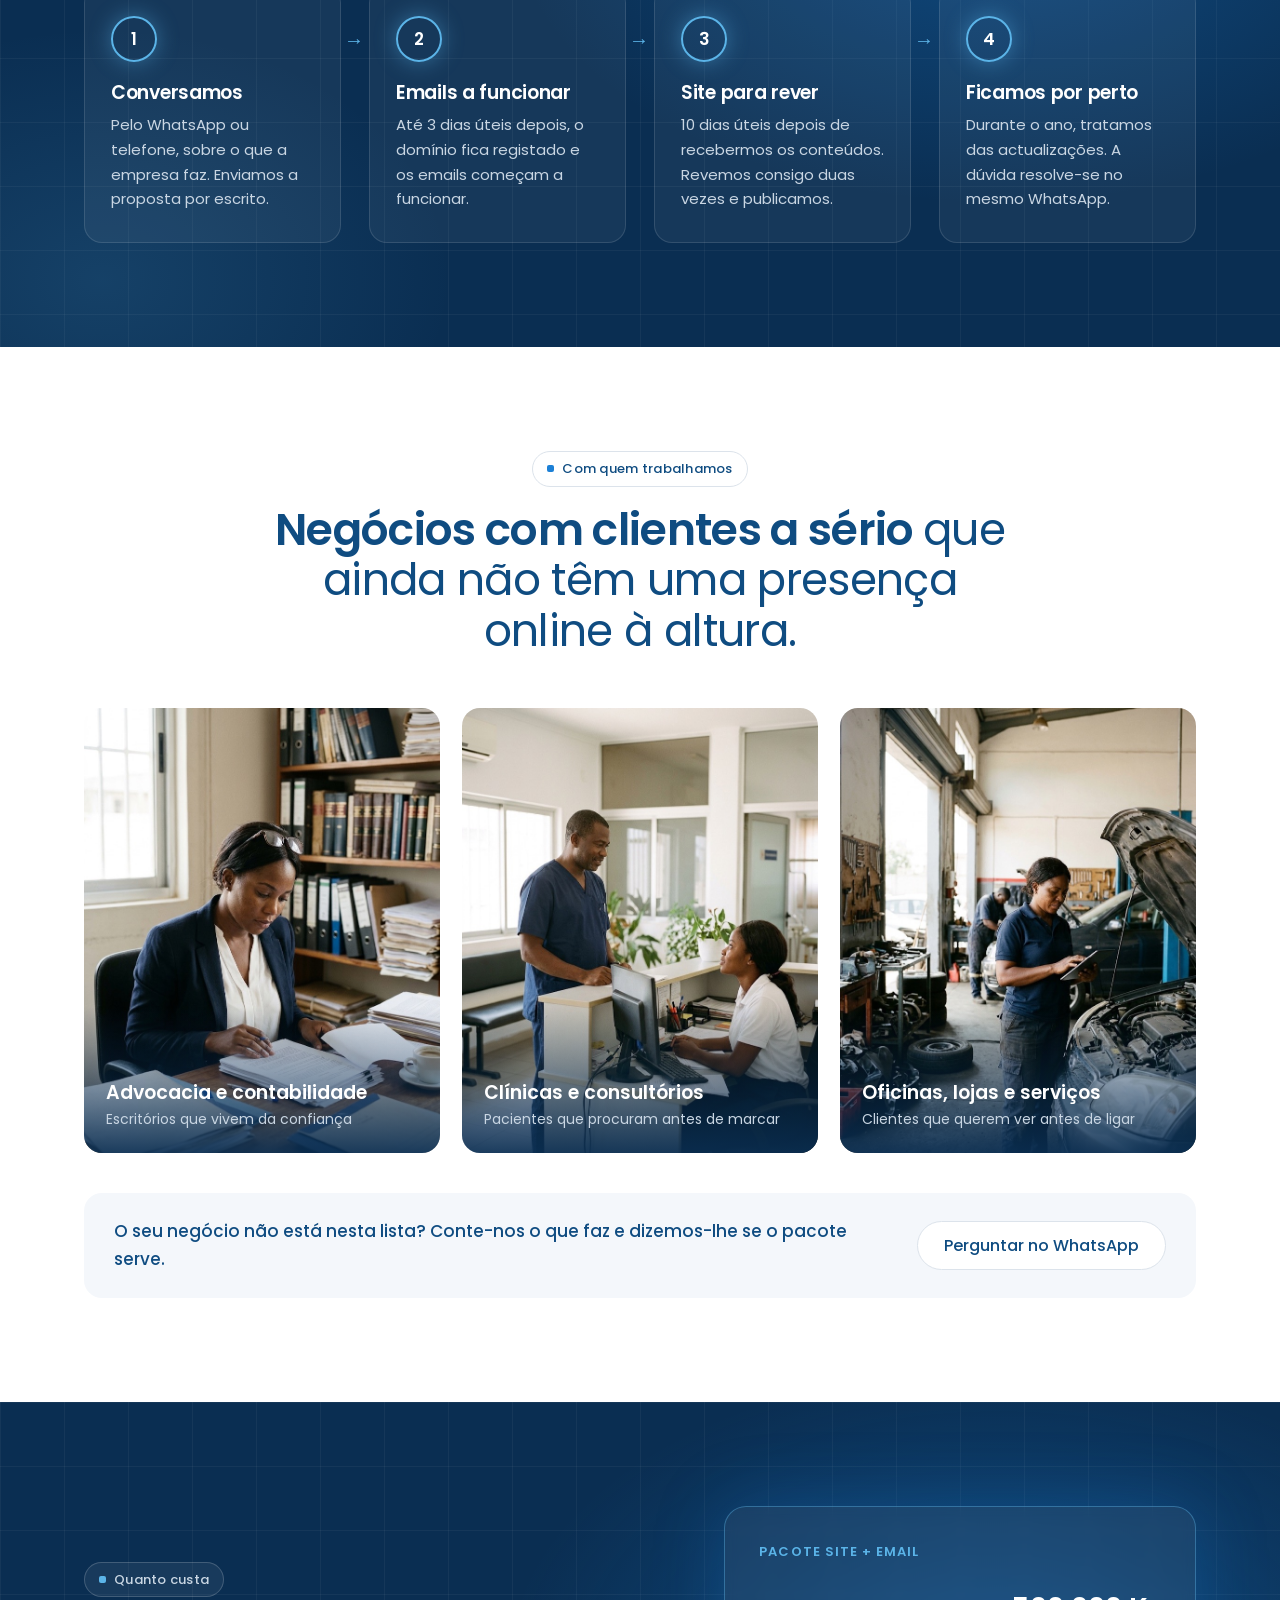
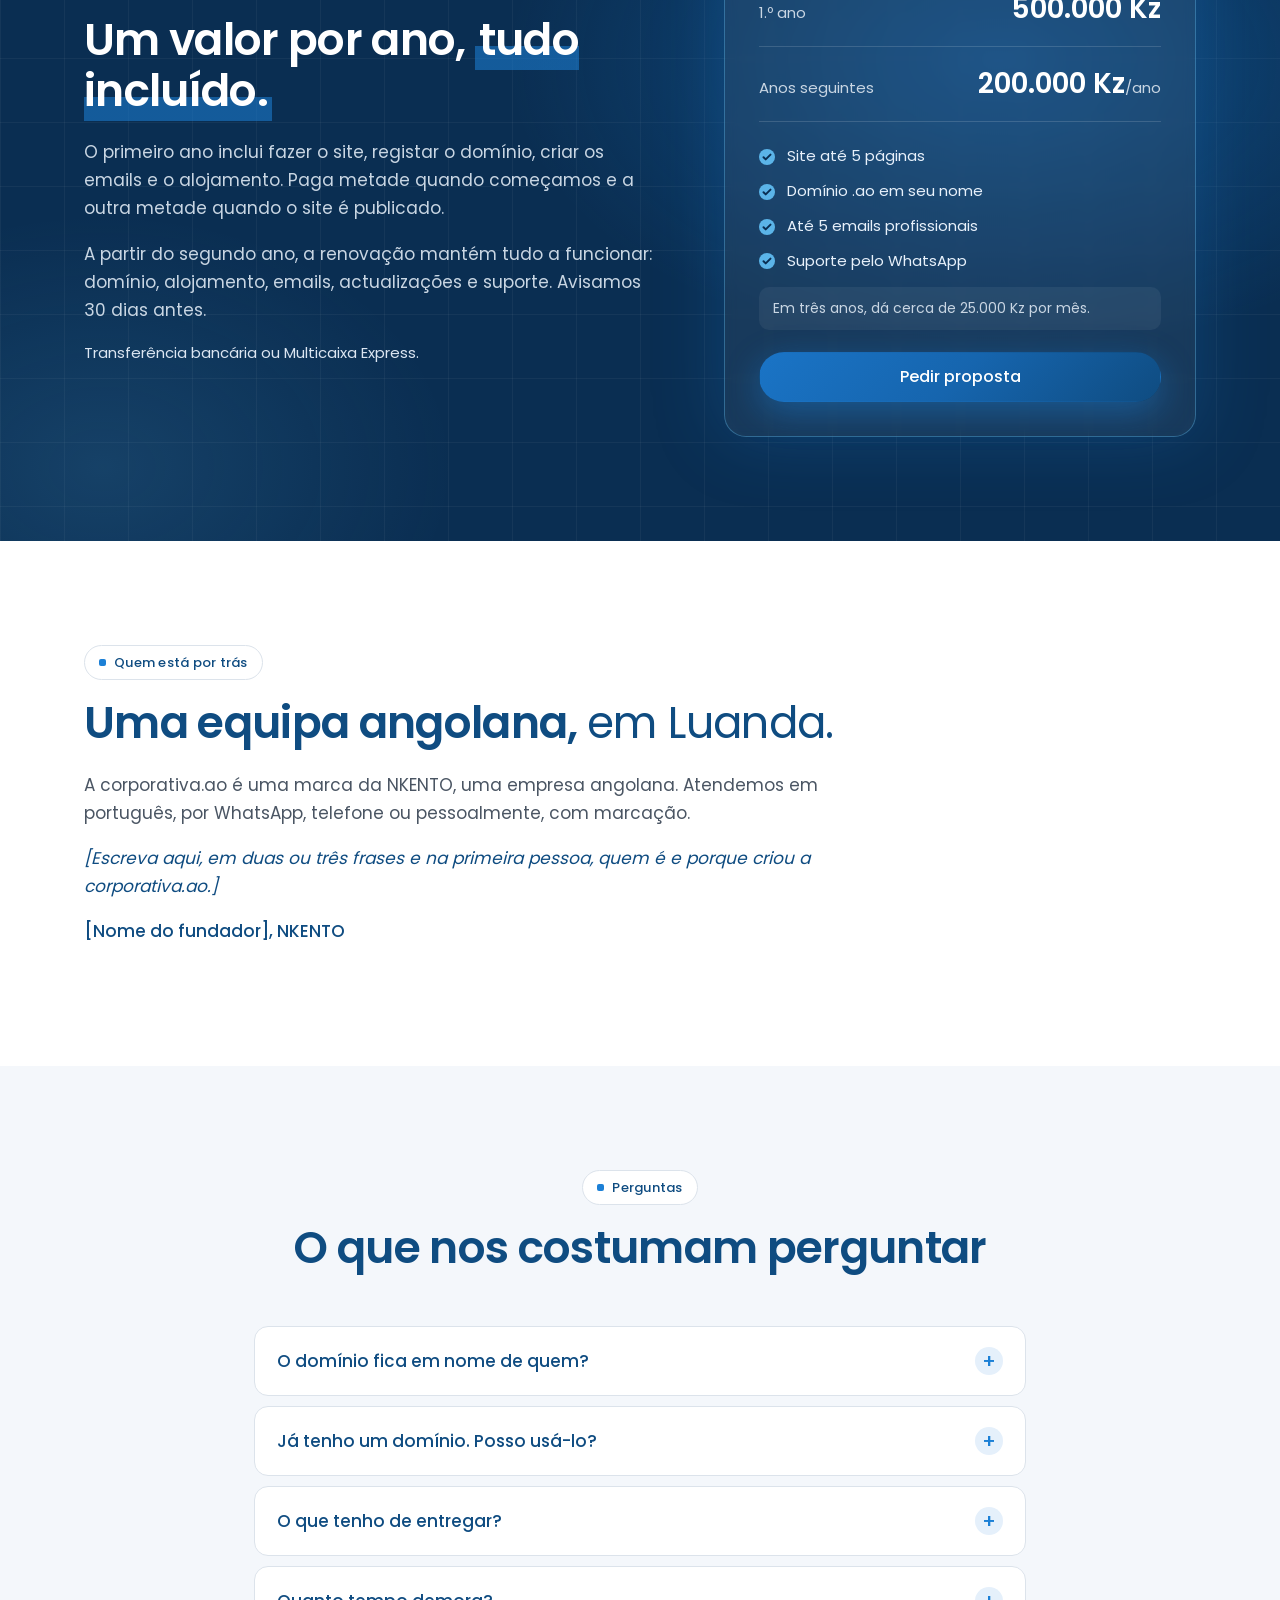
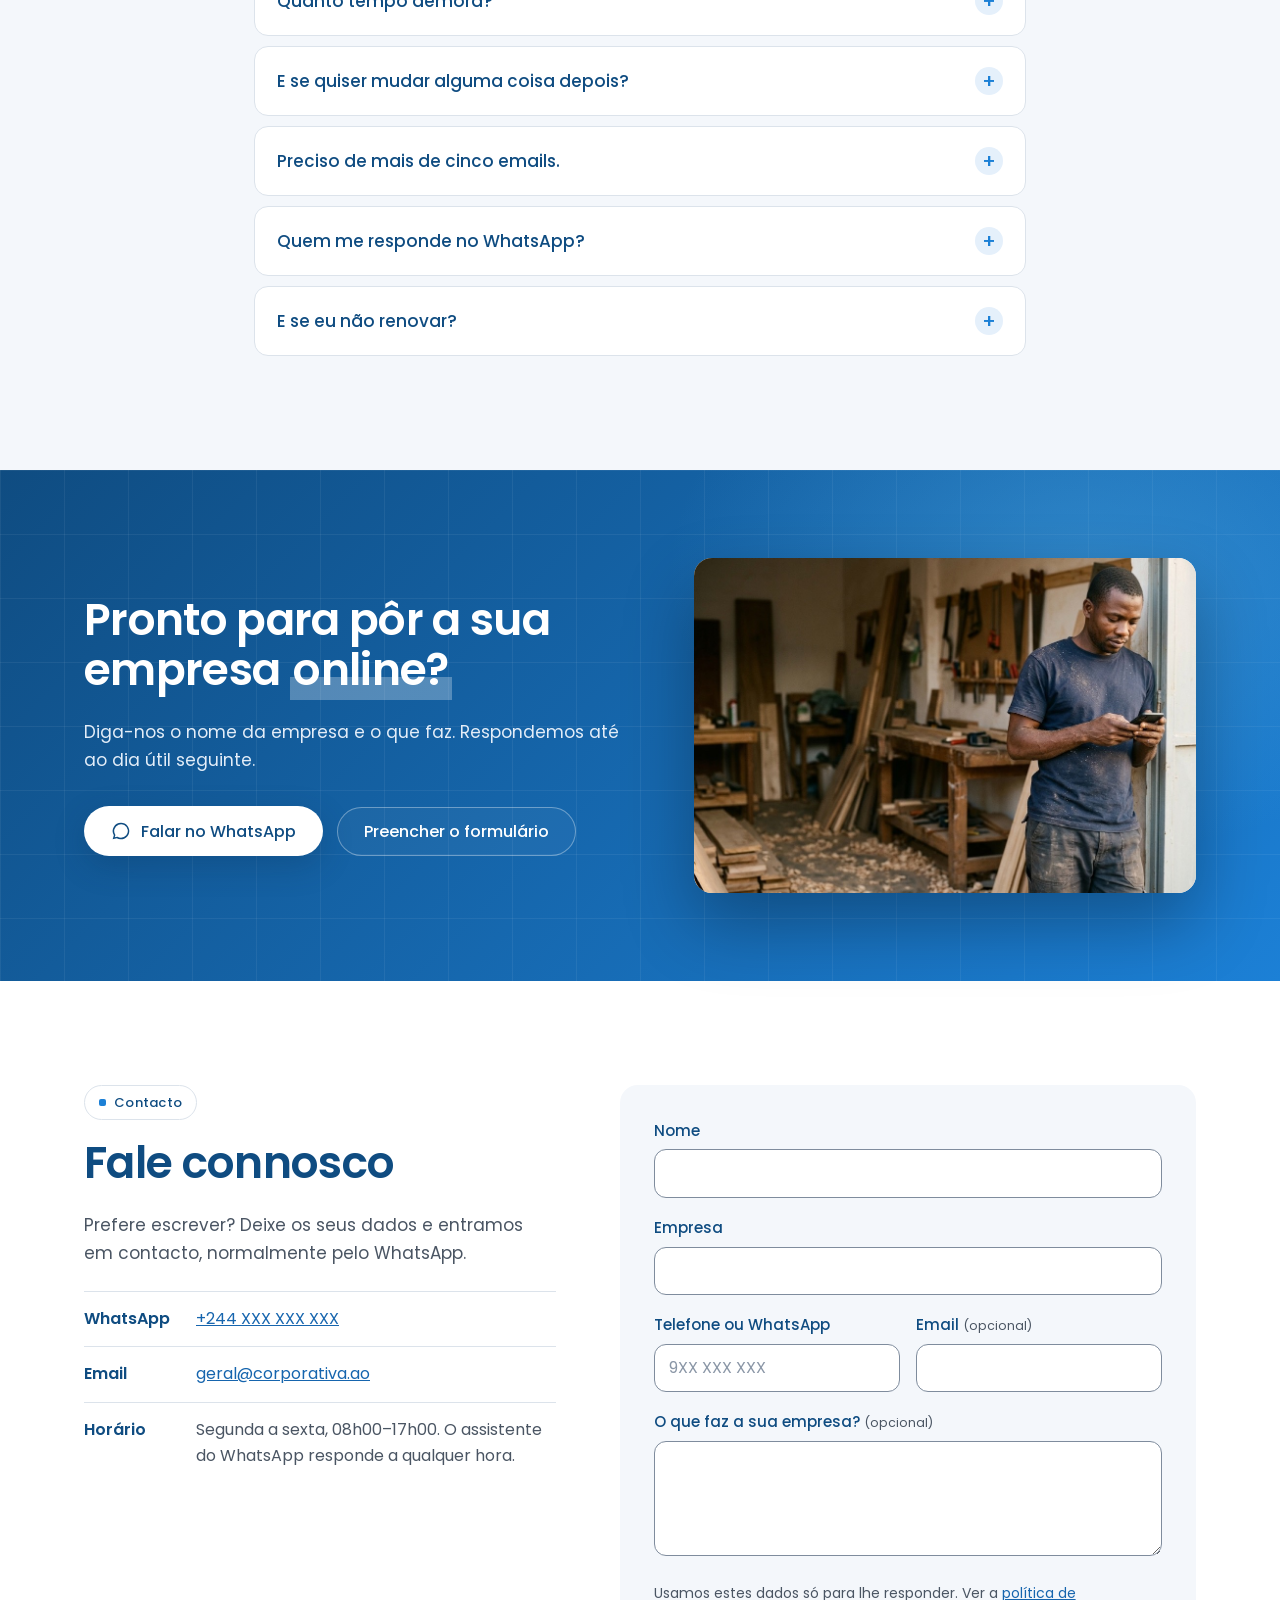
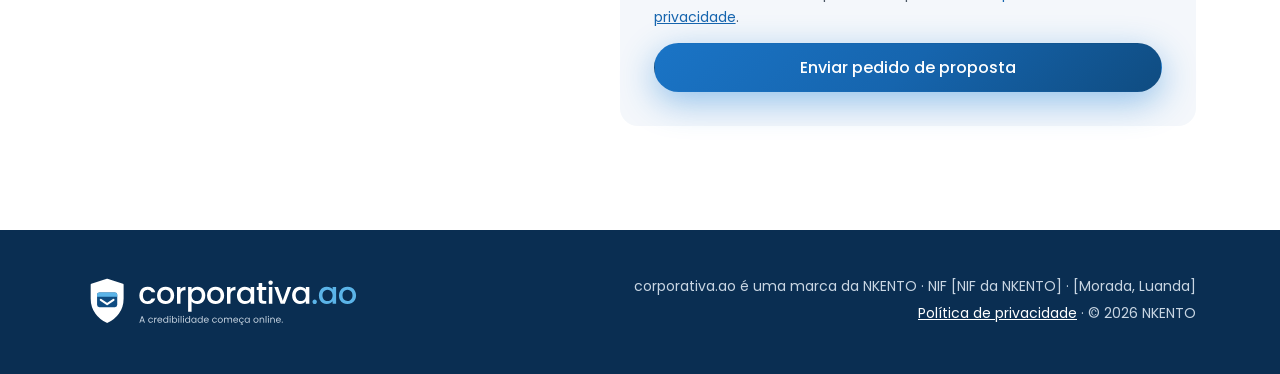
==== commit 07e00d29: "Novo visual: abertura escura, faixa animada e mosaico" ====
--- a/index.html
+++ b/index.html
@@ -10,9 +10,10 @@
 <meta property="og:type" content="website">
 <meta property="og:locale" content="pt_AO">
 <meta property="og:image" content="https://mauroyange.github.io/corporativa-ao/partilha.jpg">
-<meta name="theme-color" content="#0F4C81">
+<meta name="theme-color" content="#0A2E52">
 <link rel="icon" href="favicon.svg" type="image/svg+xml">
-<link rel="stylesheet" href="estilo.css?v=3">
+<link rel="stylesheet" href="estilo.css?v=4">
+<script>document.documentElement.classList.add('js');</script>
 </head>
 <body>
 
@@ -20,7 +21,7 @@
 
 <header class="topo" id="topo">
   <div class="contentor topo-linha">
-    <a href="#topo" class="marca" aria-label="corporativa.ao, início"><img src="logo.svg" alt="corporativa.ao" width="230" height="53"></a>
+    <a href="#topo" class="marca" aria-label="corporativa.ao, início"><img src="logo-branco.svg" alt="corporativa.ao" width="230" height="53"></a>
     <button class="menu-botao" aria-expanded="false" aria-controls="menu" aria-label="Abrir menu">
       <span></span><span></span><span></span>
     </button>
@@ -36,166 +37,244 @@
 
 <main id="conteudo">
 
-<section class="abertura">
+<!-- Abertura -->
+<section class="abertura escuro">
   <div class="contentor abertura-grelha">
-    <div class="abertura-texto">
-      <p class="local">Sites e email profissional · Luanda</p>
-      <h1>A credibilidade começa online.</h1>
+    <div class="abertura-texto revelar">
+      <p class="pilula">Sites e email profissional · Luanda</p>
+      <h1><span class="leve">A credibilidade</span><br>começa <span class="realce">online.</span></h1>
       <p class="abertura-sub">Fazemos o site da sua empresa, registamos o domínio .ao e criamos os emails com o seu nome. Depois ficamos por perto: se alguma coisa deixar de funcionar, escreve-nos no WhatsApp e nós tratamos disso.</p>
       <div class="abertura-accoes">
-        <a class="botao" href="https://wa.me/244XXXXXXXXX?text=Ol%C3%A1%2C%20gostava%20de%20saber%20mais%20sobre%20o%20site%20e%20email%20para%20a%20minha%20empresa." target="_blank" rel="noopener"><svg class="icone-botao" viewBox="0 0 24 24" aria-hidden="true"><path fill="currentColor" d="M12 2a10 10 0 0 0-8.6 15.1L2 22l5-1.3A10 10 0 1 0 12 2zm0 18.2c-1.5 0-3-.4-4.2-1.2l-.3-.2-3 .8.8-2.9-.2-.3A8.2 8.2 0 1 1 12 20.2z"/></svg>Falar no WhatsApp</a>
-        <a class="ligacao-seta" href="#preco">Ver quanto custa</a>
-      </div>
-      <p class="abertura-nota">500.000 Kz no primeiro ano, 200.000 Kz nos seguintes. Pagamento em kwanzas.</p>
-    </div>
-    <figure class="foto foto-abertura" data-legenda="hero.jpg · empresária no seu escritório">
-      <img src="hero.jpg" alt="Empresária angolana a trabalhar no computador no seu escritório em Luanda." width="1200" height="1500" fetchpriority="high" decoding="async" onerror="this.parentNode.classList.add('sem-foto')">
-    </figure>
-  </div>
-</section>
-
-<section class="seccao seccao-clara">
-  <div class="contentor problema">
-    <div>
-      <h2>Um cliente novo recebe o seu email. A primeira coisa que vê é o endereço.</h2>
-      <p>Quando uma proposta chega de um endereço gratuito, o cliente fica a pensar se a empresa é séria, por muito bom que seja o trabalho. O mesmo acontece a quem procura o nome da empresa no Google e não encontra nada.</p>
-      <p>Com um site e um email no seu domínio, essa dúvida desaparece antes de chegar à conversa.</p>
-    </div>
-    <div class="remetentes" aria-label="Exemplo de dois remetentes">
-      <div class="remetente">
-        <span class="remetente-rotulo">De:</span>
-        <span class="remetente-endereco cinzento">empresa.servicos2019@gmail.com</span>
-      </div>
-      <div class="remetente remetente-bom">
-        <span class="remetente-rotulo">De:</span>
-        <span class="remetente-endereco">geral@suaempresa.ao</span>
-      </div>
-    </div>
-  </div>
-</section>
-
-<section class="seccao" id="inclui">
-  <div class="contentor inclui-grelha">
-    <figure class="foto foto-inclui" data-legenda="inclui.jpg · técnico configura o email com um cliente">
-      <img src="inclui.jpg" alt="Técnico ajuda um cliente a configurar o email profissional no telemóvel." width="1200" height="1600" loading="lazy" onerror="this.parentNode.classList.add('sem-foto')">
-    </figure>
-    <div>
-      <h2>O que fica a funcionar</h2>
-      <dl class="lista-inclui">
-        <dt>O site</dt>
-        <dd>Até cinco páginas: Início, Sobre nós, Serviços, Galeria e Contactos. Pensado primeiro para o telemóvel, que é onde a maior parte dos seus clientes o vai abrir.</dd>
-        <dt>O domínio</dt>
-        <dd>suaempresa.ao, registado em nome da sua empresa e não no nosso. Se já tem um domínio, usamos esse.</dd>
-        <dt>Os emails</dt>
-        <dd>Até cinco endereços, como geral@ ou comercial@. Deixamo-los configurados no telemóvel e no computador de quem os vai usar.</dd>
-        <dt>Alojamento e segurança</dt>
-        <dd>Endereço com https, cópia de segurança diária e actualizações feitas por nós.</dd>
-        <dt>Ajuda quando precisa</dt>
-        <dd>Escreve-nos no WhatsApp a qualquer hora. As dúvidas simples têm resposta imediata; o que precisa de um técnico fica tratado nos dias úteis.</dd>
-        <dt>Pequenas mudanças</dt>
-        <dd>Na renovação estão incluídas duas alterações por ano, como trocar um contacto, um texto ou as fotografias.</dd>
-      </dl>
-    </div>
-  </div>
-</section>
-
-<section class="seccao seccao-clara" id="como-trabalhamos">
-  <div class="contentor">
-    <h2>Como trabalhamos</h2>
-    <div class="como-grelha">
-      <ol class="cronologia">
-        <li>
-          <span class="quando">Primeiro contacto</span>
-          <p>Conversamos por WhatsApp ou telefone sobre o que a empresa faz e enviamos a proposta por escrito.</p>
-        </li>
-        <li>
-          <span class="quando">Até 3 dias úteis depois</span>
-          <p>O domínio fica registado e os emails começam a funcionar. Pode deixar de usar o endereço antigo logo aí.</p>
-        </li>
-        <li>
-          <span class="quando">10 dias úteis depois dos conteúdos</span>
-          <p>Recebemos o logótipo, os textos e as fotografias que tiver, e apresentamos o site. Revemos consigo duas vezes e publicamos quando aprovar.</p>
-        </li>
-        <li>
-          <span class="quando">Durante o ano</span>
-          <p>Tratamos das actualizações e das cópias de segurança. Quando tiver uma dúvida, o contacto é o mesmo WhatsApp.</p>
-        </li>
-      </ol>
-      <figure class="foto foto-whatsapp" data-legenda="whatsapp.jpg · empresário envia uma mensagem da oficina">
-        <img src="whatsapp.jpg" alt="Dono de uma carpintaria em Luanda a enviar uma mensagem pelo telemóvel." width="1500" height="1000" loading="lazy" onerror="this.parentNode.classList.add('sem-foto')">
-      </figure>
-    </div>
-  </div>
-</section>
-
+        <a class="botao botao-brilho" href="https://wa.me/244XXXXXXXXX?text=Ol%C3%A1%2C%20gostava%20de%20saber%20mais%20sobre%20o%20site%20e%20email%20para%20a%20minha%20empresa." target="_blank" rel="noopener"><svg class="icone-botao" viewBox="0 0 24 24" aria-hidden="true"><path fill="currentColor" d="M12 2a10 10 0 0 0-8.6 15.1L2 22l5-1.3A10 10 0 1 0 12 2zm0 18.2c-1.5 0-3-.4-4.2-1.2l-.3-.2-3 .8.8-2.9-.2-.3A8.2 8.2 0 1 1 12 20.2z"/></svg>Falar no WhatsApp</a>
+        <a class="botao botao-contorno" href="#preco">Ver quanto custa</a>
+      </div>
+      <ul class="factos">
+        <li>500.000 Kz no 1.º ano</li>
+        <li>Domínio em nome da sua empresa</li>
+        <li>Pagamento em kwanzas</li>
+      </ul>
+    </div>
+
+    <div class="abertura-visual revelar atraso-1">
+      <div class="janela">
+        <div class="janela-barra" aria-hidden="true"><i></i><i></i><i></i><span>https://suaempresa.ao</span></div>
+        <figure class="foto foto-abertura" data-legenda="hero.jpg">
+          <img src="hero.jpg" alt="Empresária angolana a trabalhar no computador no seu escritório em Luanda." width="1200" height="1500" fetchpriority="high" decoding="async" onerror="this.parentNode.classList.add('sem-foto')">
+        </figure>
+      </div>
+      <div class="nota nota-1" aria-hidden="true">
+        <span class="nota-icone"><svg viewBox="0 0 24 24"><rect x="2.5" y="5" width="19" height="14" rx="3"/><path d="M6 9l6 4 6-4"/></svg></span>
+        <span><b>geral@suaempresa.ao</b><small>Email com o nome da empresa</small></span>
+      </div>
+      <div class="nota nota-2" aria-hidden="true">
+        <span class="nota-icone"><svg viewBox="0 0 24 24"><circle cx="12" cy="12" r="9"/><path d="M3 12h18M12 3c2.5 2.5 3.8 5.5 3.8 9s-1.3 6.5-3.8 9c-2.5-2.5-3.8-5.5-3.8-9S9.5 5.5 12 3z"/></svg></span>
+        <span><b>suaempresa.ao</b><small>Domínio registado em seu nome</small></span>
+      </div>
+      <div class="nota nota-3" aria-hidden="true">
+        <span class="nota-icone verde"><svg viewBox="0 0 24 24"><path d="M20 12a8 8 0 0 1-11.6 7.1L4 20l1-4.2A8 8 0 1 1 20 12z"/></svg></span>
+        <span><b>Alguma dúvida?</b><small>Responda-nos no WhatsApp</small></span>
+      </div>
+    </div>
+  </div>
+</section>
+
+<!-- Faixa de áreas de negócio -->
+<div class="faixa" aria-label="Áreas de negócio com que trabalhamos">
+  <div class="faixa-pista">
+    <ul>
+      <li>Advocacia</li><li>Contabilidade</li><li>Clínicas</li><li>Consultoras</li><li>Arquitectura</li><li>Oficinas</li><li>Centros de formação</li><li>Imobiliárias</li><li>Restauração</li><li>Engenharia</li>
+    </ul>
+    <ul aria-hidden="true">
+      <li>Advocacia</li><li>Contabilidade</li><li>Clínicas</li><li>Consultoras</li><li>Arquitectura</li><li>Oficinas</li><li>Centros de formação</li><li>Imobiliárias</li><li>Restauração</li><li>Engenharia</li>
+    </ul>
+  </div>
+</div>
+
+<!-- Comparação -->
 <section class="seccao">
   <div class="contentor">
-    <div class="publico-topo">
-      <h2>Com quem trabalhamos</h2>
-      <p>Sobretudo com profissionais liberais e empresas pequenas: escritórios de advocacia e de contabilidade, clínicas, consultoras, oficinas, centros de formação. Negócios com clientes a sério que ainda não têm uma presença online à altura.</p>
+    <div class="cabeca-seccao centro revelar">
+      <p class="pilula pilula-clara">O primeiro contacto conta</p>
+      <h2>Um cliente novo recebe o seu email. <span class="leve">A primeira coisa que vê é o endereço.</span></h2>
+      <p>Quando uma proposta chega de um endereço gratuito, o cliente fica a pensar se a empresa é séria, por muito bom que seja o trabalho.</p>
+    </div>
+    <div class="comparacao">
+      <div class="comparacao-cartao fraco revelar">
+        <p class="comparacao-rotulo">Hoje</p>
+        <p class="remetente"><span>De:</span> empresa.servicos2019@gmail.com</p>
+        <ul class="lista-marcas cruz">
+          <li>O cliente não sabe se a empresa existe</li>
+          <li>Os emails caem mais vezes no spam</li>
+          <li>Ninguém o encontra no Google</li>
+        </ul>
+      </div>
+      <div class="comparacao-cartao forte revelar atraso-1">
+        <p class="comparacao-rotulo">Com a corporativa.ao</p>
+        <p class="remetente"><span>De:</span> geral@suaempresa.ao</p>
+        <ul class="lista-marcas visto">
+          <li>Nome próprio, com domínio .ao</li>
+          <li>Site com serviços, fotografias e contactos</li>
+          <li>Uma imagem à altura do seu trabalho</li>
+        </ul>
+        <img class="comparacao-marca" src="favicon.svg" alt="" width="40" height="40">
+      </div>
+    </div>
+  </div>
+</section>
+
+<!-- O que inclui -->
+<section class="seccao seccao-clara" id="inclui">
+  <div class="contentor">
+    <div class="cabeca-seccao revelar">
+      <p class="pilula pilula-clara">O pacote</p>
+      <h2>O que fica <span class="realce realce-claro">a funcionar</span></h2>
+    </div>
+    <div class="bento">
+      <figure class="foto bento-foto revelar" data-legenda="inclui.jpg">
+        <img src="inclui.jpg" alt="Técnico ajuda um cliente a configurar o email profissional no telemóvel." width="1050" height="1400" loading="lazy" onerror="this.parentNode.classList.add('sem-foto')">
+        <figcaption>Configuramos tudo consigo, no telemóvel e no computador.</figcaption>
+      </figure>
+      <article class="bento-cartao revelar">
+        <span class="icone"><svg viewBox="0 0 24 24"><rect x="3" y="4" width="18" height="16" rx="3"/><path d="M3 9h18"/></svg></span>
+        <h3>O site</h3>
+        <p>Até cinco páginas, pensadas primeiro para o telemóvel, que é onde a maioria dos seus clientes o vai abrir.</p>
+      </article>
+      <article class="bento-cartao revelar atraso-1">
+        <span class="icone"><svg viewBox="0 0 24 24"><circle cx="12" cy="12" r="9"/><path d="M3 12h18M12 3c2.5 2.5 3.8 5.5 3.8 9s-1.3 6.5-3.8 9c-2.5-2.5-3.8-5.5-3.8-9S9.5 5.5 12 3z"/></svg></span>
+        <h3>O domínio</h3>
+        <p>suaempresa.ao, registado em nome da sua empresa e não no nosso. Se já tem um, usamos esse.</p>
+      </article>
+      <article class="bento-cartao revelar">
+        <span class="icone"><svg viewBox="0 0 24 24"><rect x="2.5" y="5" width="19" height="14" rx="3"/><path d="M6 9l6 4 6-4"/></svg></span>
+        <h3>Até 5 emails</h3>
+        <p>Endereços como geral@ ou comercial@, prontos a usar por cada pessoa da equipa.</p>
+      </article>
+      <article class="bento-cartao revelar atraso-1">
+        <span class="icone"><svg viewBox="0 0 24 24"><path d="M12 3l8 3v6c0 4.5-3.2 8-8 9-4.8-1-8-4.5-8-9V6z"/><path d="M8.5 12l2.5 2.5 4.5-5"/></svg></span>
+        <h3>Segurança</h3>
+        <p>Endereço com https, cópia de segurança diária e actualizações feitas por nós.</p>
+      </article>
+      <article class="bento-cartao bento-largo revelar">
+        <span class="icone"><svg viewBox="0 0 24 24"><path d="M20 12a8 8 0 0 1-11.6 7.1L4 20l1-4.2A8 8 0 1 1 20 12z"/></svg></span>
+        <div>
+          <h3>Ajuda pelo WhatsApp e pequenas mudanças</h3>
+          <p>Escreve-nos a qualquer hora: as dúvidas simples têm resposta imediata e o que precisa de um técnico fica tratado nos dias úteis. Na renovação estão incluídas duas alterações por ano, como trocar um contacto ou as fotografias.</p>
+        </div>
+      </article>
+    </div>
+  </div>
+</section>
+
+<!-- Como trabalhamos -->
+<section class="seccao escuro" id="como-trabalhamos">
+  <div class="contentor">
+    <div class="cabeca-seccao centro revelar">
+      <p class="pilula">Como trabalhamos</p>
+      <h2>Do primeiro contacto ao site publicado, <span class="realce">sem complicações.</span></h2>
+    </div>
+    <ol class="passos">
+      <li class="revelar">
+        <span class="passo-numero">1</span>
+        <h3>Conversamos</h3>
+        <p>Pelo WhatsApp ou telefone, sobre o que a empresa faz. Enviamos a proposta por escrito.</p>
+      </li>
+      <li class="revelar atraso-1">
+        <span class="passo-numero">2</span>
+        <h3>Emails a funcionar</h3>
+        <p>Até 3 dias úteis depois, o domínio fica registado e os emails começam a funcionar.</p>
+      </li>
+      <li class="revelar atraso-2">
+        <span class="passo-numero">3</span>
+        <h3>Site para rever</h3>
+        <p>10 dias úteis depois de recebermos os conteúdos. Revemos consigo duas vezes e publicamos.</p>
+      </li>
+      <li class="revelar atraso-3">
+        <span class="passo-numero">4</span>
+        <h3>Ficamos por perto</h3>
+        <p>Durante o ano, tratamos das actualizações. A dúvida resolve-se no mesmo WhatsApp.</p>
+      </li>
+    </ol>
+  </div>
+</section>
+
+<!-- Com quem trabalhamos -->
+<section class="seccao">
+  <div class="contentor">
+    <div class="cabeca-seccao centro revelar">
+      <p class="pilula pilula-clara">Com quem trabalhamos</p>
+      <h2>Negócios com clientes a sério <span class="leve">que ainda não têm uma presença online à altura.</span></h2>
     </div>
     <div class="segmentos">
-      <figure class="foto foto-segmento" data-legenda="segmento-advocacia.jpg">
-        <img src="segmento-advocacia.jpg" alt="Advogada a rever documentos no seu escritório." width="800" height="1000" loading="lazy" onerror="this.parentNode.classList.add('sem-foto')">
-        <figcaption>Escritórios de advocacia e contabilidade</figcaption>
+      <figure class="foto cartao-foto revelar" data-legenda="segmento-advocacia.jpg">
+        <img src="segmento-advocacia.jpg" alt="Advogada a rever documentos no seu escritório." width="765" height="956" loading="lazy" onerror="this.parentNode.classList.add('sem-foto')">
+        <figcaption><b>Advocacia e contabilidade</b><span>Escritórios que vivem da confiança</span></figcaption>
       </figure>
-      <figure class="foto foto-segmento" data-legenda="segmento-clinica.jpg">
-        <img src="segmento-clinica.jpg" alt="Dentista conversa com a recepcionista da sua clínica." width="800" height="1000" loading="lazy" onerror="this.parentNode.classList.add('sem-foto')">
-        <figcaption>Clínicas e consultórios</figcaption>
+      <figure class="foto cartao-foto revelar atraso-1" data-legenda="segmento-clinica.jpg">
+        <img src="segmento-clinica.jpg" alt="Dentista conversa com a recepcionista da sua clínica." width="765" height="956" loading="lazy" onerror="this.parentNode.classList.add('sem-foto')">
+        <figcaption><b>Clínicas e consultórios</b><span>Pacientes que procuram antes de marcar</span></figcaption>
       </figure>
-      <figure class="foto foto-segmento" data-legenda="segmento-oficina.jpg">
-        <img src="segmento-oficina.jpg" alt="Dona de uma oficina de automóveis a consultar um tablet junto a um carro." width="800" height="1000" loading="lazy" onerror="this.parentNode.classList.add('sem-foto')">
-        <figcaption>Oficinas, lojas e serviços</figcaption>
+      <figure class="foto cartao-foto revelar atraso-2" data-legenda="segmento-oficina.jpg">
+        <img src="segmento-oficina.jpg" alt="Dona de uma oficina de automóveis a consultar um tablet junto a um carro." width="765" height="956" loading="lazy" onerror="this.parentNode.classList.add('sem-foto')">
+        <figcaption><b>Oficinas, lojas e serviços</b><span>Clientes que querem ver antes de ligar</span></figcaption>
       </figure>
     </div>
-    <div class="chamada">
+    <div class="chamada revelar">
       <p>O seu negócio não está nesta lista? Conte-nos o que faz e dizemos-lhe se o pacote serve.</p>
-      <a class="botao botao-secundario" href="https://wa.me/244XXXXXXXXX?text=Ol%C3%A1%2C%20gostava%20de%20saber%20se%20o%20pacote%20serve%20para%20a%20minha%20empresa." target="_blank" rel="noopener">Perguntar no WhatsApp</a>
-    </div>
-  </div>
-</section>
-
-<section class="seccao seccao-escura" id="preco">
+      <a class="botao botao-contorno-escuro" href="https://wa.me/244XXXXXXXXX?text=Ol%C3%A1%2C%20gostava%20de%20saber%20se%20o%20pacote%20serve%20para%20a%20minha%20empresa." target="_blank" rel="noopener">Perguntar no WhatsApp</a>
+    </div>
+  </div>
+</section>
+
+<!-- Preço -->
+<section class="seccao escuro" id="preco">
   <div class="contentor preco-grelha">
-    <div>
-      <h2>Quanto custa</h2>
-      <p>O primeiro ano custa <b>500.000 Kz</b>. Inclui fazer o site, registar o domínio, criar os emails e o alojamento durante esse ano. Paga metade quando começamos e a outra metade quando o site é publicado.</p>
-      <p>A partir do segundo ano, paga <b>200.000 Kz por ano</b> para manter tudo a funcionar: domínio, alojamento, emails, actualizações e suporte. Avisamos 30 dias antes da renovação.</p>
-      <p>Aceitamos transferência bancária e Multicaixa Express.</p>
-    </div>
-    <div class="cartao-preco">
-      <div class="preco-linha">
-        <span>1.º ano</span>
-        <b>500.000 Kz</b>
-      </div>
-      <div class="preco-linha">
-        <span>Anos seguintes</span>
-        <b>200.000 Kz/ano</b>
-      </div>
+    <div class="revelar">
+      <p class="pilula">Quanto custa</p>
+      <h2>Um valor por ano, <span class="realce">tudo incluído.</span></h2>
+      <p>O primeiro ano inclui fazer o site, registar o domínio, criar os emails e o alojamento. Paga metade quando começamos e a outra metade quando o site é publicado.</p>
+      <p>A partir do segundo ano, a renovação mantém tudo a funcionar: domínio, alojamento, emails, actualizações e suporte. Avisamos 30 dias antes.</p>
+      <p class="preco-pagamento">Transferência bancária ou Multicaixa Express.</p>
+    </div>
+    <div class="cartao-preco revelar atraso-1">
+      <p class="cartao-preco-titulo">Pacote Site + Email</p>
+      <div class="preco-linha"><span>1.º ano</span><b>500.000 Kz</b></div>
+      <div class="preco-linha"><span>Anos seguintes</span><b>200.000 Kz<small>/ano</small></b></div>
+      <ul class="lista-marcas visto">
+        <li>Site até 5 páginas</li>
+        <li>Domínio .ao em seu nome</li>
+        <li>Até 5 emails profissionais</li>
+        <li>Suporte pelo WhatsApp</li>
+      </ul>
       <p class="equivale">Em três anos, dá cerca de 25.000 Kz por mês.</p>
-      <a class="botao botao-largo" href="#contacto">Pedir proposta</a>
-    </div>
-  </div>
-</section>
-
+      <a class="botao botao-brilho botao-largo" href="#contacto">Pedir proposta</a>
+    </div>
+  </div>
+</section>
+
+<!-- Quem está por trás -->
 <section class="seccao">
   <div class="contentor quem-grelha">
-    <figure class="foto foto-equipa" data-legenda="equipa.jpg · fotografia real do fundador">
+    <figure class="foto foto-equipa" data-legenda="equipa.jpg">
       <img src="equipa.jpg" alt="[Nome do fundador], fundador da corporativa.ao." width="1000" height="1000" loading="lazy" onerror="this.parentNode.classList.add('sem-foto')">
     </figure>
-    <div>
-      <h2>Quem está por trás</h2>
-      <p>A corporativa.ao é uma marca da NKENTO, uma empresa angolana. Trabalhamos a partir de Luanda e atendemos em português, por WhatsApp, telefone ou pessoalmente, com marcação.</p>
+    <div class="revelar">
+      <p class="pilula pilula-clara">Quem está por trás</p>
+      <h2>Uma equipa angolana, <span class="leve">em Luanda.</span></h2>
+      <p>A corporativa.ao é uma marca da NKENTO, uma empresa angolana. Atendemos em português, por WhatsApp, telefone ou pessoalmente, com marcação.</p>
       <p class="nota-fundador">[Escreva aqui, em duas ou três frases e na primeira pessoa, quem é e porque criou a corporativa.ao.]</p>
       <p class="assinatura">[Nome do fundador], NKENTO</p>
     </div>
   </div>
 </section>
 
+<!-- Perguntas -->
 <section class="seccao seccao-clara" id="perguntas">
   <div class="contentor estreito">
-    <h2>Perguntas que nos fazem</h2>
-    <div class="perguntas">
+    <div class="cabeca-seccao centro revelar">
+      <p class="pilula pilula-clara">Perguntas</p>
+      <h2>O que nos costumam perguntar</h2>
+    </div>
+    <div class="perguntas revelar">
       <details>
         <summary>O domínio fica em nome de quem?</summary>
         <p>Da sua empresa. Os textos, as fotografias e o logótipo que nos enviar também continuam a ser seus.</p>
@@ -232,18 +311,37 @@
   </div>
 </section>
 
+<!-- Chamada final -->
+<section class="chamada-final">
+  <div class="contentor chamada-final-grelha">
+    <div class="revelar">
+      <h2>Pronto para pôr a sua empresa <span class="realce realce-branco">online?</span></h2>
+      <p>Diga-nos o nome da empresa e o que faz. Respondemos até ao dia útil seguinte.</p>
+      <div class="abertura-accoes">
+        <a class="botao botao-branco" href="https://wa.me/244XXXXXXXXX" target="_blank" rel="noopener"><svg class="icone-botao" viewBox="0 0 24 24" aria-hidden="true"><path fill="currentColor" d="M12 2a10 10 0 0 0-8.6 15.1L2 22l5-1.3A10 10 0 1 0 12 2zm0 18.2c-1.5 0-3-.4-4.2-1.2l-.3-.2-3 .8.8-2.9-.2-.3A8.2 8.2 0 1 1 12 20.2z"/></svg>Falar no WhatsApp</a>
+        <a class="botao botao-contorno" href="#contacto">Preencher o formulário</a>
+      </div>
+    </div>
+    <figure class="foto foto-chamada revelar atraso-1" data-legenda="whatsapp.jpg">
+      <img src="whatsapp.jpg" alt="Dono de uma carpintaria em Luanda a enviar uma mensagem pelo telemóvel." width="1024" height="683" loading="lazy" onerror="this.parentNode.classList.add('sem-foto')">
+    </figure>
+  </div>
+</section>
+
+<!-- Contacto -->
 <section class="seccao" id="contacto">
   <div class="contentor contacto-grelha">
-    <div>
+    <div class="revelar">
+      <p class="pilula pilula-clara">Contacto</p>
       <h2>Fale connosco</h2>
-      <p>Diga-nos o nome da empresa e o que faz. Respondemos até ao dia útil seguinte, normalmente pelo WhatsApp.</p>
+      <p>Prefere escrever? Deixe os seus dados e entramos em contacto, normalmente pelo WhatsApp.</p>
       <ul class="contactos">
         <li><span>WhatsApp</span><a href="https://wa.me/244XXXXXXXXX" target="_blank" rel="noopener">+244 XXX XXX XXX</a></li>
         <li><span>Email</span><a href="mailto:geral@corporativa.ao">geral@corporativa.ao</a></li>
         <li><span>Horário</span>Segunda a sexta, 08h00–17h00. O assistente do WhatsApp responde a qualquer hora.</li>
       </ul>
     </div>
-    <form class="formulario" action="enviar.php" method="post">
+    <form class="formulario revelar atraso-1" action="enviar.php" method="post">
       <p class="aviso-erro" id="erro-envio" role="alert" hidden>Não conseguimos enviar o seu pedido. Tente outra vez ou fale connosco pelo WhatsApp.</p>
       <div class="campo">
         <label for="nome">Nome</label>
@@ -272,7 +370,7 @@
         <input id="website" name="website" type="text" tabindex="-1" autocomplete="off">
       </div>
       <p class="aviso-dados">Usamos estes dados só para lhe responder. Ver a <a href="politica-de-privacidade.html">política de privacidade</a>.</p>
-      <button class="botao botao-largo" type="submit">Enviar pedido de proposta</button>
+      <button class="botao botao-brilho botao-largo" type="submit">Enviar pedido de proposta</button>
     </form>
   </div>
 </section>
@@ -293,6 +391,6 @@
   <svg viewBox="0 0 24 24" width="28" height="28"><path fill="currentColor" d="M12 2a10 10 0 0 0-8.6 15.1L2 22l5-1.3A10 10 0 1 0 12 2zm0 18.2c-1.5 0-3-.4-4.2-1.2l-.3-.2-3 .8.8-2.9-.2-.3A8.2 8.2 0 1 1 12 20.2zm4.5-6.1c-.2-.1-1.5-.7-1.7-.8s-.4-.1-.6.1-.7.8-.8 1-.3.2-.5.1a6.7 6.7 0 0 1-3.3-2.9c-.3-.4.3-.4.7-1.3.1-.2 0-.3 0-.4l-.8-1.8c-.2-.5-.4-.4-.6-.4h-.5a1 1 0 0 0-.7.3 3 3 0 0 0-.9 2.2 5.2 5.2 0 0 0 1.1 2.7 11.8 11.8 0 0 0 4.5 4c1.7.7 2.3.8 3.2.6.5-.1 1.5-.6 1.7-1.2s.2-1.1.2-1.2-.2-.2-.4-.3z"/></svg>
 </a>
 
-<script src="main.js?v=3" defer></script>
+<script src="main.js?v=4" defer></script>
 </body>
 </html>
--- a/estilo.css
+++ b/estilo.css
@@ -15,8 +15,10 @@
   --ligacao: #1665AE;     /* Azul Online escurecido para texto pequeno (contraste AA) */
   --cinza-texto: #5F6B7A;
   --borda-campo: #7F8C9D;
-  --raio: 6px;
-  --largura: 1120px;
+  --texto-escuro: #C9D6E3; /* texto corrido sobre fundos escuros */
+  --raio: 18px;
+  --largura: 1160px;
+  --brilho: 0 10px 34px rgba(28, 128, 214, .45);
 }
 
 *, *::before, *::after { box-sizing: border-box; }
@@ -32,167 +34,303 @@
 }
 img { max-width: 100%; height: auto; display: block; }
 a { color: var(--ligacao); }
-section[id] { scroll-margin-top: 84px; }
-h1, h2, h3 { color: var(--azul); line-height: 1.2; margin: 0 0 .6em; font-weight: 600; }
-h2 { font-size: clamp(26px, 3vw, 34px); letter-spacing: -0.01em; }
+h1, h2, h3 { color: var(--azul); line-height: 1.15; margin: 0 0 .5em; font-weight: 600; letter-spacing: -0.015em; }
+h2 { font-size: clamp(28px, 3.6vw, 44px); }
 p { margin: 0 0 1em; }
+section[id] { scroll-margin-top: 80px; }
 
 .contentor { width: 100%; max-width: var(--largura); margin: 0 auto; padding: 0 24px; }
-.estreito { max-width: 780px; }
-
-.saltar { position: absolute; left: -999px; top: 8px; background: var(--azul); color: #fff; padding: 8px 14px; z-index: 100; }
+.estreito { max-width: 820px; }
+
+.saltar { position: absolute; left: -999px; top: 8px; background: #fff; color: var(--azul); padding: 8px 14px; z-index: 100; }
 .saltar:focus { left: 8px; }
 
-/* Botões e ligações */
+/* Tipografia de destaque: dois pesos e uma barra de realce sob as palavras-chave */
+.leve { font-weight: 400; }
+.realce { background: linear-gradient(transparent 60%, rgba(28, 128, 214, .55) 60%); padding: 0 .08em; }
+.realce-claro { background: linear-gradient(transparent 62%, rgba(91, 180, 232, .38) 62%); }
+.realce-branco { background: linear-gradient(transparent 62%, rgba(255, 255, 255, .28) 62%); }
+
+/* Etiqueta em pílula sobre os títulos */
+.pilula {
+  display: inline-flex; align-items: center; gap: 8px; margin: 0 0 18px;
+  padding: 6px 14px; border-radius: 999px; font-size: 13px; font-weight: 500; letter-spacing: .02em;
+  color: var(--texto-escuro); background: rgba(255, 255, 255, .06); border: 1px solid rgba(255, 255, 255, .18);
+}
+.pilula::before { content: ""; width: 7px; height: 7px; background: var(--azul-claro); border-radius: 2px; }
+.pilula-clara { color: var(--azul); background: #fff; border-color: var(--linha); }
+.pilula-clara::before { background: var(--azul-online); }
+
+/* Botões */
 .botao {
-  display: inline-flex; align-items: center; justify-content: center;
-  padding: 13px 24px; border-radius: var(--raio); border: 0;
+  display: inline-flex; align-items: center; justify-content: center; gap: 10px;
+  padding: 14px 26px; border-radius: 999px; border: 1px solid transparent;
   background: var(--azul); color: #fff; font: 500 16px/1.2 "Poppins", Arial, sans-serif;
-  text-decoration: none; cursor: pointer; transition: background .15s;
-}
-.botao:hover { background: var(--azul-noite); }
+  text-decoration: none; cursor: pointer; transition: transform .2s, box-shadow .2s, background .2s;
+}
+.botao:hover { transform: translateY(-2px); }
 .botao:focus-visible, a:focus-visible, summary:focus-visible { outline: 3px solid var(--azul-claro); outline-offset: 3px; }
-.botao-secundario { background: #fff; color: var(--azul); border: 1px solid var(--linha); }
-.botao-secundario:hover { background: var(--nevoa); }
-.botao-pequeno { padding: 9px 16px; font-size: 15px; }
+.botao-brilho { background: linear-gradient(135deg, #1A74C6 0%, #1665AE 50%, var(--azul) 100%); box-shadow: var(--brilho); }
+.botao-brilho:hover { box-shadow: 0 14px 40px rgba(28, 128, 214, .6); }
+.botao-contorno { background: rgba(255, 255, 255, .04); color: #fff; border-color: rgba(255, 255, 255, .35); }
+.botao-contorno:hover { background: rgba(255, 255, 255, .1); }
+.botao-contorno-escuro { background: #fff; color: var(--azul); border-color: var(--linha); }
+.botao-contorno-escuro:hover { border-color: var(--azul); }
+.botao-secundario { background: #fff; color: var(--azul); border-color: var(--linha); }
+.botao-branco { background: #fff; color: var(--azul); box-shadow: 0 10px 30px rgba(10, 46, 82, .25); }
+.botao-pequeno { padding: 9px 18px; font-size: 15px; }
 .botao-largo { width: 100%; }
-.icone-botao { width: 20px; height: 20px; margin-right: 10px; flex-shrink: 0; }
-.ligacao-seta { color: var(--azul); font-weight: 500; text-decoration: none; border-bottom: 2px solid var(--azul-claro); padding-bottom: 2px; }
-.ligacao-seta::after { content: " →"; }
-.ligacao-seta:hover { color: var(--azul-online); }
+.icone-botao { width: 20px; height: 20px; flex-shrink: 0; }
+
+/* Fundo escuro com grelha subtil e brilho azul */
+.escuro {
+  color: var(--texto-escuro);
+  background-color: var(--azul-noite);
+  background-image:
+    radial-gradient(700px 420px at 78% 35%, rgba(28, 128, 214, .35), transparent 70%),
+    radial-gradient(500px 360px at 8% 90%, rgba(91, 180, 232, .14), transparent 70%),
+    linear-gradient(rgba(255, 255, 255, .045) 1px, transparent 1px),
+    linear-gradient(90deg, rgba(255, 255, 255, .045) 1px, transparent 1px);
+  background-size: auto, auto, 64px 64px, 64px 64px;
+}
+.escuro h1, .escuro h2, .escuro h3 { color: #fff; }
 
 /* Topo */
-.topo { position: sticky; top: 0; z-index: 50; background: #fff; border-bottom: 1px solid var(--linha); transition: box-shadow .2s; }
-.topo.com-sombra { box-shadow: 0 2px 12px rgba(10, 46, 82, .08); }
+.topo {
+  position: sticky; top: 0; z-index: 50;
+  background: rgba(10, 46, 82, .9); backdrop-filter: blur(12px); -webkit-backdrop-filter: blur(12px);
+  border-bottom: 1px solid rgba(255, 255, 255, .08); transition: box-shadow .2s;
+}
+.topo.com-sombra { box-shadow: 0 6px 24px rgba(0, 0, 0, .25); }
 .topo-linha { display: flex; align-items: center; justify-content: space-between; height: 72px; }
 .marca img { height: 40px; width: auto; }
-.menu { display: flex; align-items: center; gap: 26px; }
-.menu a { color: var(--azul); text-decoration: none; font-weight: 500; font-size: 15px; }
-.menu a:not(.botao):hover { color: var(--azul-online); }
-.menu .botao { color: #fff; }
+.menu { display: flex; align-items: center; gap: 28px; }
+.menu a { color: #DCE6F2; text-decoration: none; font-weight: 500; font-size: 15px; }
+.menu a:not(.botao):hover { color: #fff; }
+.menu .botao { color: #fff; background: #1A6DBC; box-shadow: 0 6px 20px rgba(28, 128, 214, .45); }
 .menu-botao { display: none; background: none; border: 0; padding: 10px; cursor: pointer; }
-.menu-botao span { display: block; width: 24px; height: 2px; background: var(--azul); margin: 5px 0; transition: transform .2s, opacity .2s; }
-.voltar { color: var(--azul); font-weight: 500; font-size: 15px; text-decoration: none; }
-.voltar:hover { color: var(--azul-online); }
-
-/* Fotografias: enquanto a imagem não existe, mostra um espaço reservado discreto */
-.foto { margin: 0; position: relative; background: var(--nevoa); border-radius: var(--raio); overflow: hidden; }
+.menu-botao span { display: block; width: 24px; height: 2px; background: #fff; margin: 5px 0; transition: transform .2s, opacity .2s; }
+.voltar { color: #DCE6F2; font-weight: 500; font-size: 15px; text-decoration: none; }
+.voltar:hover { color: #fff; }
+
+/* Fotografias */
+.foto { margin: 0; position: relative; background: var(--nevoa); overflow: hidden; }
 .foto img { width: 100%; height: 100%; object-fit: cover; }
 .foto.sem-foto img { display: none; }
 .foto.sem-foto::after {
   content: attr(data-legenda); position: absolute; inset: 0; display: grid; place-items: center; padding: 20px;
-  text-align: center; font-size: 13px; color: #8A96A6; border: 1px dashed #C3CEDB; border-radius: var(--raio);
-}
-.foto-abertura { aspect-ratio: 4 / 5; }
-.foto-inclui { aspect-ratio: 3 / 4; }
-.foto-whatsapp { aspect-ratio: 3 / 2; }
-.foto-segmento { overflow: visible; background: none; min-width: 0; }
-.foto-segmento img { border-radius: var(--raio); aspect-ratio: 4 / 5; height: auto; }
-.foto-segmento.sem-foto::before { content: ""; display: block; aspect-ratio: 4 / 5; background: var(--nevoa); border-radius: var(--raio); }
-.foto-segmento.sem-foto::after { inset: 0 0 auto 0; aspect-ratio: 4 / 5; }
-.foto-segmento figcaption { margin-top: 10px; font-size: 15px; font-weight: 500; color: var(--azul); }
-.foto-equipa { aspect-ratio: 1 / 1; }
-/* Sem fotografia real da equipa, a secção mostra só o texto em vez de um espaço vazio */
+  text-align: center; font-size: 13px; color: #8A96A6; border: 1px dashed #C3CEDB;
+}
+
+/* Abertura */
+.abertura { padding: 76px 0 112px; overflow: hidden; }
+.abertura-grelha { display: grid; grid-template-columns: 1.1fr .9fr; gap: 64px; align-items: center; }
+.abertura h1 { font-size: clamp(42px, 5.8vw, 70px); line-height: 1.05; margin-bottom: .4em; }
+.abertura .leve { color: #DCE6F2; }
+.abertura-sub { font-size: 18px; max-width: 540px; }
+.abertura-accoes { display: flex; flex-wrap: wrap; align-items: center; gap: 14px; margin: 32px 0 26px; }
+.factos { list-style: none; padding: 0; margin: 0; display: flex; flex-wrap: wrap; gap: 8px 22px; font-size: 14px; }
+.factos li { position: relative; padding-left: 24px; }
+
+/* Marcas de lista (visto e cruz) */
+.factos li::before, .lista-marcas li::before {
+  content: ""; position: absolute; left: 0; top: .32em; width: 16px; height: 16px; border-radius: 50%;
+  background: var(--azul-claro) url("data:image/svg+xml,%3Csvg xmlns='http://www.w3.org/2000/svg' viewBox='0 0 16 16'%3E%3Cpath d='M4.5 8.2l2.2 2.2 4.8-4.8' fill='none' stroke='%230A2E52' stroke-width='2' stroke-linecap='round' stroke-linejoin='round'/%3E%3C/svg%3E") center/16px no-repeat;
+}
+.lista-marcas { list-style: none; padding: 0; margin: 0; }
+.lista-marcas li { position: relative; padding-left: 28px; margin-bottom: 10px; }
+.lista-marcas.cruz li::before {
+  background: #C3CBD6 url("data:image/svg+xml,%3Csvg xmlns='http://www.w3.org/2000/svg' viewBox='0 0 16 16'%3E%3Cpath d='M5.2 5.2l5.6 5.6M10.8 5.2l-5.6 5.6' fill='none' stroke='%23fff' stroke-width='2' stroke-linecap='round'/%3E%3C/svg%3E") center/16px no-repeat;
+}
+
+/* Janela de navegador com notas flutuantes (eco do símbolo da marca) */
+.abertura-visual { position: relative; max-width: 460px; margin-left: auto; }
+.janela {
+  border-radius: 16px; overflow: hidden; background: rgba(255, 255, 255, .06);
+  border: 1px solid rgba(255, 255, 255, .16); box-shadow: 0 40px 90px rgba(0, 0, 0, .45), 0 0 80px rgba(28, 128, 214, .2);
+}
+.janela-barra { display: flex; align-items: center; gap: 7px; padding: 11px 14px; background: rgba(255, 255, 255, .08); }
+.janela-barra i { width: 10px; height: 10px; border-radius: 50%; background: rgba(255, 255, 255, .55); }
+.janela-barra i:first-child { background: var(--azul-claro); }
+.janela-barra span { margin-left: 10px; font-size: 12px; color: #DCE6F2; background: rgba(255, 255, 255, .1); padding: 3px 14px; border-radius: 999px; }
+.foto-abertura { aspect-ratio: 4 / 5; background: #123B63; }
+.nota {
+  position: absolute; display: flex; align-items: center; gap: 12px; padding: 11px 16px 11px 11px;
+  background: #fff; border-radius: 14px; box-shadow: 0 18px 40px rgba(0, 0, 0, .28); white-space: nowrap;
+  animation: flutuar 6s ease-in-out infinite;
+}
+.nota b { display: block; color: var(--azul); font-size: 14px; font-weight: 600; line-height: 1.3; }
+.nota small { display: block; color: var(--cinza-texto); font-size: 12px; line-height: 1.3; }
+.nota-icone { width: 38px; height: 38px; border-radius: 10px; background: var(--azul); display: grid; place-items: center; flex-shrink: 0; }
+.nota-icone.verde { background: #1FAE5B; }
+.nota-icone svg { width: 20px; height: 20px; fill: none; stroke: #fff; stroke-width: 1.8; stroke-linecap: round; stroke-linejoin: round; }
+.nota-1 { top: 16%; left: -70px; }
+.nota-2 { top: 50%; right: -46px; animation-delay: -2s; }
+.nota-3 { bottom: 9%; left: -40px; animation-delay: -4s; }
+@keyframes flutuar { 0%, 100% { transform: translateY(0); } 50% { transform: translateY(-8px); } }
+
+/* Faixa com as áreas de negócio */
+.faixa { background: linear-gradient(90deg, var(--azul) 0%, var(--azul-online) 100%); overflow: hidden; padding: 18px 0; }
+.faixa-pista { display: flex; width: max-content; animation: deslizar 45s linear infinite; }
+.faixa ul { display: flex; list-style: none; margin: 0; padding: 0; }
+.faixa li { display: flex; align-items: center; gap: 40px; padding-right: 40px; color: #fff; font-size: 18px; font-weight: 500; white-space: nowrap; }
+.faixa li::after { content: ""; width: 8px; height: 8px; background: var(--azul-claro); border-radius: 2px; }
+@keyframes deslizar { to { transform: translateX(-50%); } }
+
+/* Secções */
+.seccao { padding: 104px 0; }
+.seccao-clara { background: var(--nevoa); }
+.cabeca-seccao { max-width: 760px; margin-bottom: 52px; }
+.cabeca-seccao.centro { text-align: center; margin-left: auto; margin-right: auto; }
+.cabeca-seccao p:last-child { margin-bottom: 0; }
+
+/* Comparação */
+.comparacao { display: grid; grid-template-columns: .9fr 1.1fr; gap: 24px; align-items: stretch; max-width: 980px; margin: 0 auto; }
+.comparacao-cartao { position: relative; border-radius: var(--raio); padding: 34px; }
+.comparacao-rotulo { font-size: 13px; font-weight: 600; text-transform: uppercase; letter-spacing: .08em; margin-bottom: 14px; }
+.remetente { font-size: 17px; font-weight: 500; padding: 12px 16px; border-radius: 12px; margin-bottom: 22px; overflow-wrap: anywhere; }
+.remetente span { font-weight: 400; font-size: 14px; margin-right: 6px; }
+.fraco { background: #EEF1F5; color: var(--cinza-texto); }
+.fraco .remetente { background: #fff; color: var(--cinza-texto); text-decoration: line-through; text-decoration-color: #A9B4C2; }
+.forte {
+  background: linear-gradient(140deg, var(--azul) 0%, var(--azul-online) 100%); color: #E8F1FB;
+  box-shadow: 0 30px 60px rgba(15, 76, 129, .35); transform: translateY(-8px);
+}
+.forte .comparacao-rotulo { color: #fff; }
+.forte .remetente { background: rgba(255, 255, 255, .14); color: #fff; }
+.comparacao-marca { position: absolute; right: 26px; bottom: 26px; width: 40px; opacity: .95; }
+
+/* O que inclui: grelha em mosaico */
+.bento { display: grid; grid-template-columns: 1.05fr 1fr 1fr; grid-auto-rows: minmax(190px, auto); gap: 20px; }
+.bento-foto { grid-row: span 3; border-radius: var(--raio); min-height: 100%; }
+.bento-foto figcaption {
+  position: absolute; left: 0; right: 0; bottom: 0; padding: 60px 24px 22px; color: #fff; font-weight: 500;
+  background: linear-gradient(transparent, rgba(10, 46, 82, .9));
+}
+.bento-cartao { background: #fff; border: 1px solid var(--linha); border-radius: var(--raio); padding: 26px; transition: transform .25s, box-shadow .25s; }
+.bento-cartao:hover { transform: translateY(-4px); box-shadow: 0 20px 40px rgba(10, 46, 82, .1); }
+.bento-cartao h3 { font-size: 19px; margin: 16px 0 6px; }
+.bento-cartao p { margin: 0; font-size: 15px; }
+.bento-largo { grid-column: span 2; display: flex; gap: 20px; align-items: flex-start; background: var(--azul); border-color: var(--azul); color: #DCE6F2; }
+.bento-largo h3 { color: #fff; margin-top: 4px; }
+.icone { width: 48px; height: 48px; border-radius: 14px; background: #E5F0FB; display: grid; place-items: center; flex-shrink: 0; }
+.icone svg { width: 24px; height: 24px; fill: none; stroke: var(--azul-online); stroke-width: 1.8; stroke-linecap: round; stroke-linejoin: round; }
+.bento-largo .icone { background: rgba(255, 255, 255, .12); }
+.bento-largo .icone svg { stroke: #fff; }
+
+/* Passos */
+.passos { list-style: none; padding: 0; margin: 0; display: grid; grid-template-columns: repeat(4, 1fr); gap: 28px; }
+.passos li {
+  position: relative; padding: 30px 26px; border-radius: var(--raio);
+  background: rgba(255, 255, 255, .05); border: 1px solid rgba(255, 255, 255, .12);
+}
+.passos li:not(:last-child)::after {
+  content: "→"; position: absolute; right: -24px; top: 38px; color: var(--azul-claro); font-size: 20px;
+}
+.passos h3 { font-size: 19px; }
+.passos p { margin: 0; font-size: 15px; }
+.passo-numero {
+  display: grid; place-items: center; width: 46px; height: 46px; border-radius: 50%; margin-bottom: 20px;
+  color: #fff; font-weight: 600; border: 2px solid var(--azul-claro); box-shadow: 0 0 22px rgba(91, 180, 232, .45);
+}
+
+/* Com quem trabalhamos */
+.segmentos { display: grid; grid-template-columns: repeat(3, 1fr); gap: 22px; }
+.cartao-foto { border-radius: var(--raio); aspect-ratio: 4 / 5; }
+.cartao-foto img { transition: transform .7s ease; }
+.cartao-foto:hover img { transform: scale(1.05); }
+.cartao-foto figcaption {
+  position: absolute; left: 0; right: 0; bottom: 0; padding: 70px 22px 22px;
+  background: linear-gradient(transparent, rgba(10, 46, 82, .92));
+}
+.cartao-foto figcaption b { display: block; color: #fff; font-size: 19px; font-weight: 600; }
+.cartao-foto figcaption span { display: block; color: var(--texto-escuro); font-size: 14px; }
+.chamada {
+  display: flex; align-items: center; justify-content: space-between; gap: 24px; margin-top: 40px;
+  padding: 24px 30px; border-radius: var(--raio); background: var(--nevoa);
+}
+.chamada p { margin: 0; color: var(--azul); font-weight: 500; }
+.chamada .botao { flex-shrink: 0; }
+
+/* Preço */
+.preco-grelha { display: grid; grid-template-columns: 1.1fr .9fr; gap: 64px; align-items: center; }
+.preco-pagamento { font-size: 15px; color: #DCE6F2; }
+.cartao-preco {
+  border-radius: 22px; padding: 34px; background: rgba(255, 255, 255, .06);
+  border: 1px solid rgba(91, 180, 232, .4); box-shadow: 0 0 70px rgba(28, 128, 214, .25);
+  backdrop-filter: blur(6px); -webkit-backdrop-filter: blur(6px);
+}
+.cartao-preco-titulo { font-size: 13px; font-weight: 600; text-transform: uppercase; letter-spacing: .08em; color: var(--azul-claro); margin-bottom: 10px; }
+.preco-linha { display: flex; justify-content: space-between; align-items: baseline; gap: 16px; padding: 14px 0; border-bottom: 1px solid rgba(255, 255, 255, .14); }
+.preco-linha span { font-size: 15px; }
+.preco-linha b { color: #fff; font-size: 28px; font-weight: 600; white-space: nowrap; }
+.preco-linha small { font-size: 15px; font-weight: 400; color: var(--texto-escuro); }
+.cartao-preco .lista-marcas { margin: 22px 0 6px; }
+.cartao-preco .lista-marcas li { color: #E8F1FB; font-size: 15px; }
+.equivale { font-size: 14px; margin: 14px 0 22px; padding: 10px 14px; border-radius: 10px; background: rgba(255, 255, 255, .06); }
+
+/* Quem está por trás */
+.quem-grelha { display: grid; grid-template-columns: .55fr 1.45fr; gap: 56px; align-items: center; }
+.foto-equipa { aspect-ratio: 1 / 1; border-radius: var(--raio); }
 .foto-equipa.sem-foto { display: none; }
 .quem-grelha:has(.foto-equipa.sem-foto) { grid-template-columns: minmax(0, 780px); }
-
-/* Abertura */
-.abertura { padding: 64px 0 80px; }
-.abertura-grelha { display: grid; grid-template-columns: 1.15fr .85fr; gap: 64px; align-items: center; }
-.local { font-size: 14px; font-weight: 600; color: var(--ligacao); letter-spacing: .02em; margin-bottom: 18px; }
-.abertura h1 { font-size: clamp(38px, 5vw, 58px); letter-spacing: -0.02em; margin-bottom: .45em; }
-.abertura-sub { font-size: 19px; max-width: 540px; }
-.abertura-accoes { display: flex; flex-wrap: wrap; align-items: center; gap: 26px; margin: 30px 0 22px; }
-.abertura-nota { font-size: 15px; color: var(--cinza-texto); margin: 0; }
-
-/* Secções */
-.seccao { padding: 88px 0; }
-.seccao-clara { background: var(--nevoa); }
-.seccao-escura { background: var(--azul-noite); color: #C9D6E3; }
-.seccao-escura h2 { color: #fff; }
-.seccao-escura b { color: #fff; font-weight: 600; }
-
-/* Problema */
-.problema { display: grid; grid-template-columns: 1.1fr .9fr; gap: 64px; align-items: center; }
-.problema h2 { max-width: 560px; }
-.remetentes { background: #fff; border: 1px solid var(--linha); border-radius: var(--raio); }
-.remetente { display: flex; gap: 12px; align-items: baseline; padding: 20px 24px; font-size: 17px; }
-.remetente + .remetente { border-top: 1px solid var(--linha); }
-.remetente-rotulo { color: var(--cinza-texto); font-size: 14px; min-width: 28px; }
-.remetente-endereco { color: var(--azul); font-weight: 500; overflow-wrap: anywhere; }
-.remetente-endereco.cinzento { color: var(--cinza-texto); font-weight: 400; text-decoration: line-through; text-decoration-color: #A9B4C2; }
-.remetente-bom { background: #EEF5FC; }
-
-/* O que inclui */
-.inclui-grelha { display: grid; grid-template-columns: .8fr 1.2fr; gap: 64px; align-items: start; }
-.inclui-grelha .foto-inclui { position: sticky; top: 100px; }
-.lista-inclui { margin: 0; }
-.lista-inclui dt { color: var(--azul); font-weight: 600; font-size: 17px; padding-top: 18px; border-top: 1px solid var(--linha); }
-.lista-inclui dt:first-child { border-top: 0; padding-top: 0; }
-.lista-inclui dd { margin: 4px 0 18px; font-size: 16px; }
-
-/* Como trabalhamos */
-.como-grelha { display: grid; grid-template-columns: 1fr 1fr; gap: 56px; align-items: start; margin-top: 12px; }
-.cronologia { list-style: none; margin: 0; padding: 0; border-left: 2px solid var(--azul-claro); }
-.cronologia li { position: relative; padding: 0 0 26px 28px; }
-.cronologia li::before { content: ""; position: absolute; left: -7px; top: 6px; width: 12px; height: 12px; border-radius: 50%; background: var(--azul); }
-.cronologia li:last-child { padding-bottom: 0; }
-.quando { display: block; color: var(--azul); font-weight: 600; margin-bottom: 4px; }
-.cronologia p { margin: 0; font-size: 16px; }
-
-/* Com quem trabalhamos */
-.publico-topo { display: grid; grid-template-columns: .8fr 1.2fr; gap: 64px; margin-bottom: 40px; }
-.segmentos { display: grid; grid-template-columns: repeat(3, 1fr); gap: 24px; }
-.chamada { display: flex; align-items: center; justify-content: space-between; gap: 24px; margin-top: 48px; padding: 24px 28px; border: 1px solid var(--linha); border-radius: var(--raio); }
-.chamada p { margin: 0; color: var(--azul); font-weight: 500; }
-.chamada .botao { flex-shrink: 0; }
-
-/* Preço */
-.preco-grelha { display: grid; grid-template-columns: 1.2fr .8fr; gap: 64px; align-items: center; }
-.cartao-preco { background: #fff; color: var(--grafite); border-radius: var(--raio); padding: 32px; }
-.preco-linha { display: flex; justify-content: space-between; align-items: baseline; gap: 16px; padding: 14px 0; border-bottom: 1px solid var(--linha); }
-.preco-linha span { font-size: 15px; }
-.preco-linha b { color: var(--azul); font-size: 24px; font-weight: 600; white-space: nowrap; }
-.equivale { font-size: 15px; margin: 18px 0 22px; }
-
-/* Quem está por trás */
-.quem-grelha { display: grid; grid-template-columns: .55fr 1.45fr; gap: 56px; align-items: center; }
 .nota-fundador { font-style: italic; color: var(--azul); }
 .assinatura { font-weight: 500; color: var(--azul); }
 
 /* Perguntas */
-.perguntas details { border-bottom: 1px solid var(--linha); }
+.perguntas details { background: #fff; border: 1px solid var(--linha); border-radius: 14px; padding: 0 22px; margin-bottom: 10px; transition: box-shadow .2s; }
+.perguntas details[open] { box-shadow: 0 12px 30px rgba(10, 46, 82, .08); }
 .perguntas summary {
   list-style: none; cursor: pointer; padding: 20px 40px 20px 0; position: relative;
   font-weight: 500; font-size: 17px; color: var(--azul);
 }
 .perguntas summary::-webkit-details-marker { display: none; }
-.perguntas summary::after { content: "+"; position: absolute; right: 4px; top: 16px; font-size: 24px; font-weight: 400; color: var(--azul-online); }
+.perguntas summary::after {
+  content: "+"; position: absolute; right: 0; top: 50%; transform: translateY(-50%);
+  width: 28px; height: 28px; border-radius: 50%; display: grid; place-items: center;
+  background: #E5F0FB; color: var(--azul-online); font-size: 20px; line-height: 1;
+}
 .perguntas details[open] summary::after { content: "−"; }
 .perguntas details p { padding-right: 40px; }
+
+/* Chamada final */
+.chamada-final {
+  padding: 88px 0; color: #E3EDF8;
+  background-color: var(--azul);
+  background-image:
+    radial-gradient(600px 400px at 85% 20%, rgba(91, 180, 232, .35), transparent 70%),
+    linear-gradient(rgba(255, 255, 255, .06) 1px, transparent 1px),
+    linear-gradient(90deg, rgba(255, 255, 255, .06) 1px, transparent 1px),
+    linear-gradient(135deg, var(--azul) 0%, var(--azul-online) 100%);
+  background-size: auto, 64px 64px, 64px 64px, auto;
+}
+.chamada-final-grelha { display: grid; grid-template-columns: 1.05fr .95fr; gap: 56px; align-items: center; }
+.chamada-final h2 { color: #fff; }
+.chamada-final .abertura-accoes { margin-bottom: 0; }
+.foto-chamada { aspect-ratio: 3 / 2; border-radius: var(--raio); box-shadow: 0 30px 70px rgba(0, 0, 0, .3); }
 
 /* Contacto */
 .contacto-grelha { display: grid; grid-template-columns: .9fr 1.1fr; gap: 64px; align-items: start; }
 .contactos { list-style: none; padding: 0; margin: 24px 0 0; }
 .contactos li { padding: 14px 0; border-top: 1px solid var(--linha); display: grid; grid-template-columns: 100px 1fr; gap: 12px; font-size: 16px; }
 .contactos span { font-weight: 600; color: var(--azul); }
-.formulario { background: var(--nevoa); border-radius: var(--raio); padding: 32px; }
+.formulario { background: var(--nevoa); border-radius: var(--raio); padding: 34px; }
 .campo { margin-bottom: 18px; }
 .campo-duplo { display: grid; grid-template-columns: 1fr 1fr; gap: 16px; }
 .campo label { display: block; font-weight: 500; color: var(--azul); font-size: 15px; margin-bottom: 6px; }
 .campo label small { font-weight: 400; color: var(--grafite); }
 .campo input, .campo textarea {
   width: 100%; font: 400 16px/1.4 "Poppins", Arial, sans-serif; color: var(--azul-noite);
-  border: 1px solid var(--borda-campo); border-radius: var(--raio); padding: 12px 14px; background: #fff;
+  border: 1px solid var(--borda-campo); border-radius: 12px; padding: 12px 14px; background: #fff;
 }
 .campo input::placeholder { color: #8A96A6; }
-.aviso-erro { background: #FDECEC; color: #9B1C1C; border-radius: var(--raio); padding: 12px 14px; font-size: 15px; }
-.campo input:focus, .campo textarea:focus { outline: none; border-color: var(--azul-online); box-shadow: 0 0 0 3px rgba(28,128,214,.18); }
+.campo input:focus, .campo textarea:focus { outline: none; border-color: var(--azul-online); box-shadow: 0 0 0 3px rgba(28, 128, 214, .18); }
 .campo-escondido { position: absolute; left: -9999px; }
 .aviso-dados { font-size: 14px; }
+.aviso-erro { background: #FDECEC; color: #9B1C1C; border-radius: 12px; padding: 12px 14px; font-size: 15px; }
 
 /* Rodapé */
-.rodape { background: var(--azul-noite); color: #C9D6E3; padding: 44px 0; }
+.rodape { background: var(--azul-noite); color: var(--texto-escuro); padding: 44px 0; }
 .rodape-grelha { display: flex; justify-content: space-between; align-items: center; gap: 32px; flex-wrap: wrap; }
 .rodape img { height: 56px; width: auto; }
 .rodape-texto { font-size: 14px; text-align: right; }
@@ -202,7 +340,7 @@
 /* WhatsApp flutuante */
 .whatsapp-flutuante {
   position: fixed; right: 20px; bottom: 20px; z-index: 60; width: 56px; height: 56px; border-radius: 50%;
-  background: #25D366; color: #fff; display: grid; place-items: center; box-shadow: 0 6px 18px rgba(0,0,0,.2);
+  background: #25D366; color: #fff; display: grid; place-items: center; box-shadow: 0 8px 22px rgba(0, 0, 0, .25);
 }
 
 /* Páginas de texto (privacidade, obrigado) */
@@ -210,12 +348,27 @@
 .pagina-texto h1 { font-size: clamp(30px, 4vw, 42px); }
 .pagina-texto h2 { font-size: 21px; margin-top: 1.6em; }
 
+/* Entrada suave dos blocos ao descer a página (só com JavaScript activo) */
+.js .revelar { opacity: 0; transform: translateY(26px); transition: opacity .7s ease, transform .7s ease; }
+.js .revelar.visivel { opacity: 1; transform: none; }
+.js .forte.revelar.visivel { transform: translateY(-8px); }
+.atraso-1 { transition-delay: .1s !important; }
+.atraso-2 { transition-delay: .2s !important; }
+.atraso-3 { transition-delay: .3s !important; }
+
 /* Ecrãs médios */
+@media (max-width: 1060px) {
+  .nota-1 { left: -24px; }
+  .nota-2 { right: -16px; }
+  .nota-3 { left: -16px; }
+}
 @media (max-width: 980px) {
-  .abertura-grelha, .problema, .inclui-grelha, .como-grelha, .publico-topo, .preco-grelha, .contacto-grelha { grid-template-columns: 1fr; gap: 40px; }
-  .foto-abertura { max-width: 520px; }
-  .foto-inclui { max-width: 460px; }
-  .inclui-grelha .foto-inclui { position: static; }
+  .abertura-grelha, .preco-grelha, .contacto-grelha, .chamada-final-grelha { grid-template-columns: 1fr; gap: 48px; }
+  .abertura-visual { margin: 0 auto; }
+  .bento { grid-template-columns: 1fr 1fr; }
+  .bento-foto { grid-row: auto; grid-column: span 2; aspect-ratio: 16 / 10; }
+  .passos { grid-template-columns: 1fr 1fr; }
+  .passos li::after { display: none; }
   .quem-grelha { grid-template-columns: .7fr 1.3fr; gap: 36px; }
 }
 
@@ -227,39 +380,54 @@
   .marca img { height: 32px; }
   .menu-botao { display: block; }
   .menu {
-    position: absolute; top: 62px; left: 0; right: 0; background: #fff; border-bottom: 1px solid var(--linha);
+    position: absolute; top: 62px; left: 0; right: 0; background: var(--azul-noite); border-bottom: 1px solid rgba(255, 255, 255, .1);
     flex-direction: column; align-items: stretch; gap: 0; padding: 8px 16px 18px; display: none;
   }
   .menu.aberto { display: flex; }
-  .menu a { padding: 14px 0; border-bottom: 1px solid var(--linha); font-size: 16px; }
+  .menu a { padding: 14px 0; border-bottom: 1px solid rgba(255, 255, 255, .1); font-size: 16px; }
   .menu a.botao { margin-top: 14px; border-bottom: 0; }
   .menu-botao[aria-expanded="true"] span:nth-child(1) { transform: translateY(7px) rotate(45deg); }
   .menu-botao[aria-expanded="true"] span:nth-child(2) { opacity: 0; }
   .menu-botao[aria-expanded="true"] span:nth-child(3) { transform: translateY(-7px) rotate(-45deg); }
-  .abertura { padding: 36px 0 56px; }
-  .abertura-sub { font-size: 17px; }
+  .abertura { padding: 40px 0 72px; }
+  .abertura-sub { font-size: 16px; }
   .abertura-accoes .botao { width: 100%; }
-  .seccao { padding: 60px 0; }
-  .remetente { padding: 16px; font-size: 15px; }
-  .segmentos { grid-template-columns: 1fr 1fr; gap: 16px; }
-  .segmentos .foto-segmento:last-child { grid-column: span 2; }
-  .segmentos .foto-segmento:last-child img,
-  .segmentos .foto-segmento:last-child.sem-foto::before,
-  .segmentos .foto-segmento:last-child.sem-foto::after { aspect-ratio: 3 / 2; }
-  .foto-segmento figcaption { font-size: 14px; }
+  .abertura-visual { max-width: 340px; }
+  .nota { padding: 8px 12px 8px 8px; gap: 9px; }
+  .nota-icone { width: 32px; height: 32px; }
+  .nota b { font-size: 13px; }
+  .nota small { font-size: 11px; }
+  .nota-1 { left: -10px; top: 12%; }
+  .nota-2 { display: none; }
+  .nota-3 { left: auto; right: -10px; bottom: 7%; }
+  .faixa li { font-size: 15px; gap: 28px; padding-right: 28px; }
+  .seccao { padding: 68px 0; }
+  .cabeca-seccao { margin-bottom: 36px; }
+  .comparacao { grid-template-columns: 1fr; }
+  .forte, .js .forte.revelar.visivel { transform: none; }
+  .comparacao-cartao { padding: 24px 20px; }
+  .remetente { font-size: 15px; }
+  .bento { grid-template-columns: 1fr; }
+  .bento-foto { grid-column: auto; }
+  .bento-largo { grid-column: auto; flex-direction: column; }
+  .passos { grid-template-columns: 1fr; gap: 14px; }
+  .segmentos { grid-template-columns: 1fr; }
+  .cartao-foto { aspect-ratio: 4 / 3; }
+  .chamada { flex-direction: column; align-items: stretch; padding: 20px 18px; }
   .quem-grelha { grid-template-columns: 1fr; }
   .foto-equipa { max-width: 240px; }
   .cartao-preco, .formulario { padding: 24px 18px; }
-  .preco-linha b { font-size: 20px; }
+  .preco-linha b { font-size: 22px; }
+  .chamada-final { padding: 64px 0; }
   .campo-duplo { grid-template-columns: 1fr; }
   .contactos li { grid-template-columns: 1fr; gap: 2px; }
+  .rodape { padding-bottom: 96px; }
   .rodape-texto { text-align: left; }
-  .rodape { padding-bottom: 96px; }
-  .chamada { flex-direction: column; align-items: stretch; padding: 20px 18px; }
   .whatsapp-flutuante { width: 52px; height: 52px; right: 14px; bottom: 14px; }
 }
 
 @media (prefers-reduced-motion: reduce) {
   html { scroll-behavior: auto; }
-  * { transition: none !important; }
-}
+  *, *::before, *::after { transition: none !important; animation: none !important; }
+  .js .revelar { opacity: 1; transform: none; }
+}
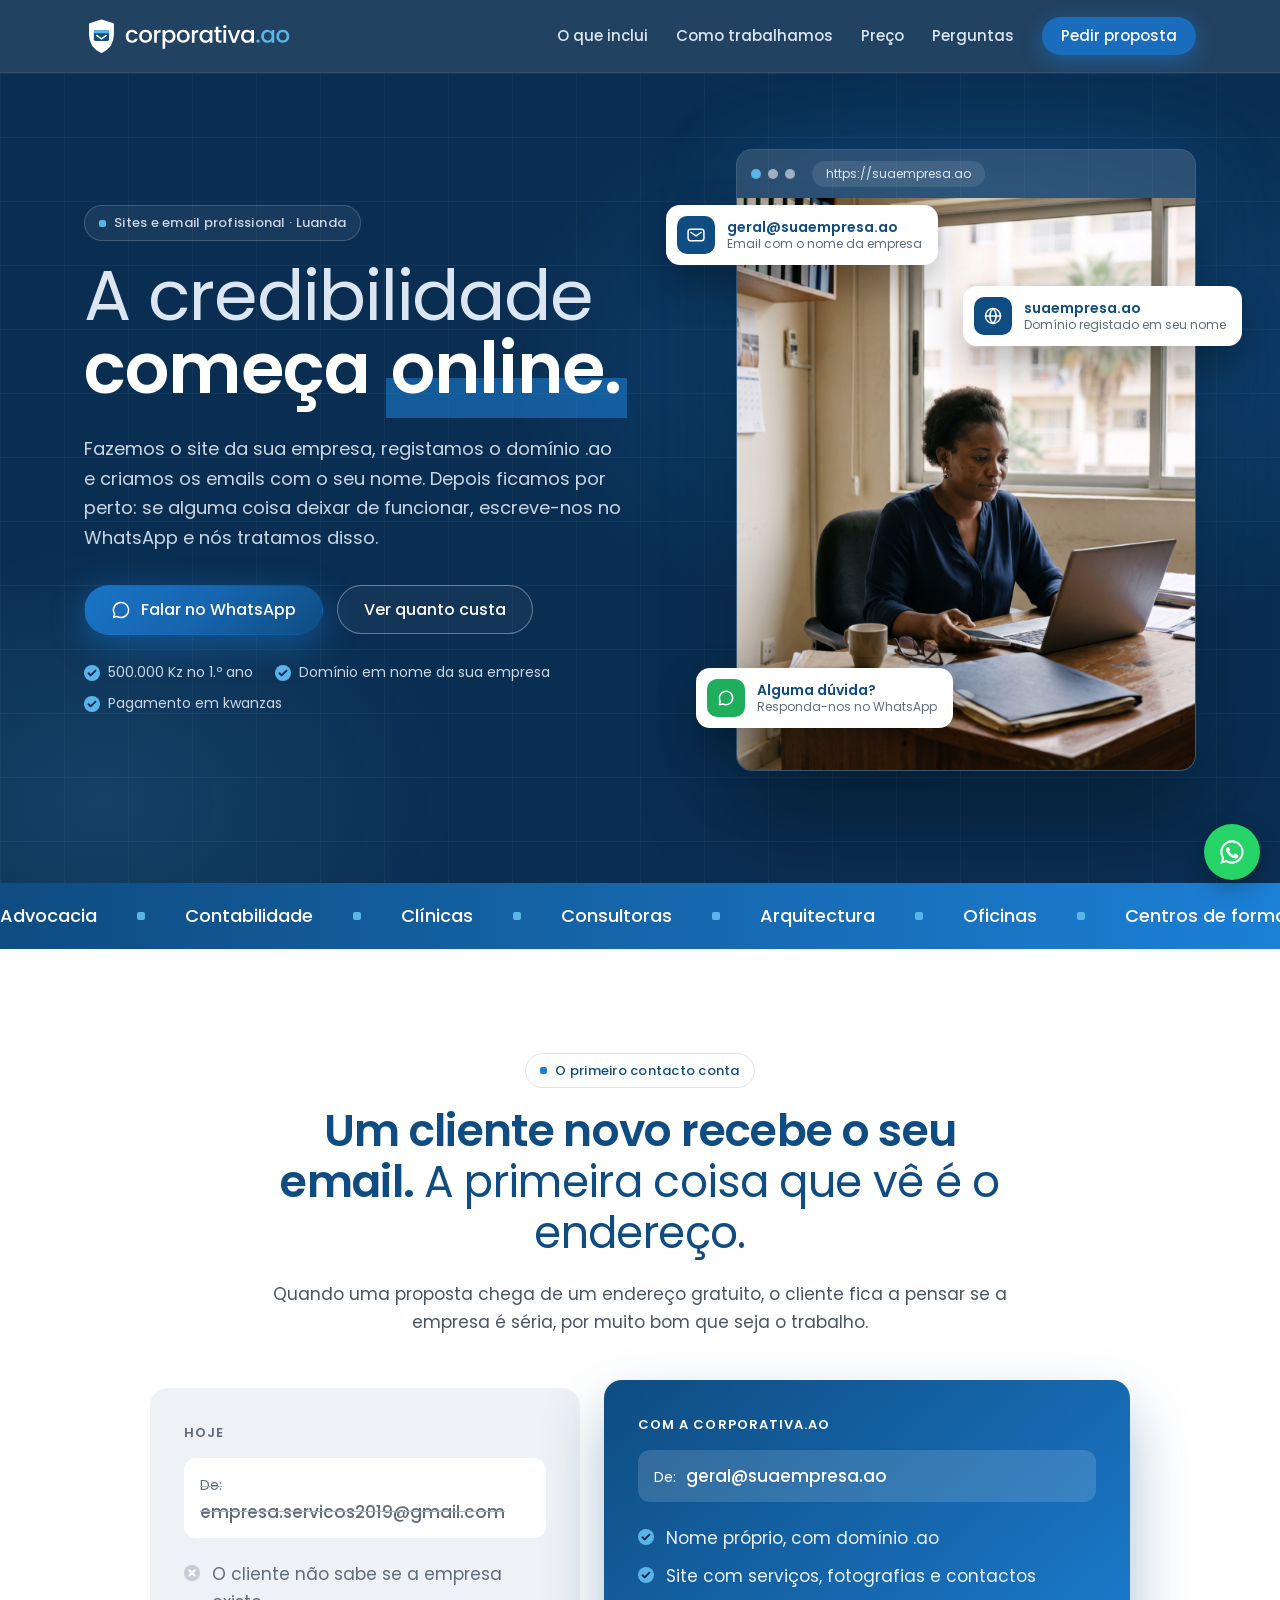
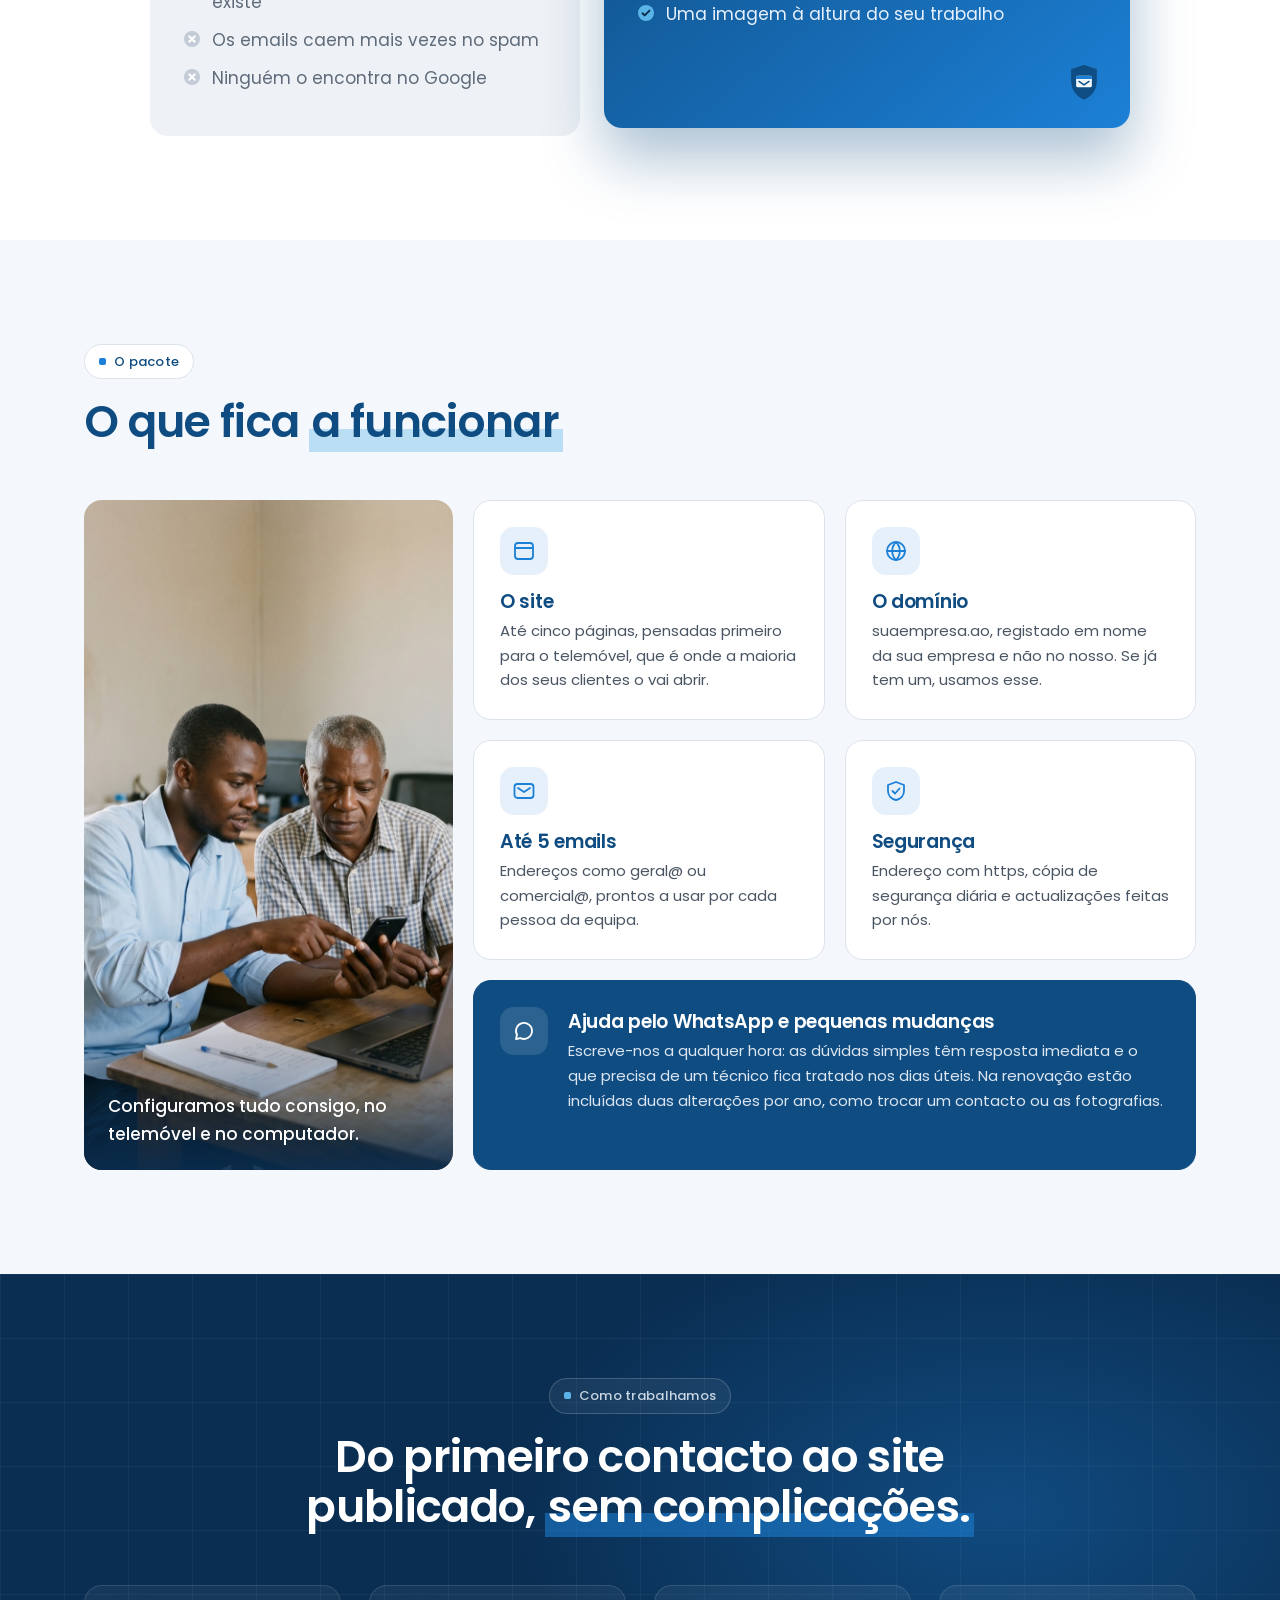
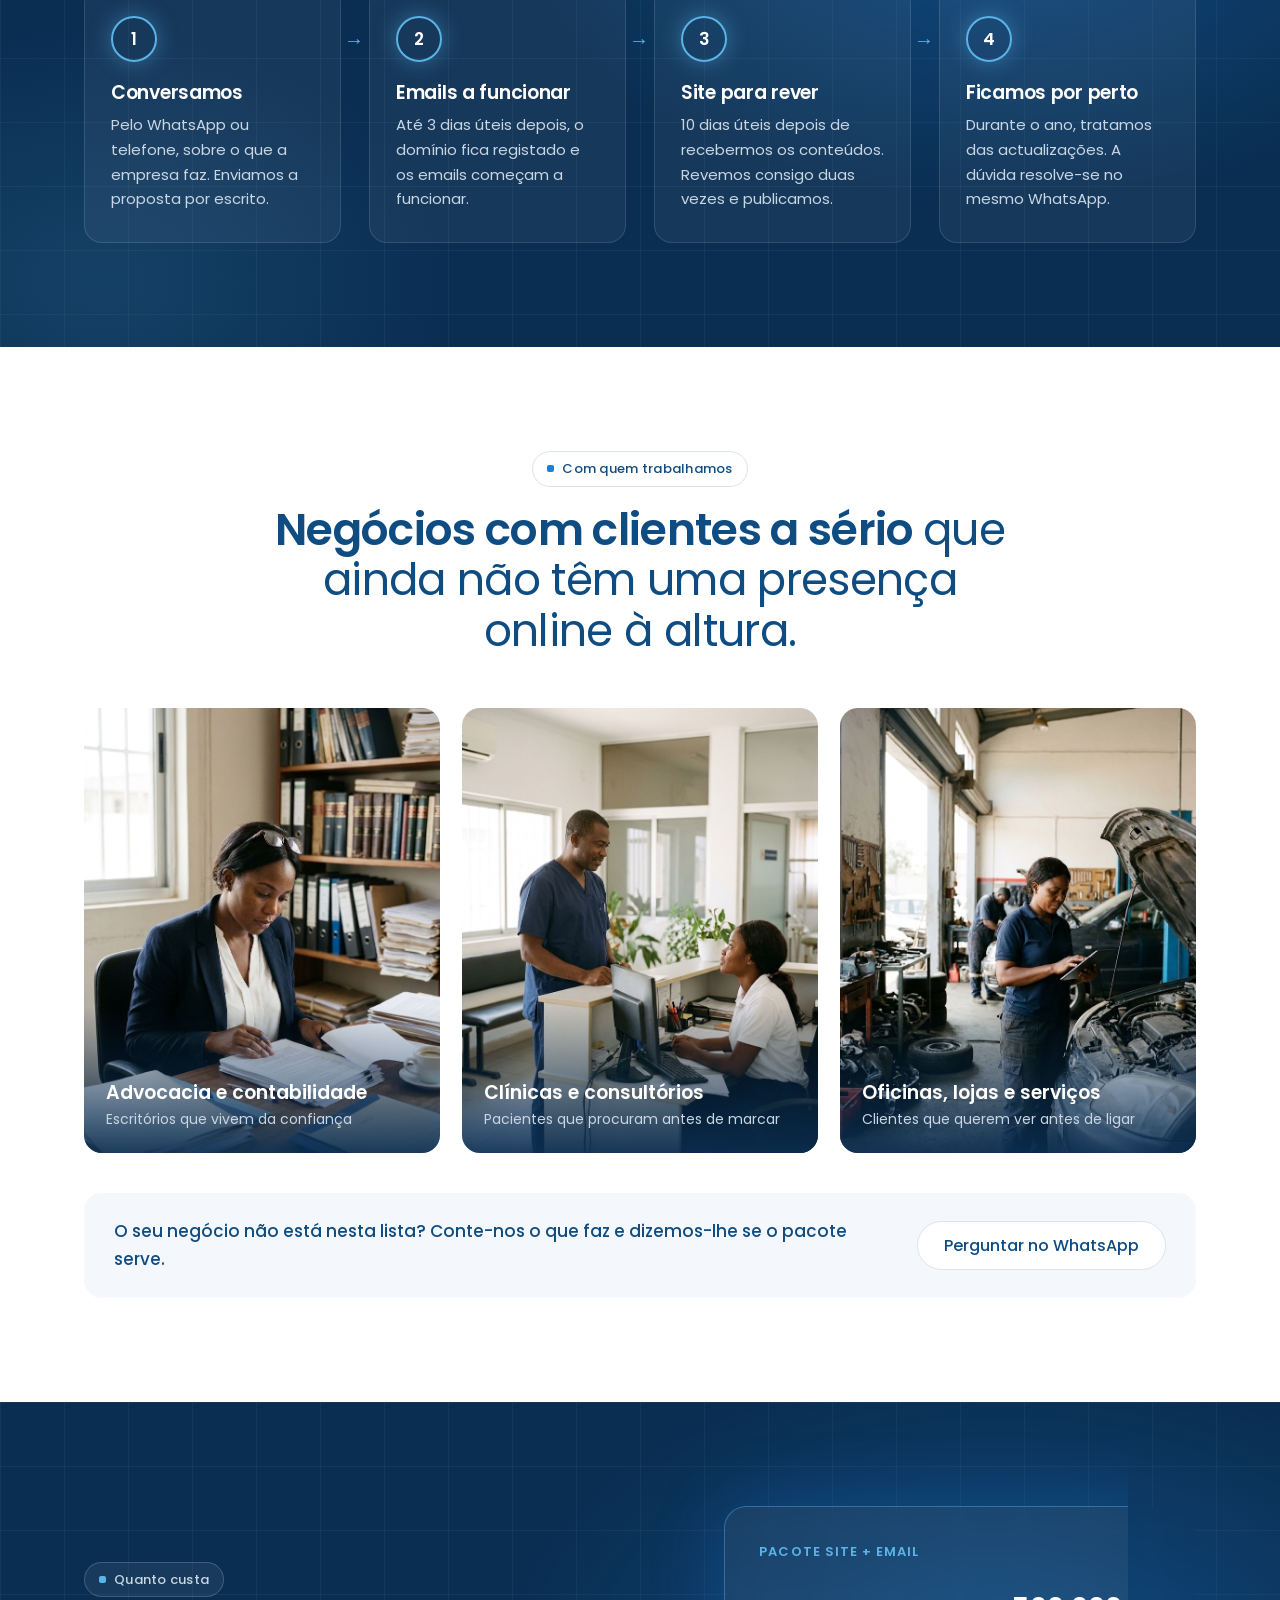
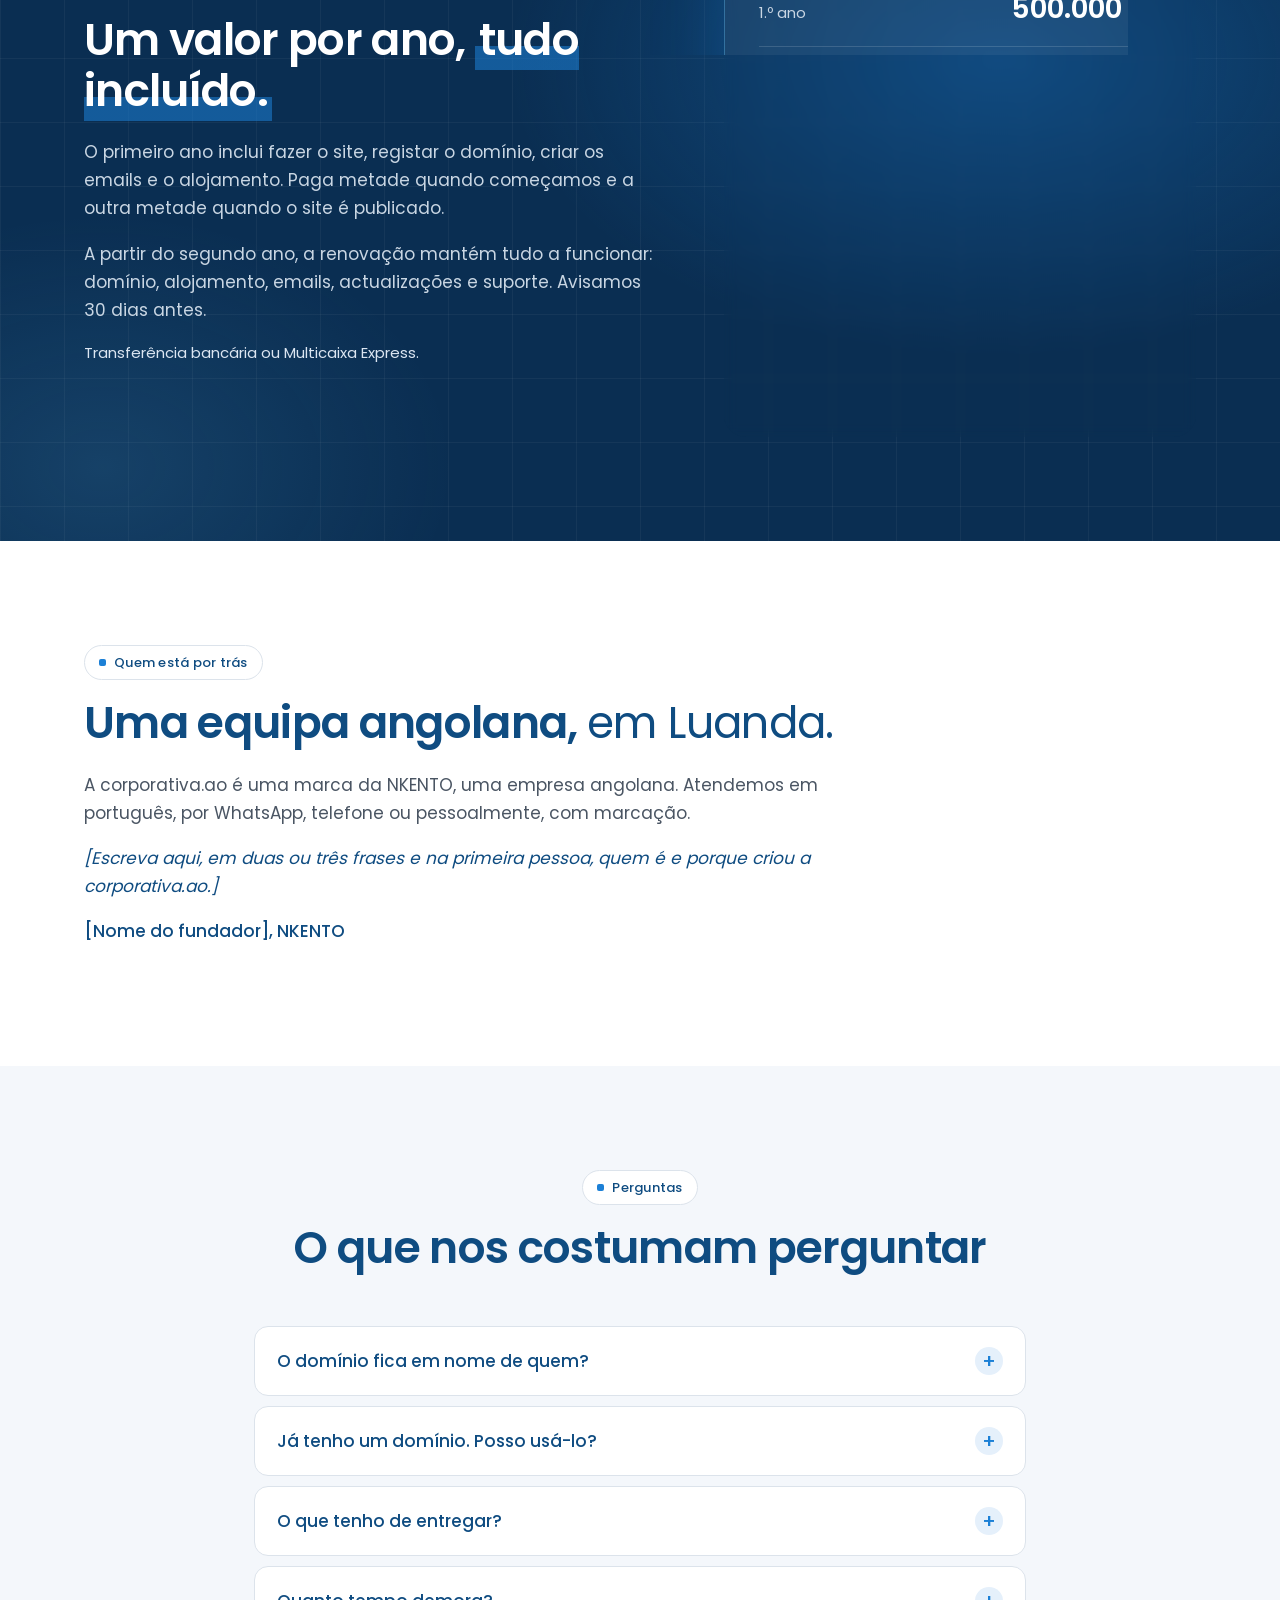
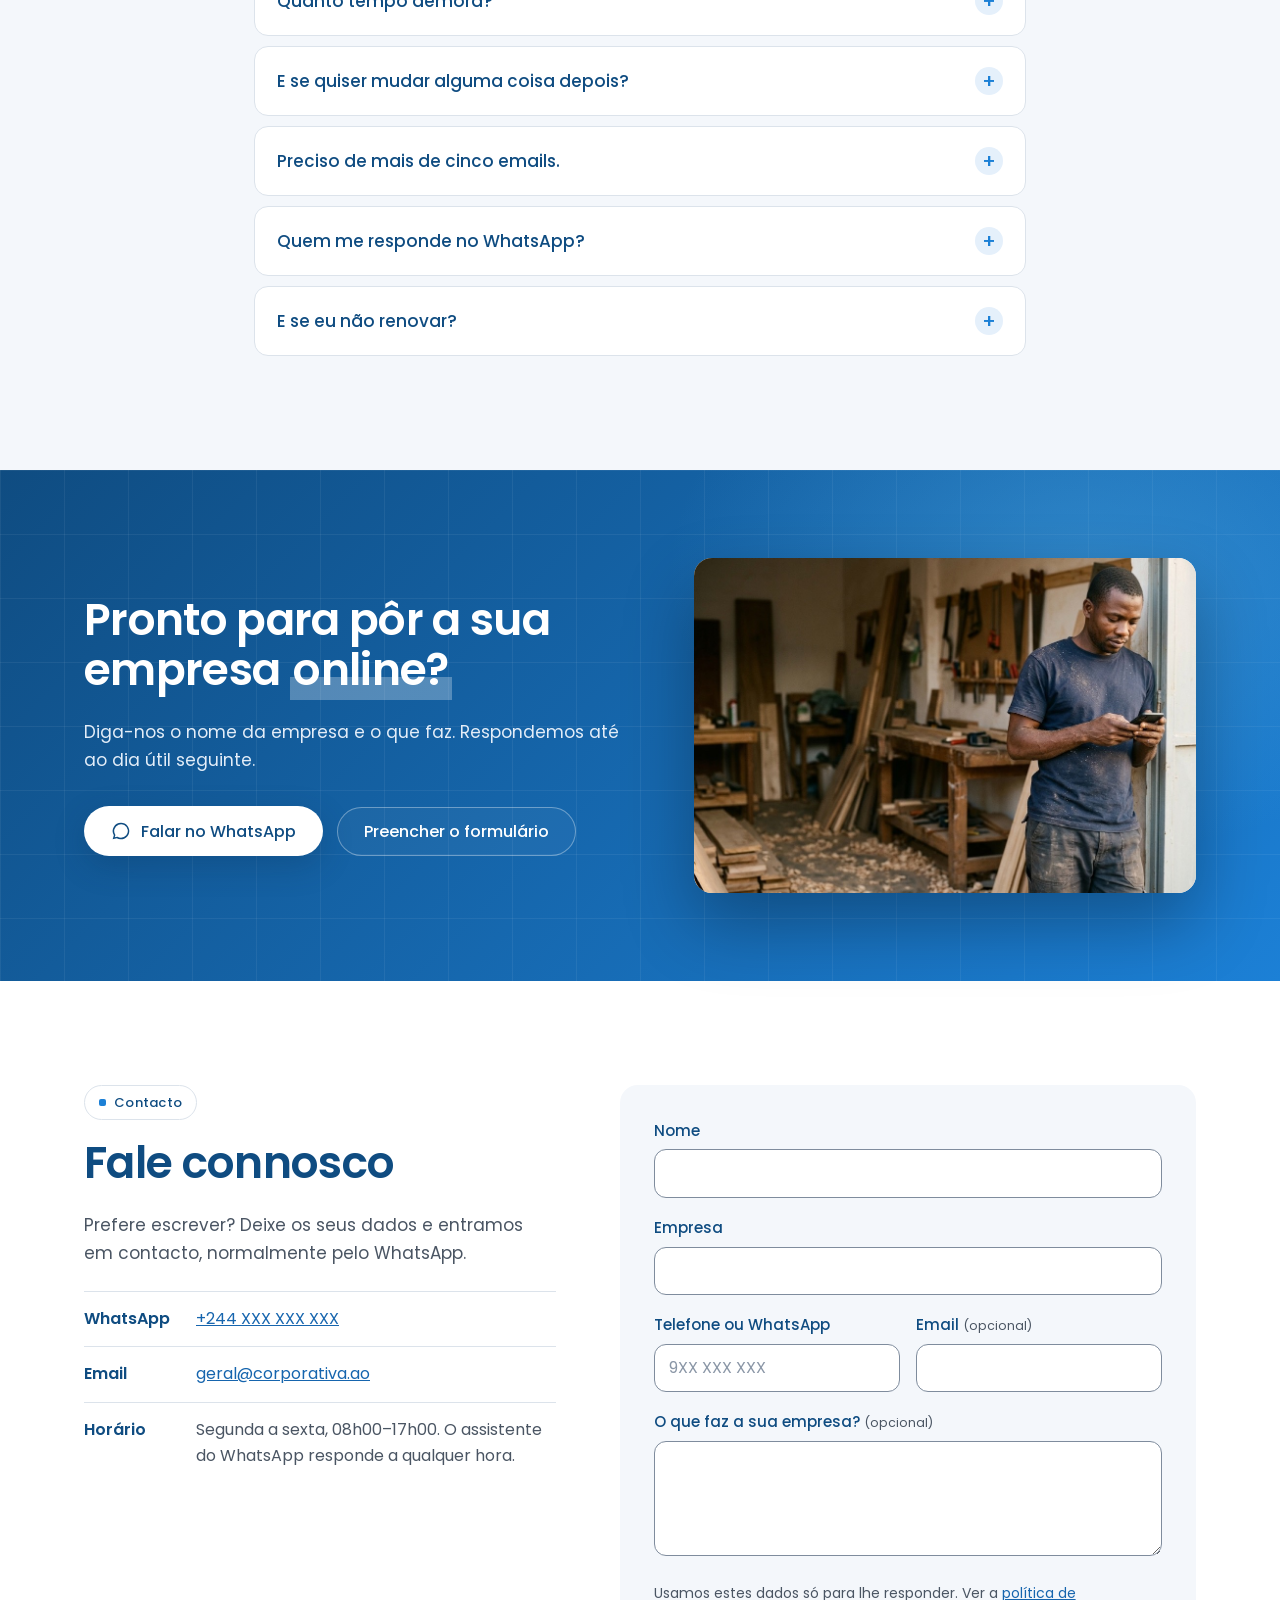
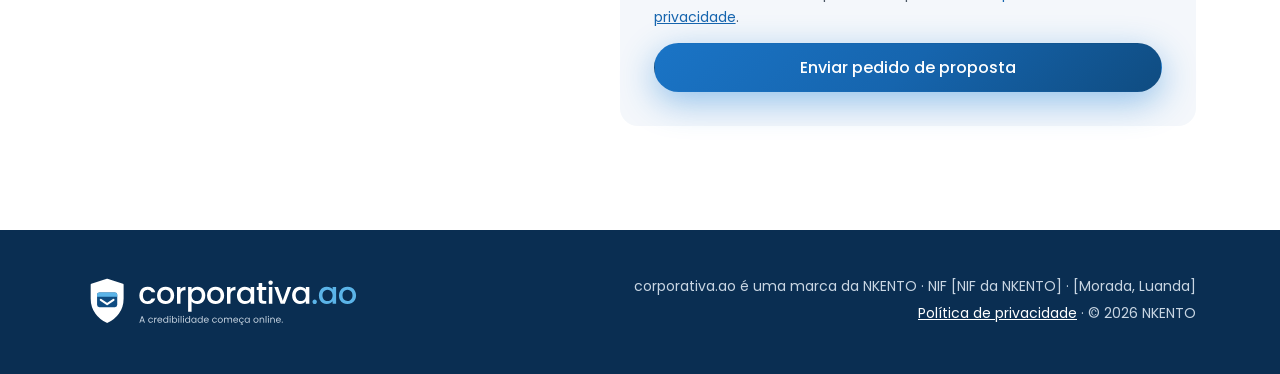
==== commit 253ce670: "Notas da abertura longe do rosto e menu recolhido em tablets" ====
--- a/index.html
+++ b/index.html
@@ -12,7 +12,7 @@
 <meta property="og:image" content="https://mauroyange.github.io/corporativa-ao/partilha.jpg">
 <meta name="theme-color" content="#0A2E52">
 <link rel="icon" href="favicon.svg" type="image/svg+xml">
-<link rel="stylesheet" href="estilo.css?v=4">
+<link rel="stylesheet" href="estilo.css?v=5">
 <script>document.documentElement.classList.add('js');</script>
 </head>
 <body>
@@ -391,6 +391,6 @@
   <svg viewBox="0 0 24 24" width="28" height="28"><path fill="currentColor" d="M12 2a10 10 0 0 0-8.6 15.1L2 22l5-1.3A10 10 0 1 0 12 2zm0 18.2c-1.5 0-3-.4-4.2-1.2l-.3-.2-3 .8.8-2.9-.2-.3A8.2 8.2 0 1 1 12 20.2zm4.5-6.1c-.2-.1-1.5-.7-1.7-.8s-.4-.1-.6.1-.7.8-.8 1-.3.2-.5.1a6.7 6.7 0 0 1-3.3-2.9c-.3-.4.3-.4.7-1.3.1-.2 0-.3 0-.4l-.8-1.8c-.2-.5-.4-.4-.6-.4h-.5a1 1 0 0 0-.7.3 3 3 0 0 0-.9 2.2 5.2 5.2 0 0 0 1.1 2.7 11.8 11.8 0 0 0 4.5 4c1.7.7 2.3.8 3.2.6.5-.1 1.5-.6 1.7-1.2s.2-1.1.2-1.2-.2-.2-.4-.3z"/></svg>
 </a>
 
-<script src="main.js?v=4" defer></script>
+<script src="main.js?v=5" defer></script>
 </body>
 </html>
--- a/estilo.css
+++ b/estilo.css
@@ -164,9 +164,11 @@
 .nota-icone { width: 38px; height: 38px; border-radius: 10px; background: var(--azul); display: grid; place-items: center; flex-shrink: 0; }
 .nota-icone.verde { background: #1FAE5B; }
 .nota-icone svg { width: 20px; height: 20px; fill: none; stroke: #fff; stroke-width: 1.8; stroke-linecap: round; stroke-linejoin: round; }
-.nota-1 { top: 16%; left: -70px; }
-.nota-2 { top: 50%; right: -46px; animation-delay: -2s; }
-.nota-3 { bottom: 9%; left: -40px; animation-delay: -4s; }
+/* O rosto da fotografia ocupa cerca de 35–58% da altura e 45–62% da largura:
+   as notas ficam na janela (cima) e na secretária (baixo), nunca sobre a cara. */
+.nota-1 { top: 9%; left: -70px; }
+.nota-2 { top: 22%; right: -46px; animation-delay: -2s; }
+.nota-3 { bottom: 7%; left: -40px; animation-delay: -4s; }
 @keyframes flutuar { 0%, 100% { transform: translateY(0); } 50% { transform: translateY(-8px); } }
 
 /* Faixa com as áreas de negócio */
@@ -357,12 +359,24 @@
 .atraso-3 { transition-delay: .3s !important; }
 
 /* Ecrãs médios */
-@media (max-width: 1060px) {
+@media (max-width: 1160px) {
   .nota-1 { left: -24px; }
   .nota-2 { right: -16px; }
   .nota-3 { left: -16px; }
 }
 @media (max-width: 980px) {
+  /* Menu recolhido a partir de tablets, para os links não se partirem em duas linhas */
+  .menu-botao { display: block; }
+  .menu {
+    position: absolute; top: 72px; left: 0; right: 0; background: var(--azul-noite); border-bottom: 1px solid rgba(255, 255, 255, .1);
+    flex-direction: column; align-items: stretch; gap: 0; padding: 8px 24px 18px; display: none;
+  }
+  .menu.aberto { display: flex; }
+  .menu a { padding: 14px 0; border-bottom: 1px solid rgba(255, 255, 255, .1); font-size: 16px; }
+  .menu a.botao { margin-top: 14px; border-bottom: 0; }
+  .menu-botao[aria-expanded="true"] span:nth-child(1) { transform: translateY(7px) rotate(45deg); }
+  .menu-botao[aria-expanded="true"] span:nth-child(2) { opacity: 0; }
+  .menu-botao[aria-expanded="true"] span:nth-child(3) { transform: translateY(-7px) rotate(-45deg); }
   .abertura-grelha, .preco-grelha, .contacto-grelha, .chamada-final-grelha { grid-template-columns: 1fr; gap: 48px; }
   .abertura-visual { margin: 0 auto; }
   .bento { grid-template-columns: 1fr 1fr; }
@@ -397,9 +411,9 @@
   .nota-icone { width: 32px; height: 32px; }
   .nota b { font-size: 13px; }
   .nota small { font-size: 11px; }
-  .nota-1 { left: -10px; top: 12%; }
+  .nota-1 { left: -10px; top: 13%; }
   .nota-2 { display: none; }
-  .nota-3 { left: auto; right: -10px; bottom: 7%; }
+  .nota-3 { left: auto; right: -10px; bottom: 5%; }
   .faixa li { font-size: 15px; gap: 28px; padding-right: 28px; }
   .seccao { padding: 68px 0; }
   .cabeca-seccao { margin-bottom: 36px; }
